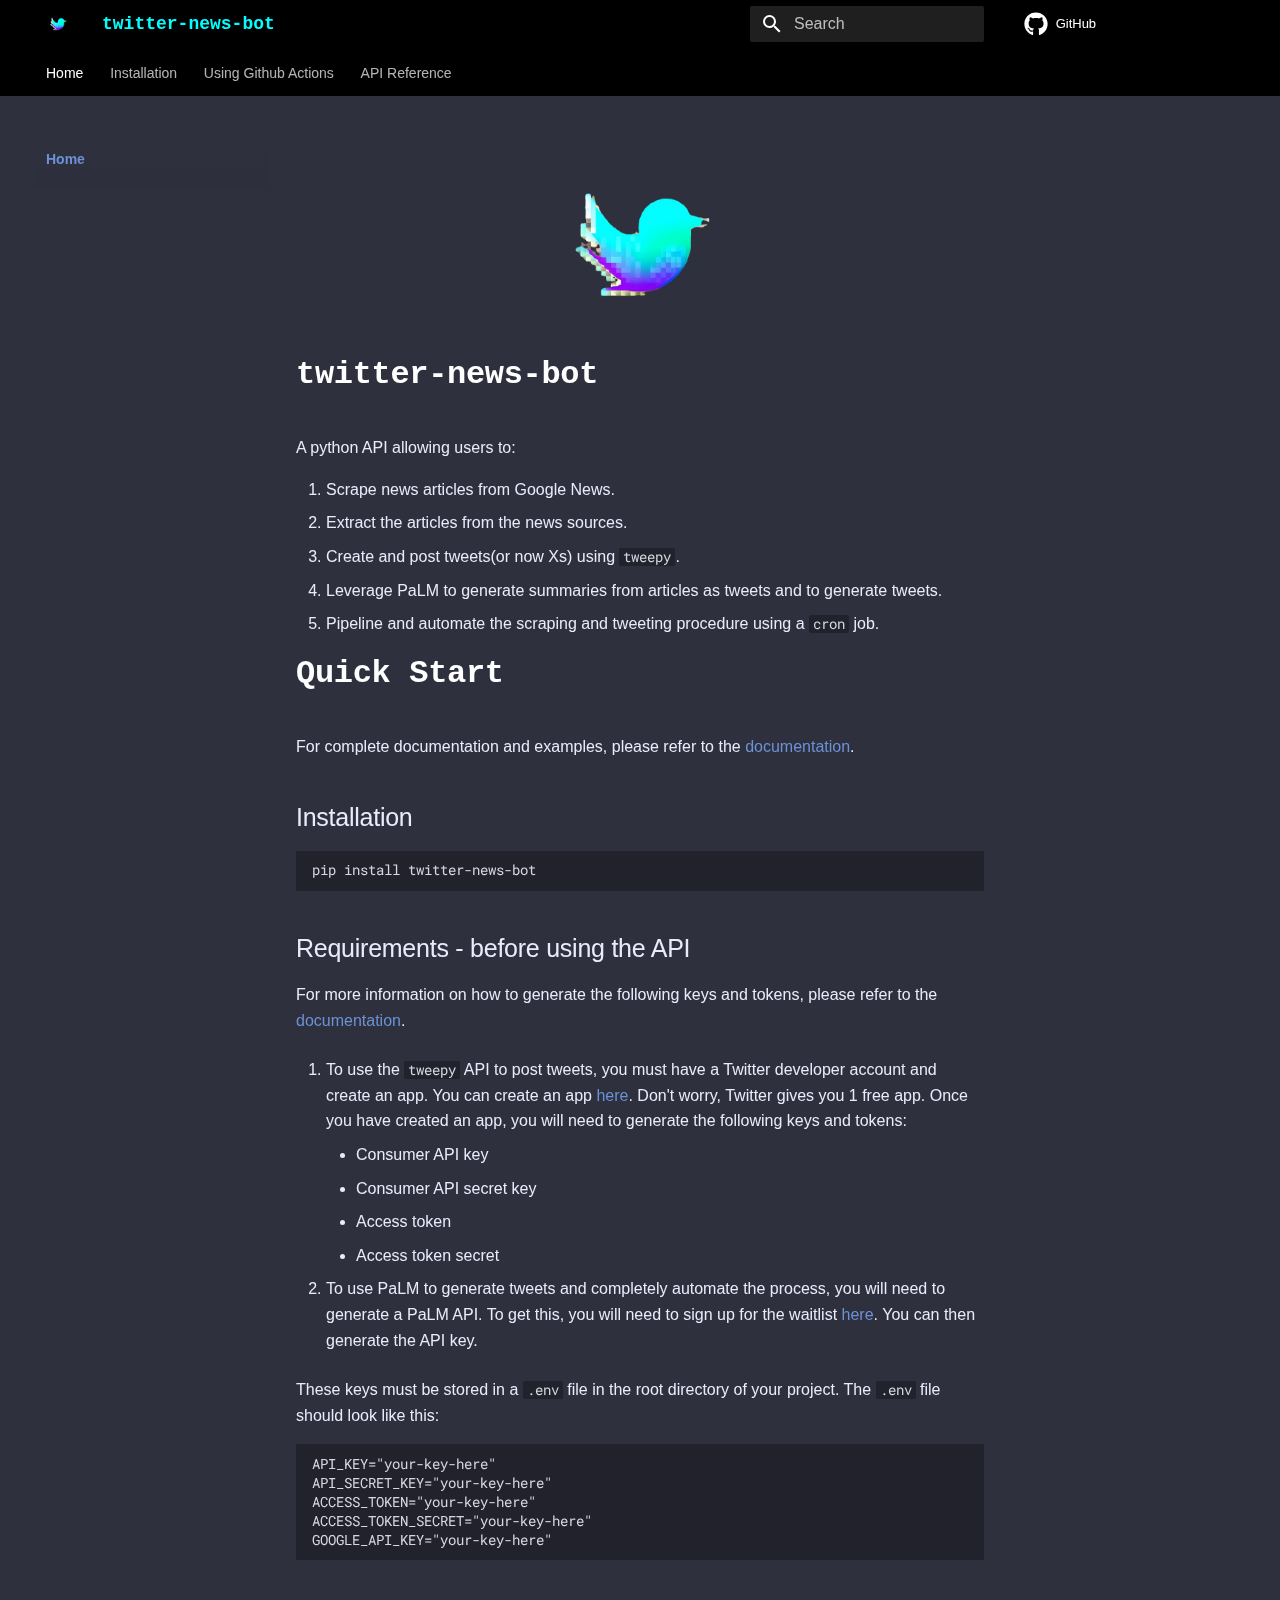
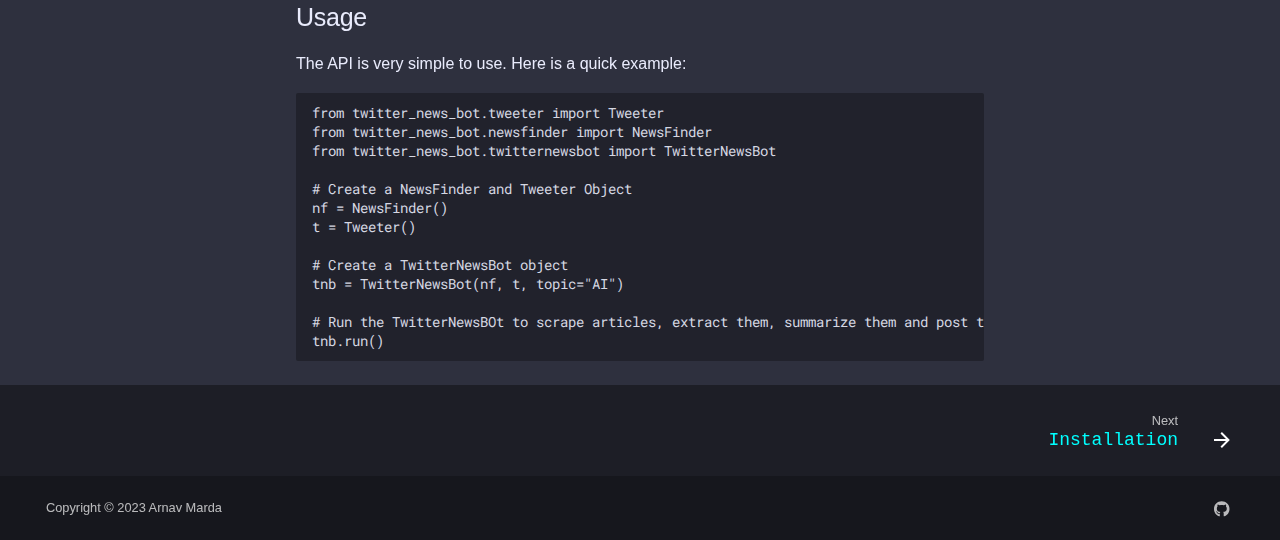
==== index.html @ 16591af9 "Deployed 6fdd763 with MkDocs version: 1.4.3" ====
<!doctype html>
<html lang="en" class="no-js">
  <head>
    
      <meta charset="utf-8">
      <meta name="viewport" content="width=device-width,initial-scale=1">
      
      
      
        <link rel="canonical" href="https://arnavmarda.github.io/twitter-news-bot/">
      
      
      
        <link rel="next" href="installation/">
      
      <link rel="icon" href="assets/images/favicon.png">
      <meta name="generator" content="mkdocs-1.4.3, mkdocs-material-9.1.19">
    
    
      
        <title>twitter-news-bot</title>
      
    
    
      <link rel="stylesheet" href="assets/stylesheets/main.eebd395e.min.css">
      
        
        <link rel="stylesheet" href="assets/stylesheets/palette.ecc896b0.min.css">
      
      

    
    
    
      
        
        
        <link rel="preconnect" href="https://fonts.gstatic.com" crossorigin>
        <link rel="stylesheet" href="https://fonts.googleapis.com/css?family=Victor:300,300i,400,400i,700,700i%7CRoboto+Mono:400,400i,700,700i&display=fallback">
        <style>:root{--md-text-font:"Victor";--md-code-font:"Roboto Mono"}</style>
      
    
    
      <link rel="stylesheet" href="assets/_mkdocstrings.css">
    
      <link rel="stylesheet" href="stylesheets/extras.css">
    
    <script>__md_scope=new URL(".",location),__md_hash=e=>[...e].reduce((e,_)=>(e<<5)-e+_.charCodeAt(0),0),__md_get=(e,_=localStorage,t=__md_scope)=>JSON.parse(_.getItem(t.pathname+"."+e)),__md_set=(e,_,t=localStorage,a=__md_scope)=>{try{t.setItem(a.pathname+"."+e,JSON.stringify(_))}catch(e){}}</script>
    
      

    
    
    
  </head>
  
  
    
    
    
    
    
    <body dir="ltr" data-md-color-scheme="slate" data-md-color-primary="black" data-md-color-accent="cyan">
  
    
    
    <input class="md-toggle" data-md-toggle="drawer" type="checkbox" id="__drawer" autocomplete="off">
    <input class="md-toggle" data-md-toggle="search" type="checkbox" id="__search" autocomplete="off">
    <label class="md-overlay" for="__drawer"></label>
    <div data-md-component="skip">
      
        
        <a href="#twitter-news-bot" class="md-skip">
          Skip to content
        </a>
      
    </div>
    <div data-md-component="announce">
      
    </div>
    
    
      

<header class="md-header" data-md-component="header">
  <nav class="md-header__inner md-grid" aria-label="Header">
    <a href="." title="twitter-news-bot" class="md-header__button md-logo" aria-label="twitter-news-bot" data-md-component="logo">
      
  <img src="logo.png" alt="logo">

    </a>
    <label class="md-header__button md-icon" for="__drawer">
      <svg xmlns="http://www.w3.org/2000/svg" viewBox="0 0 24 24"><path d="M3 6h18v2H3V6m0 5h18v2H3v-2m0 5h18v2H3v-2Z"/></svg>
    </label>
    <div class="md-header__title" data-md-component="header-title">
      <div class="md-header__ellipsis">
        <div class="md-header__topic">
          <span class="md-ellipsis">
            twitter-news-bot
          </span>
        </div>
        <div class="md-header__topic" data-md-component="header-topic">
          <span class="md-ellipsis">
            
              Home
            
          </span>
        </div>
      </div>
    </div>
    
      
    
    
    
      <label class="md-header__button md-icon" for="__search">
        <svg xmlns="http://www.w3.org/2000/svg" viewBox="0 0 24 24"><path d="M9.5 3A6.5 6.5 0 0 1 16 9.5c0 1.61-.59 3.09-1.56 4.23l.27.27h.79l5 5-1.5 1.5-5-5v-.79l-.27-.27A6.516 6.516 0 0 1 9.5 16 6.5 6.5 0 0 1 3 9.5 6.5 6.5 0 0 1 9.5 3m0 2C7 5 5 7 5 9.5S7 14 9.5 14 14 12 14 9.5 12 5 9.5 5Z"/></svg>
      </label>
      <div class="md-search" data-md-component="search" role="dialog">
  <label class="md-search__overlay" for="__search"></label>
  <div class="md-search__inner" role="search">
    <form class="md-search__form" name="search">
      <input type="text" class="md-search__input" name="query" aria-label="Search" placeholder="Search" autocapitalize="off" autocorrect="off" autocomplete="off" spellcheck="false" data-md-component="search-query" required>
      <label class="md-search__icon md-icon" for="__search">
        <svg xmlns="http://www.w3.org/2000/svg" viewBox="0 0 24 24"><path d="M9.5 3A6.5 6.5 0 0 1 16 9.5c0 1.61-.59 3.09-1.56 4.23l.27.27h.79l5 5-1.5 1.5-5-5v-.79l-.27-.27A6.516 6.516 0 0 1 9.5 16 6.5 6.5 0 0 1 3 9.5 6.5 6.5 0 0 1 9.5 3m0 2C7 5 5 7 5 9.5S7 14 9.5 14 14 12 14 9.5 12 5 9.5 5Z"/></svg>
        <svg xmlns="http://www.w3.org/2000/svg" viewBox="0 0 24 24"><path d="M20 11v2H8l5.5 5.5-1.42 1.42L4.16 12l7.92-7.92L13.5 5.5 8 11h12Z"/></svg>
      </label>
      <nav class="md-search__options" aria-label="Search">
        
          <a href="javascript:void(0)" class="md-search__icon md-icon" title="Share" aria-label="Share" data-clipboard data-clipboard-text="" data-md-component="search-share" tabindex="-1">
            <svg xmlns="http://www.w3.org/2000/svg" viewBox="0 0 24 24"><path d="M18 16.08c-.76 0-1.44.3-1.96.77L8.91 12.7c.05-.23.09-.46.09-.7 0-.24-.04-.47-.09-.7l7.05-4.11c.54.5 1.25.81 2.04.81a3 3 0 0 0 3-3 3 3 0 0 0-3-3 3 3 0 0 0-3 3c0 .24.04.47.09.7L8.04 9.81C7.5 9.31 6.79 9 6 9a3 3 0 0 0-3 3 3 3 0 0 0 3 3c.79 0 1.5-.31 2.04-.81l7.12 4.15c-.05.21-.08.43-.08.66 0 1.61 1.31 2.91 2.92 2.91 1.61 0 2.92-1.3 2.92-2.91A2.92 2.92 0 0 0 18 16.08Z"/></svg>
          </a>
        
        <button type="reset" class="md-search__icon md-icon" title="Clear" aria-label="Clear" tabindex="-1">
          <svg xmlns="http://www.w3.org/2000/svg" viewBox="0 0 24 24"><path d="M19 6.41 17.59 5 12 10.59 6.41 5 5 6.41 10.59 12 5 17.59 6.41 19 12 13.41 17.59 19 19 17.59 13.41 12 19 6.41Z"/></svg>
        </button>
      </nav>
      
        <div class="md-search__suggest" data-md-component="search-suggest"></div>
      
    </form>
    <div class="md-search__output">
      <div class="md-search__scrollwrap" data-md-scrollfix>
        <div class="md-search-result" data-md-component="search-result">
          <div class="md-search-result__meta">
            Initializing search
          </div>
          <ol class="md-search-result__list" role="presentation"></ol>
        </div>
      </div>
    </div>
  </div>
</div>
    
    
      <div class="md-header__source">
        <a href="https://github.com/arnavmarda/twitter-news-bot" title="Go to repository" class="md-source" data-md-component="source">
  <div class="md-source__icon md-icon">
    
    <svg xmlns="http://www.w3.org/2000/svg" viewBox="0 0 496 512"><!--! Font Awesome Free 6.4.0 by @fontawesome - https://fontawesome.com License - https://fontawesome.com/license/free (Icons: CC BY 4.0, Fonts: SIL OFL 1.1, Code: MIT License) Copyright 2023 Fonticons, Inc.--><path d="M165.9 397.4c0 2-2.3 3.6-5.2 3.6-3.3.3-5.6-1.3-5.6-3.6 0-2 2.3-3.6 5.2-3.6 3-.3 5.6 1.3 5.6 3.6zm-31.1-4.5c-.7 2 1.3 4.3 4.3 4.9 2.6 1 5.6 0 6.2-2s-1.3-4.3-4.3-5.2c-2.6-.7-5.5.3-6.2 2.3zm44.2-1.7c-2.9.7-4.9 2.6-4.6 4.9.3 2 2.9 3.3 5.9 2.6 2.9-.7 4.9-2.6 4.6-4.6-.3-1.9-3-3.2-5.9-2.9zM244.8 8C106.1 8 0 113.3 0 252c0 110.9 69.8 205.8 169.5 239.2 12.8 2.3 17.3-5.6 17.3-12.1 0-6.2-.3-40.4-.3-61.4 0 0-70 15-84.7-29.8 0 0-11.4-29.1-27.8-36.6 0 0-22.9-15.7 1.6-15.4 0 0 24.9 2 38.6 25.8 21.9 38.6 58.6 27.5 72.9 20.9 2.3-16 8.8-27.1 16-33.7-55.9-6.2-112.3-14.3-112.3-110.5 0-27.5 7.6-41.3 23.6-58.9-2.6-6.5-11.1-33.3 2.6-67.9 20.9-6.5 69 27 69 27 20-5.6 41.5-8.5 62.8-8.5s42.8 2.9 62.8 8.5c0 0 48.1-33.6 69-27 13.7 34.7 5.2 61.4 2.6 67.9 16 17.7 25.8 31.5 25.8 58.9 0 96.5-58.9 104.2-114.8 110.5 9.2 7.9 17 22.9 17 46.4 0 33.7-.3 75.4-.3 83.6 0 6.5 4.6 14.4 17.3 12.1C428.2 457.8 496 362.9 496 252 496 113.3 383.5 8 244.8 8zM97.2 352.9c-1.3 1-1 3.3.7 5.2 1.6 1.6 3.9 2.3 5.2 1 1.3-1 1-3.3-.7-5.2-1.6-1.6-3.9-2.3-5.2-1zm-10.8-8.1c-.7 1.3.3 2.9 2.3 3.9 1.6 1 3.6.7 4.3-.7.7-1.3-.3-2.9-2.3-3.9-2-.6-3.6-.3-4.3.7zm32.4 35.6c-1.6 1.3-1 4.3 1.3 6.2 2.3 2.3 5.2 2.6 6.5 1 1.3-1.3.7-4.3-1.3-6.2-2.2-2.3-5.2-2.6-6.5-1zm-11.4-14.7c-1.6 1-1.6 3.6 0 5.9 1.6 2.3 4.3 3.3 5.6 2.3 1.6-1.3 1.6-3.9 0-6.2-1.4-2.3-4-3.3-5.6-2z"/></svg>
  </div>
  <div class="md-source__repository">
    GitHub
  </div>
</a>
      </div>
    
  </nav>
  
</header>
    
    <div class="md-container" data-md-component="container">
      
      
        
          
            
<nav class="md-tabs" aria-label="Tabs" data-md-component="tabs">
  <div class="md-grid">
    <ul class="md-tabs__list">
      
        
  
  
    
  


  <li class="md-tabs__item">
    <a href="." class="md-tabs__link md-tabs__link--active">
      Home
    </a>
  </li>

      
        
  
  


  <li class="md-tabs__item">
    <a href="installation/" class="md-tabs__link">
      Installation
    </a>
  </li>

      
        
  
  


  <li class="md-tabs__item">
    <a href="github-actions/" class="md-tabs__link">
      Using Github Actions
    </a>
  </li>

      
        
  
  


  
  
  
    <li class="md-tabs__item">
      <a href="newsfinder/" class="md-tabs__link">
        API Reference
      </a>
    </li>
  

      
    </ul>
  </div>
</nav>
          
        
      
      <main class="md-main" data-md-component="main">
        <div class="md-main__inner md-grid">
          
            
              
              <div class="md-sidebar md-sidebar--primary" data-md-component="sidebar" data-md-type="navigation" >
                <div class="md-sidebar__scrollwrap">
                  <div class="md-sidebar__inner">
                    

  


<nav class="md-nav md-nav--primary md-nav--lifted" aria-label="Navigation" data-md-level="0">
  <label class="md-nav__title" for="__drawer">
    <a href="." title="twitter-news-bot" class="md-nav__button md-logo" aria-label="twitter-news-bot" data-md-component="logo">
      
  <img src="logo.png" alt="logo">

    </a>
    twitter-news-bot
  </label>
  
    <div class="md-nav__source">
      <a href="https://github.com/arnavmarda/twitter-news-bot" title="Go to repository" class="md-source" data-md-component="source">
  <div class="md-source__icon md-icon">
    
    <svg xmlns="http://www.w3.org/2000/svg" viewBox="0 0 496 512"><!--! Font Awesome Free 6.4.0 by @fontawesome - https://fontawesome.com License - https://fontawesome.com/license/free (Icons: CC BY 4.0, Fonts: SIL OFL 1.1, Code: MIT License) Copyright 2023 Fonticons, Inc.--><path d="M165.9 397.4c0 2-2.3 3.6-5.2 3.6-3.3.3-5.6-1.3-5.6-3.6 0-2 2.3-3.6 5.2-3.6 3-.3 5.6 1.3 5.6 3.6zm-31.1-4.5c-.7 2 1.3 4.3 4.3 4.9 2.6 1 5.6 0 6.2-2s-1.3-4.3-4.3-5.2c-2.6-.7-5.5.3-6.2 2.3zm44.2-1.7c-2.9.7-4.9 2.6-4.6 4.9.3 2 2.9 3.3 5.9 2.6 2.9-.7 4.9-2.6 4.6-4.6-.3-1.9-3-3.2-5.9-2.9zM244.8 8C106.1 8 0 113.3 0 252c0 110.9 69.8 205.8 169.5 239.2 12.8 2.3 17.3-5.6 17.3-12.1 0-6.2-.3-40.4-.3-61.4 0 0-70 15-84.7-29.8 0 0-11.4-29.1-27.8-36.6 0 0-22.9-15.7 1.6-15.4 0 0 24.9 2 38.6 25.8 21.9 38.6 58.6 27.5 72.9 20.9 2.3-16 8.8-27.1 16-33.7-55.9-6.2-112.3-14.3-112.3-110.5 0-27.5 7.6-41.3 23.6-58.9-2.6-6.5-11.1-33.3 2.6-67.9 20.9-6.5 69 27 69 27 20-5.6 41.5-8.5 62.8-8.5s42.8 2.9 62.8 8.5c0 0 48.1-33.6 69-27 13.7 34.7 5.2 61.4 2.6 67.9 16 17.7 25.8 31.5 25.8 58.9 0 96.5-58.9 104.2-114.8 110.5 9.2 7.9 17 22.9 17 46.4 0 33.7-.3 75.4-.3 83.6 0 6.5 4.6 14.4 17.3 12.1C428.2 457.8 496 362.9 496 252 496 113.3 383.5 8 244.8 8zM97.2 352.9c-1.3 1-1 3.3.7 5.2 1.6 1.6 3.9 2.3 5.2 1 1.3-1 1-3.3-.7-5.2-1.6-1.6-3.9-2.3-5.2-1zm-10.8-8.1c-.7 1.3.3 2.9 2.3 3.9 1.6 1 3.6.7 4.3-.7.7-1.3-.3-2.9-2.3-3.9-2-.6-3.6-.3-4.3.7zm32.4 35.6c-1.6 1.3-1 4.3 1.3 6.2 2.3 2.3 5.2 2.6 6.5 1 1.3-1.3.7-4.3-1.3-6.2-2.2-2.3-5.2-2.6-6.5-1zm-11.4-14.7c-1.6 1-1.6 3.6 0 5.9 1.6 2.3 4.3 3.3 5.6 2.3 1.6-1.3 1.6-3.9 0-6.2-1.4-2.3-4-3.3-5.6-2z"/></svg>
  </div>
  <div class="md-source__repository">
    GitHub
  </div>
</a>
    </div>
  
  <ul class="md-nav__list" data-md-scrollfix>
    
      
      
      

  
  
    
  
  
    <li class="md-nav__item md-nav__item--active">
      
      <input class="md-nav__toggle md-toggle" type="checkbox" id="__toc">
      
      
        
      
      
      <a href="." class="md-nav__link md-nav__link--active">
        Home
      </a>
      
    </li>
  

    
      
      
      

  
  
  
    <li class="md-nav__item">
      <a href="installation/" class="md-nav__link">
        Installation
      </a>
    </li>
  

    
      
      
      

  
  
  
    <li class="md-nav__item">
      <a href="github-actions/" class="md-nav__link">
        Using Github Actions
      </a>
    </li>
  

    
      
      
      

  
  
  
    
    <li class="md-nav__item md-nav__item--nested">
      
      
      
      
        
      
      <input class="md-nav__toggle md-toggle md-toggle--indeterminate" type="checkbox" id="__nav_4" >
      
      
      
        <label class="md-nav__link" for="__nav_4" id="__nav_4_label" tabindex="0">
          API Reference
          <span class="md-nav__icon md-icon"></span>
        </label>
      
      <nav class="md-nav" data-md-level="1" aria-labelledby="__nav_4_label" aria-expanded="false">
        <label class="md-nav__title" for="__nav_4">
          <span class="md-nav__icon md-icon"></span>
          API Reference
        </label>
        <ul class="md-nav__list" data-md-scrollfix>
          
            
              
  
  
  
    <li class="md-nav__item">
      <a href="newsfinder/" class="md-nav__link">
        News Finder
      </a>
    </li>
  

            
          
            
              
  
  
  
    <li class="md-nav__item">
      <a href="tweeter/" class="md-nav__link">
        Tweeter
      </a>
    </li>
  

            
          
            
              
  
  
  
    <li class="md-nav__item">
      <a href="twitternewsbot/" class="md-nav__link">
        Twitter News Bot
      </a>
    </li>
  

            
          
        </ul>
      </nav>
    </li>
  

    
  </ul>
</nav>
                  </div>
                </div>
              </div>
            
            
              
              <div class="md-sidebar md-sidebar--secondary" data-md-component="sidebar" data-md-type="toc" >
                <div class="md-sidebar__scrollwrap">
                  <div class="md-sidebar__inner">
                    

<nav class="md-nav md-nav--secondary" aria-label="Table of contents">
  
  
  
    
  
  
</nav>
                  </div>
                </div>
              </div>
            
          
          
            <div class="md-content" data-md-component="content">
              <article class="md-content__inner md-typeset">
                
                  

  
  


<div align=center>
<img alt="Logo" src="logo.png" width=200 />
</div>

<h1 id="twitter-news-bot">twitter-news-bot</h1>
<p>A python API allowing users to:</p>
<ol>
<li>Scrape news articles from Google News.</li>
<li>Extract the articles from the news sources.</li>
<li>Create and post tweets(or now Xs) using <code>tweepy</code>.</li>
<li>Leverage PaLM to generate summaries from articles as tweets and to generate tweets.</li>
<li>Pipeline and automate the scraping and tweeting procedure using a <code>cron</code> job.</li>
</ol>
<h1 id="quick-start">Quick Start</h1>
<p>For complete documentation and examples, please refer to the <a href="https://arnavmarda.github.io/twitter-news-bot/">documentation</a>.</p>
<h2 id="installation">Installation</h2>
<pre><code class="language-bash">pip install twitter-news-bot
</code></pre>
<h2 id="requirements-before-using-the-api">Requirements - before using the API</h2>
<p>For more information on how to generate the following keys and tokens, please refer to the <a href="https://arnavmarda.github.io/twitter-news-bot/">documentation</a>.</p>
<ol>
<li>
<p>To use the <code>tweepy</code> API to post tweets, you must have a Twitter developer account and create an app. You can create an app <a href="https://developer.twitter.com/en/apps">here</a>. Don't worry, Twitter gives you 1 free app. Once you have created an app, you will need to generate the following keys and tokens:</p>
<ul>
<li>Consumer API key</li>
<li>Consumer API secret key</li>
<li>Access token</li>
<li>Access token secret</li>
</ul>
</li>
<li>
<p>To use PaLM to generate tweets and completely automate the process, you will need to generate a PaLM API. To get this, you will need to sign up for the waitlist <a href="https://makersuite.google.com/waitlist">here</a>. You can then generate the API key.</p>
</li>
</ol>
<p>These keys must be stored in a <code>.env</code> file in the root directory of your project. The <code>.env</code> file should look like this:</p>
<pre><code class="language-bash">API_KEY=&quot;your-key-here&quot;
API_SECRET_KEY=&quot;your-key-here&quot;
ACCESS_TOKEN=&quot;your-key-here&quot;
ACCESS_TOKEN_SECRET=&quot;your-key-here&quot;
GOOGLE_API_KEY=&quot;your-key-here&quot;
</code></pre>
<h2 id="usage">Usage</h2>
<p>The API is very simple to use. Here is a quick example:</p>
<pre><code class="language-python">from twitter_news_bot.tweeter import Tweeter
from twitter_news_bot.newsfinder import NewsFinder
from twitter_news_bot.twitternewsbot import TwitterNewsBot

# Create a NewsFinder and Tweeter Object
nf = NewsFinder()
t = Tweeter()

# Create a TwitterNewsBot object
tnb = TwitterNewsBot(nf, t, topic=&quot;AI&quot;)

# Run the TwitterNewsBOt to scrape articles, extract them, summarize them and post them as tweets
tnb.run()
</code></pre>





                
              </article>
            </div>
          
          
        </div>
        
          <button type="button" class="md-top md-icon" data-md-component="top" hidden>
            <svg xmlns="http://www.w3.org/2000/svg" viewBox="0 0 24 24"><path d="M13 20h-2V8l-5.5 5.5-1.42-1.42L12 4.16l7.92 7.92-1.42 1.42L13 8v12Z"/></svg>
            Back to top
          </button>
        
      </main>
      
        <footer class="md-footer">
  
    
      
      <nav class="md-footer__inner md-grid" aria-label="Footer" >
        
        
          
          <a href="installation/" class="md-footer__link md-footer__link--next" aria-label="Next: Installation" rel="next">
            <div class="md-footer__title">
              <span class="md-footer__direction">
                Next
              </span>
              <div class="md-ellipsis">
                Installation
              </div>
            </div>
            <div class="md-footer__button md-icon">
              <svg xmlns="http://www.w3.org/2000/svg" viewBox="0 0 24 24"><path d="M4 11v2h12l-5.5 5.5 1.42 1.42L19.84 12l-7.92-7.92L10.5 5.5 16 11H4Z"/></svg>
            </div>
          </a>
        
      </nav>
    
  
  <div class="md-footer-meta md-typeset">
    <div class="md-footer-meta__inner md-grid">
      <div class="md-copyright">
  
    <div class="md-copyright__highlight">
      Copyright &copy; 2023 Arnav Marda
    </div>
  
  
</div>
      
        <div class="md-social">
  
    
    
    
    
      
      
    
    <a href="https://github.com/arnavmarda" target="_blank" rel="noopener" title="github.com" class="md-social__link">
      <svg xmlns="http://www.w3.org/2000/svg" viewBox="0 0 496 512"><!--! Font Awesome Free 6.4.0 by @fontawesome - https://fontawesome.com License - https://fontawesome.com/license/free (Icons: CC BY 4.0, Fonts: SIL OFL 1.1, Code: MIT License) Copyright 2023 Fonticons, Inc.--><path d="M165.9 397.4c0 2-2.3 3.6-5.2 3.6-3.3.3-5.6-1.3-5.6-3.6 0-2 2.3-3.6 5.2-3.6 3-.3 5.6 1.3 5.6 3.6zm-31.1-4.5c-.7 2 1.3 4.3 4.3 4.9 2.6 1 5.6 0 6.2-2s-1.3-4.3-4.3-5.2c-2.6-.7-5.5.3-6.2 2.3zm44.2-1.7c-2.9.7-4.9 2.6-4.6 4.9.3 2 2.9 3.3 5.9 2.6 2.9-.7 4.9-2.6 4.6-4.6-.3-1.9-3-3.2-5.9-2.9zM244.8 8C106.1 8 0 113.3 0 252c0 110.9 69.8 205.8 169.5 239.2 12.8 2.3 17.3-5.6 17.3-12.1 0-6.2-.3-40.4-.3-61.4 0 0-70 15-84.7-29.8 0 0-11.4-29.1-27.8-36.6 0 0-22.9-15.7 1.6-15.4 0 0 24.9 2 38.6 25.8 21.9 38.6 58.6 27.5 72.9 20.9 2.3-16 8.8-27.1 16-33.7-55.9-6.2-112.3-14.3-112.3-110.5 0-27.5 7.6-41.3 23.6-58.9-2.6-6.5-11.1-33.3 2.6-67.9 20.9-6.5 69 27 69 27 20-5.6 41.5-8.5 62.8-8.5s42.8 2.9 62.8 8.5c0 0 48.1-33.6 69-27 13.7 34.7 5.2 61.4 2.6 67.9 16 17.7 25.8 31.5 25.8 58.9 0 96.5-58.9 104.2-114.8 110.5 9.2 7.9 17 22.9 17 46.4 0 33.7-.3 75.4-.3 83.6 0 6.5 4.6 14.4 17.3 12.1C428.2 457.8 496 362.9 496 252 496 113.3 383.5 8 244.8 8zM97.2 352.9c-1.3 1-1 3.3.7 5.2 1.6 1.6 3.9 2.3 5.2 1 1.3-1 1-3.3-.7-5.2-1.6-1.6-3.9-2.3-5.2-1zm-10.8-8.1c-.7 1.3.3 2.9 2.3 3.9 1.6 1 3.6.7 4.3-.7.7-1.3-.3-2.9-2.3-3.9-2-.6-3.6-.3-4.3.7zm32.4 35.6c-1.6 1.3-1 4.3 1.3 6.2 2.3 2.3 5.2 2.6 6.5 1 1.3-1.3.7-4.3-1.3-6.2-2.2-2.3-5.2-2.6-6.5-1zm-11.4-14.7c-1.6 1-1.6 3.6 0 5.9 1.6 2.3 4.3 3.3 5.6 2.3 1.6-1.3 1.6-3.9 0-6.2-1.4-2.3-4-3.3-5.6-2z"/></svg>
    </a>
  
</div>
      
    </div>
  </div>
</footer>
      
    </div>
    <div class="md-dialog" data-md-component="dialog">
      <div class="md-dialog__inner md-typeset"></div>
    </div>
    
    <script id="__config" type="application/json">{"base": ".", "features": ["navigation.tabs", "navigation.tracking", "navigation.expand", "toc.follow", "search.suggest", "search.highlight", "search.share", "navigation.top", "navigation.footer", "instant"], "search": "assets/javascripts/workers/search.74e28a9f.min.js", "translations": {"clipboard.copied": "Copied to clipboard", "clipboard.copy": "Copy to clipboard", "search.result.more.one": "1 more on this page", "search.result.more.other": "# more on this page", "search.result.none": "No matching documents", "search.result.one": "1 matching document", "search.result.other": "# matching documents", "search.result.placeholder": "Type to start searching", "search.result.term.missing": "Missing", "select.version": "Select version"}}</script>
    
    
      <script src="assets/javascripts/bundle.220ee61c.min.js"></script>
      
    
  </body>
</html>
---- assets/stylesheets/main.eebd395e.min.css ----
@charset "UTF-8";html{-webkit-text-size-adjust:none;-moz-text-size-adjust:none;text-size-adjust:none;box-sizing:border-box}*,:after,:before{box-sizing:inherit}@media (prefers-reduced-motion){*,:after,:before{transition:none!important}}body{margin:0}a,button,input,label{-webkit-tap-highlight-color:transparent}a{color:inherit;text-decoration:none}hr{border:0;box-sizing:initial;display:block;height:.05rem;overflow:visible;padding:0}small{font-size:80%}sub,sup{line-height:1em}img{border-style:none}table{border-collapse:initial;border-spacing:0}td,th{font-weight:400;vertical-align:top}button{background:#0000;border:0;font-family:inherit;font-size:inherit;margin:0;padding:0}input{border:0;outline:none}:root{--md-primary-fg-color:#4051b5;--md-primary-fg-color--light:#5d6cc0;--md-primary-fg-color--dark:#303fa1;--md-primary-bg-color:#fff;--md-primary-bg-color--light:#ffffffb3;--md-accent-fg-color:#526cfe;--md-accent-fg-color--transparent:#526cfe1a;--md-accent-bg-color:#fff;--md-accent-bg-color--light:#ffffffb3}[data-md-color-scheme=default]{color-scheme:light}[data-md-color-scheme=default] img[src$="#gh-dark-mode-only"],[data-md-color-scheme=default] img[src$="#only-dark"]{display:none}:root,[data-md-color-scheme=default]{--md-default-fg-color:#000000de;--md-default-fg-color--light:#0000008a;--md-default-fg-color--lighter:#00000052;--md-default-fg-color--lightest:#00000012;--md-default-bg-color:#fff;--md-default-bg-color--light:#ffffffb3;--md-default-bg-color--lighter:#ffffff4d;--md-default-bg-color--lightest:#ffffff1f;--md-code-fg-color:#36464e;--md-code-bg-color:#f5f5f5;--md-code-hl-color:#ffff0080;--md-code-hl-number-color:#d52a2a;--md-code-hl-special-color:#db1457;--md-code-hl-function-color:#a846b9;--md-code-hl-constant-color:#6e59d9;--md-code-hl-keyword-color:#3f6ec6;--md-code-hl-string-color:#1c7d4d;--md-code-hl-name-color:var(--md-code-fg-color);--md-code-hl-operator-color:var(--md-default-fg-color--light);--md-code-hl-punctuation-color:var(--md-default-fg-color--light);--md-code-hl-comment-color:var(--md-default-fg-color--light);--md-code-hl-generic-color:var(--md-default-fg-color--light);--md-code-hl-variable-color:var(--md-default-fg-color--light);--md-typeset-color:var(--md-default-fg-color);--md-typeset-a-color:var(--md-primary-fg-color);--md-typeset-mark-color:#ffff0080;--md-typeset-del-color:#f5503d26;--md-typeset-ins-color:#0bd57026;--md-typeset-kbd-color:#fafafa;--md-typeset-kbd-accent-color:#fff;--md-typeset-kbd-border-color:#b8b8b8;--md-typeset-table-color:#0000001f;--md-typeset-table-color--light:rgba(0,0,0,.035);--md-admonition-fg-color:var(--md-default-fg-color);--md-admonition-bg-color:var(--md-default-bg-color);--md-warning-fg-color:#000000de;--md-warning-bg-color:#ff9;--md-footer-fg-color:#fff;--md-footer-fg-color--light:#ffffffb3;--md-footer-fg-color--lighter:#ffffff73;--md-footer-bg-color:#000000de;--md-footer-bg-color--dark:#00000052;--md-shadow-z1:0 0.2rem 0.5rem #0000000d,0 0 0.05rem #0000001a;--md-shadow-z2:0 0.2rem 0.5rem #0000001a,0 0 0.05rem #00000040;--md-shadow-z3:0 0.2rem 0.5rem #0003,0 0 0.05rem #00000059}.md-icon svg{fill:currentcolor;display:block;height:1.2rem;width:1.2rem}body{-webkit-font-smoothing:antialiased;-moz-osx-font-smoothing:grayscale;--md-text-font-family:var(--md-text-font,_),-apple-system,BlinkMacSystemFont,Helvetica,Arial,sans-serif;--md-code-font-family:var(--md-code-font,_),SFMono-Regular,Consolas,Menlo,monospace}aside,body,input{font-feature-settings:"kern","liga";color:var(--md-typeset-color);font-family:var(--md-text-font-family)}code,kbd,pre{font-feature-settings:"kern";font-family:var(--md-code-font-family)}:root{--md-typeset-table-sort-icon:url('data:image/svg+xml;charset=utf-8,<svg xmlns="http://www.w3.org/2000/svg" viewBox="0 0 24 24"><path d="m18 21-4-4h3V7h-3l4-4 4 4h-3v10h3M2 19v-2h10v2M2 13v-2h7v2M2 7V5h4v2H2Z"/></svg>');--md-typeset-table-sort-icon--asc:url('data:image/svg+xml;charset=utf-8,<svg xmlns="http://www.w3.org/2000/svg" viewBox="0 0 24 24"><path d="M19 17h3l-4 4-4-4h3V3h2M2 17h10v2H2M6 5v2H2V5m0 6h7v2H2v-2Z"/></svg>');--md-typeset-table-sort-icon--desc:url('data:image/svg+xml;charset=utf-8,<svg xmlns="http://www.w3.org/2000/svg" viewBox="0 0 24 24"><path d="M19 7h3l-4-4-4 4h3v14h2M2 17h10v2H2M6 5v2H2V5m0 6h7v2H2v-2Z"/></svg>')}.md-typeset{-webkit-print-color-adjust:exact;color-adjust:exact;font-size:.8rem;line-height:1.6}@media print{.md-typeset{font-size:.68rem}}.md-typeset blockquote,.md-typeset dl,.md-typeset figure,.md-typeset ol,.md-typeset pre,.md-typeset ul{margin-bottom:1em;margin-top:1em}.md-typeset h1{color:var(--md-default-fg-color--light);font-size:2em;line-height:1.3;margin:0 0 1.25em}.md-typeset h1,.md-typeset h2{font-weight:300;letter-spacing:-.01em}.md-typeset h2{font-size:1.5625em;line-height:1.4;margin:1.6em 0 .64em}.md-typeset h3{font-size:1.25em;font-weight:400;letter-spacing:-.01em;line-height:1.5;margin:1.6em 0 .8em}.md-typeset h2+h3{margin-top:.8em}.md-typeset h4{font-weight:700;letter-spacing:-.01em;margin:1em 0}.md-typeset h5,.md-typeset h6{color:var(--md-default-fg-color--light);font-size:.8em;font-weight:700;letter-spacing:-.01em;margin:1.25em 0}.md-typeset h5{text-transform:uppercase}.md-typeset hr{border-bottom:.05rem solid var(--md-default-fg-color--lightest);display:flow-root;margin:1.5em 0}.md-typeset a{color:var(--md-typeset-a-color);word-break:break-word}.md-typeset a,.md-typeset a:before{transition:color 125ms}.md-typeset a:focus,.md-typeset a:hover{color:var(--md-accent-fg-color)}.md-typeset a:focus code,.md-typeset a:hover code{background-color:var(--md-accent-fg-color--transparent)}.md-typeset a code{color:currentcolor;transition:background-color 125ms}.md-typeset a.focus-visible{outline-color:var(--md-accent-fg-color);outline-offset:.2rem}.md-typeset code,.md-typeset kbd,.md-typeset pre{color:var(--md-code-fg-color);direction:ltr;font-variant-ligatures:none}@media print{.md-typeset code,.md-typeset kbd,.md-typeset pre{white-space:pre-wrap}}.md-typeset code{background-color:var(--md-code-bg-color);border-radius:.1rem;-webkit-box-decoration-break:clone;box-decoration-break:clone;font-size:.85em;padding:0 .2941176471em;word-break:break-word}.md-typeset code:not(.focus-visible){-webkit-tap-highlight-color:transparent;outline:none}.md-typeset pre{display:flow-root;line-height:1.4;position:relative}.md-typeset pre>code{-webkit-box-decoration-break:slice;box-decoration-break:slice;box-shadow:none;display:block;margin:0;outline-color:var(--md-accent-fg-color);overflow:auto;padding:.7720588235em 1.1764705882em;scrollbar-color:var(--md-default-fg-color--lighter) #0000;scrollbar-width:thin;touch-action:auto;word-break:normal}.md-typeset pre>code:hover{scrollbar-color:var(--md-accent-fg-color) #0000}.md-typeset pre>code::-webkit-scrollbar{height:.2rem;width:.2rem}.md-typeset pre>code::-webkit-scrollbar-thumb{background-color:var(--md-default-fg-color--lighter)}.md-typeset pre>code::-webkit-scrollbar-thumb:hover{background-color:var(--md-accent-fg-color)}.md-typeset kbd{background-color:var(--md-typeset-kbd-color);border-radius:.1rem;box-shadow:0 .1rem 0 .05rem var(--md-typeset-kbd-border-color),0 .1rem 0 var(--md-typeset-kbd-border-color),0 -.1rem .2rem var(--md-typeset-kbd-accent-color) inset;color:var(--md-default-fg-color);display:inline-block;font-size:.75em;padding:0 .6666666667em;vertical-align:text-top;word-break:break-word}.md-typeset mark{background-color:var(--md-typeset-mark-color);-webkit-box-decoration-break:clone;box-decoration-break:clone;color:inherit;word-break:break-word}.md-typeset abbr{border-bottom:.05rem dotted var(--md-default-fg-color--light);cursor:help;text-decoration:none}@media (hover:none){.md-typeset abbr[title]:focus:after,.md-typeset abbr[title]:hover:after{background-color:var(--md-default-fg-color);border-radius:.1rem;box-shadow:var(--md-shadow-z3);color:var(--md-default-bg-color);content:attr(title);font-size:.7rem;left:.8rem;margin-top:2em;padding:.2rem .3rem;position:absolute;right:.8rem}}.md-typeset small{opacity:.75}[dir=ltr] .md-typeset sub,[dir=ltr] .md-typeset sup{margin-left:.078125em}[dir=rtl] .md-typeset sub,[dir=rtl] .md-typeset sup{margin-right:.078125em}[dir=ltr] .md-typeset blockquote{padding-left:.6rem}[dir=rtl] .md-typeset blockquote{padding-right:.6rem}[dir=ltr] .md-typeset blockquote{border-left:.2rem solid var(--md-default-fg-color--lighter)}[dir=rtl] .md-typeset blockquote{border-right:.2rem solid var(--md-default-fg-color--lighter)}.md-typeset blockquote{color:var(--md-default-fg-color--light);margin-left:0;margin-right:0}.md-typeset ul{list-style-type:disc}[dir=ltr] .md-typeset ol,[dir=ltr] .md-typeset ul{margin-left:.625em}[dir=rtl] .md-typeset ol,[dir=rtl] .md-typeset ul{margin-right:.625em}.md-typeset ol,.md-typeset ul{padding:0}.md-typeset ol:not([hidden]),.md-typeset ul:not([hidden]){display:flow-root}.md-typeset ol ol,.md-typeset ul ol{list-style-type:lower-alpha}.md-typeset ol ol ol,.md-typeset ul ol ol{list-style-type:lower-roman}[dir=ltr] .md-typeset ol li,[dir=ltr] .md-typeset ul li{margin-left:1.25em}[dir=rtl] .md-typeset ol li,[dir=rtl] .md-typeset ul li{margin-right:1.25em}.md-typeset ol li,.md-typeset ul li{margin-bottom:.5em}.md-typeset ol li blockquote,.md-typeset ol li p,.md-typeset ul li blockquote,.md-typeset ul li p{margin:.5em 0}.md-typeset ol li:last-child,.md-typeset ul li:last-child{margin-bottom:0}[dir=ltr] .md-typeset ol li ol,[dir=ltr] .md-typeset ol li ul,[dir=ltr] .md-typeset ul li ol,[dir=ltr] .md-typeset ul li ul{margin-left:.625em}[dir=rtl] .md-typeset ol li ol,[dir=rtl] .md-typeset ol li ul,[dir=rtl] .md-typeset ul li ol,[dir=rtl] .md-typeset ul li ul{margin-right:.625em}.md-typeset ol li ol,.md-typeset ol li ul,.md-typeset ul li ol,.md-typeset ul li ul{margin-bottom:.5em;margin-top:.5em}[dir=ltr] .md-typeset dd{margin-left:1.875em}[dir=rtl] .md-typeset dd{margin-right:1.875em}.md-typeset dd{margin-bottom:1.5em;margin-top:1em}.md-typeset img,.md-typeset svg,.md-typeset video{height:auto;max-width:100%}.md-typeset img[align=left]{margin:1em 1em 1em 0}.md-typeset img[align=right]{margin:1em 0 1em 1em}.md-typeset img[align]:only-child{margin-top:0}.md-typeset figure{display:flow-root;margin:1em auto;max-width:100%;text-align:center;width:-webkit-fit-content;width:-moz-fit-content;width:fit-content}.md-typeset figure img{display:block}.md-typeset figcaption{font-style:italic;margin:1em auto;max-width:24rem}.md-typeset iframe{max-width:100%}.md-typeset table:not([class]){background-color:var(--md-default-bg-color);border:.05rem solid var(--md-typeset-table-color);border-radius:.1rem;display:inline-block;font-size:.64rem;max-width:100%;overflow:auto;touch-action:auto}@media print{.md-typeset table:not([class]){display:table}}.md-typeset table:not([class])+*{margin-top:1.5em}.md-typeset table:not([class]) td>:first-child,.md-typeset table:not([class]) th>:first-child{margin-top:0}.md-typeset table:not([class]) td>:last-child,.md-typeset table:not([class]) th>:last-child{margin-bottom:0}.md-typeset table:not([class]) td:not([align]),.md-typeset table:not([class]) th:not([align]){text-align:left}[dir=rtl] .md-typeset table:not([class]) td:not([align]),[dir=rtl] .md-typeset table:not([class]) th:not([align]){text-align:right}.md-typeset table:not([class]) th{font-weight:700;min-width:5rem;padding:.9375em 1.25em;vertical-align:top}.md-typeset table:not([class]) td{border-top:.05rem solid var(--md-typeset-table-color);padding:.9375em 1.25em;vertical-align:top}.md-typeset table:not([class]) tbody tr{transition:background-color 125ms}.md-typeset table:not([class]) tbody tr:hover{background-color:var(--md-typeset-table-color--light);box-shadow:0 .05rem 0 var(--md-default-bg-color) inset}.md-typeset table:not([class]) a{word-break:normal}.md-typeset table th[role=columnheader]{cursor:pointer}[dir=ltr] .md-typeset table th[role=columnheader]:after{margin-left:.5em}[dir=rtl] .md-typeset table th[role=columnheader]:after{margin-right:.5em}.md-typeset table th[role=columnheader]:after{content:"";display:inline-block;height:1.2em;-webkit-mask-image:var(--md-typeset-table-sort-icon);mask-image:var(--md-typeset-table-sort-icon);-webkit-mask-repeat:no-repeat;mask-repeat:no-repeat;-webkit-mask-size:contain;mask-size:contain;transition:background-color 125ms;vertical-align:text-bottom;width:1.2em}.md-typeset table th[role=columnheader]:hover:after{background-color:var(--md-default-fg-color--lighter)}.md-typeset table th[role=columnheader][aria-sort=ascending]:after{background-color:var(--md-default-fg-color--light);-webkit-mask-image:var(--md-typeset-table-sort-icon--asc);mask-image:var(--md-typeset-table-sort-icon--asc)}.md-typeset table th[role=columnheader][aria-sort=descending]:after{background-color:var(--md-default-fg-color--light);-webkit-mask-image:var(--md-typeset-table-sort-icon--desc);mask-image:var(--md-typeset-table-sort-icon--desc)}.md-typeset__scrollwrap{margin:1em -.8rem;overflow-x:auto;touch-action:auto}.md-typeset__table{display:inline-block;margin-bottom:.5em;padding:0 .8rem}@media print{.md-typeset__table{display:block}}html .md-typeset__table table{display:table;margin:0;overflow:hidden;width:100%}@media screen and (max-width:44.9375em){.md-content__inner>pre{margin:1em -.8rem}.md-content__inner>pre code{border-radius:0}}.md-banner{background-color:var(--md-footer-bg-color);color:var(--md-footer-fg-color);overflow:auto}@media print{.md-banner{display:none}}.md-banner--warning{background-color:var(--md-warning-bg-color);color:var(--md-warning-fg-color)}.md-banner__inner{font-size:.7rem;margin:.6rem auto;padding:0 .8rem}[dir=ltr] .md-banner__button{float:right}[dir=rtl] .md-banner__button{float:left}.md-banner__button{color:inherit;cursor:pointer;transition:opacity .25s}.md-banner__button:hover{opacity:.7}html{font-size:125%;height:100%;overflow-x:hidden}@media screen and (min-width:100em){html{font-size:137.5%}}@media screen and (min-width:125em){html{font-size:150%}}body{background-color:var(--md-default-bg-color);display:flex;flex-direction:column;font-size:.5rem;min-height:100%;position:relative;width:100%}@media print{body{display:block}}@media screen and (max-width:59.9375em){body[data-md-scrolllock]{position:fixed}}.md-grid{margin-left:auto;margin-right:auto;max-width:61rem}.md-container{display:flex;flex-direction:column;flex-grow:1}@media print{.md-container{display:block}}.md-main{flex-grow:1}.md-main__inner{display:flex;height:100%;margin-top:1.5rem}.md-ellipsis{overflow:hidden;text-overflow:ellipsis}.md-toggle{display:none}.md-option{height:0;opacity:0;position:absolute;width:0}.md-option:checked+label:not([hidden]){display:block}.md-option.focus-visible+label{outline-color:var(--md-accent-fg-color);outline-style:auto}.md-skip{background-color:var(--md-default-fg-color);border-radius:.1rem;color:var(--md-default-bg-color);font-size:.64rem;margin:.5rem;opacity:0;outline-color:var(--md-accent-fg-color);padding:.3rem .5rem;position:fixed;transform:translateY(.4rem);z-index:-1}.md-skip:focus{opacity:1;transform:translateY(0);transition:transform .25s cubic-bezier(.4,0,.2,1),opacity 175ms 75ms;z-index:10}@page{margin:25mm}:root{--md-clipboard-icon:url('data:image/svg+xml;charset=utf-8,<svg xmlns="http://www.w3.org/2000/svg" viewBox="0 0 24 24"><path d="M19 21H8V7h11m0-2H8a2 2 0 0 0-2 2v14a2 2 0 0 0 2 2h11a2 2 0 0 0 2-2V7a2 2 0 0 0-2-2m-3-4H4a2 2 0 0 0-2 2v14h2V3h12V1Z"/></svg>')}.md-clipboard{border-radius:.1rem;color:var(--md-default-fg-color--lightest);cursor:pointer;height:1.5em;outline-color:var(--md-accent-fg-color);outline-offset:.1rem;position:absolute;right:.5em;top:.5em;transition:color .25s;width:1.5em;z-index:1}@media print{.md-clipboard{display:none}}.md-clipboard:not(.focus-visible){-webkit-tap-highlight-color:transparent;outline:none}:hover>.md-clipboard{color:var(--md-default-fg-color--light)}.md-clipboard:focus,.md-clipboard:hover{color:var(--md-accent-fg-color)}.md-clipboard:after{background-color:currentcolor;content:"";display:block;height:1.125em;margin:0 auto;-webkit-mask-image:var(--md-clipboard-icon);mask-image:var(--md-clipboard-icon);-webkit-mask-position:center;mask-position:center;-webkit-mask-repeat:no-repeat;mask-repeat:no-repeat;-webkit-mask-size:contain;mask-size:contain;width:1.125em}.md-clipboard--inline{cursor:pointer}.md-clipboard--inline code{transition:color .25s,background-color .25s}.md-clipboard--inline:focus code,.md-clipboard--inline:hover code{background-color:var(--md-accent-fg-color--transparent);color:var(--md-accent-fg-color)}@keyframes consent{0%{opacity:0;transform:translateY(100%)}to{opacity:1;transform:translateY(0)}}@keyframes overlay{0%{opacity:0}to{opacity:1}}.md-consent__overlay{animation:overlay .25s both;-webkit-backdrop-filter:blur(.1rem);backdrop-filter:blur(.1rem);background-color:#0000008a;height:100%;opacity:1;position:fixed;top:0;width:100%;z-index:5}.md-consent__inner{animation:consent .5s cubic-bezier(.1,.7,.1,1) both;background-color:var(--md-default-bg-color);border:0;border-radius:.1rem;bottom:0;box-shadow:0 0 .2rem #0000001a,0 .2rem .4rem #0003;max-height:100%;overflow:auto;padding:0;position:fixed;width:100%;z-index:5}.md-consent__form{padding:.8rem}.md-consent__settings{display:none;margin:1em 0}input:checked+.md-consent__settings{display:block}.md-consent__controls{margin-bottom:.8rem}.md-typeset .md-consent__controls .md-button{display:inline}@media screen and (max-width:44.9375em){.md-typeset .md-consent__controls .md-button{display:block;margin-top:.4rem;text-align:center;width:100%}}.md-consent label{cursor:pointer}.md-content{flex-grow:1;min-width:0}.md-content__inner{margin:0 .8rem 1.2rem;padding-top:.6rem}@media screen and (min-width:76.25em){[dir=ltr] .md-sidebar--primary:not([hidden])~.md-content>.md-content__inner{margin-left:1.2rem}[dir=ltr] .md-sidebar--secondary:not([hidden])~.md-content>.md-content__inner,[dir=rtl] .md-sidebar--primary:not([hidden])~.md-content>.md-content__inner{margin-right:1.2rem}[dir=rtl] .md-sidebar--secondary:not([hidden])~.md-content>.md-content__inner{margin-left:1.2rem}}.md-content__inner:before{content:"";display:block;height:.4rem}.md-content__inner>:last-child{margin-bottom:0}[dir=ltr] .md-content__button{float:right}[dir=rtl] .md-content__button{float:left}[dir=ltr] .md-content__button{margin-left:.4rem}[dir=rtl] .md-content__button{margin-right:.4rem}.md-content__button{margin:.4rem 0;padding:0}@media print{.md-content__button{display:none}}.md-typeset .md-content__button{color:var(--md-default-fg-color--lighter)}.md-content__button svg{display:inline;vertical-align:top}[dir=rtl] .md-content__button svg{transform:scaleX(-1)}[dir=ltr] .md-dialog{right:.8rem}[dir=rtl] .md-dialog{left:.8rem}.md-dialog{background-color:var(--md-default-fg-color);border-radius:.1rem;bottom:.8rem;box-shadow:var(--md-shadow-z3);min-width:11.1rem;opacity:0;padding:.4rem .6rem;pointer-events:none;position:fixed;transform:translateY(100%);transition:transform 0ms .4s,opacity .4s;z-index:4}@media print{.md-dialog{display:none}}.md-dialog--active{opacity:1;pointer-events:auto;transform:translateY(0);transition:transform .4s cubic-bezier(.075,.85,.175,1),opacity .4s}.md-dialog__inner{color:var(--md-default-bg-color);font-size:.7rem}.md-feedback{margin:2em 0 1em;text-align:center}.md-feedback fieldset{border:none;margin:0;padding:0}.md-feedback__title{font-weight:700;margin:1em auto}.md-feedback__inner{position:relative}.md-feedback__list{align-content:baseline;display:flex;flex-wrap:wrap;justify-content:center;position:relative}.md-feedback__list:hover .md-icon:not(:disabled){color:var(--md-default-fg-color--lighter)}:disabled .md-feedback__list{min-height:1.8rem}.md-feedback__icon{color:var(--md-default-fg-color--light);cursor:pointer;flex-shrink:0;margin:0 .1rem;transition:color 125ms}.md-feedback__icon:not(:disabled).md-icon:hover{color:var(--md-accent-fg-color)}.md-feedback__icon:disabled{color:var(--md-default-fg-color--lightest);pointer-events:none}.md-feedback__note{opacity:0;position:relative;transform:translateY(.4rem);transition:transform .4s cubic-bezier(.1,.7,.1,1),opacity .15s}.md-feedback__note>*{margin:0 auto;max-width:16rem}:disabled .md-feedback__note{opacity:1;transform:translateY(0)}.md-footer{background-color:var(--md-footer-bg-color);color:var(--md-footer-fg-color)}@media print{.md-footer{display:none}}.md-footer__inner{justify-content:space-between;overflow:auto;padding:.2rem}.md-footer__inner:not([hidden]){display:flex}.md-footer__link{align-items:end;display:flex;flex-grow:0.01;margin-bottom:.4rem;margin-top:1rem;max-width:100%;outline-color:var(--md-accent-fg-color);overflow:hidden;transition:opacity .25s}.md-footer__link:focus,.md-footer__link:hover{opacity:.7}[dir=rtl] .md-footer__link svg{transform:scaleX(-1)}@media screen and (max-width:44.9375em){.md-footer__link--prev{flex-shrink:0}.md-footer__link--prev .md-footer__title{display:none}}[dir=ltr] .md-footer__link--next{margin-left:auto}[dir=rtl] .md-footer__link--next{margin-right:auto}.md-footer__link--next{text-align:right}[dir=rtl] .md-footer__link--next{text-align:left}.md-footer__title{flex-grow:1;font-size:.9rem;margin-bottom:.7rem;max-width:calc(100% - 2.4rem);padding:0 1rem;white-space:nowrap}.md-footer__button{margin:.2rem;padding:.4rem}.md-footer__direction{font-size:.64rem;opacity:.7}.md-footer-meta{background-color:var(--md-footer-bg-color--dark)}.md-footer-meta__inner{display:flex;flex-wrap:wrap;justify-content:space-between;padding:.2rem}html .md-footer-meta.md-typeset a{color:var(--md-footer-fg-color--light)}html .md-footer-meta.md-typeset a:focus,html .md-footer-meta.md-typeset a:hover{color:var(--md-footer-fg-color)}.md-copyright{color:var(--md-footer-fg-color--lighter);font-size:.64rem;margin:auto .6rem;padding:.4rem 0;width:100%}@media screen and (min-width:45em){.md-copyright{width:auto}}.md-copyright__highlight{color:var(--md-footer-fg-color--light)}.md-social{margin:0 .4rem;padding:.2rem 0 .6rem}@media screen and (min-width:45em){.md-social{padding:.6rem 0}}.md-social__link{display:inline-block;height:1.6rem;text-align:center;width:1.6rem}.md-social__link:before{line-height:1.9}.md-social__link svg{fill:currentcolor;max-height:.8rem;vertical-align:-25%}.md-typeset .md-button{border:.1rem solid;border-radius:.1rem;color:var(--md-primary-fg-color);cursor:pointer;display:inline-block;font-weight:700;padding:.625em 2em;transition:color 125ms,background-color 125ms,border-color 125ms}.md-typeset .md-button--primary{background-color:var(--md-primary-fg-color);border-color:var(--md-primary-fg-color);color:var(--md-primary-bg-color)}.md-typeset .md-button:focus,.md-typeset .md-button:hover{background-color:var(--md-accent-fg-color);border-color:var(--md-accent-fg-color);color:var(--md-accent-bg-color)}[dir=ltr] .md-typeset .md-input{border-top-left-radius:.1rem}[dir=ltr] .md-typeset .md-input,[dir=rtl] .md-typeset .md-input{border-top-right-radius:.1rem}[dir=rtl] .md-typeset .md-input{border-top-left-radius:.1rem}.md-typeset .md-input{border-bottom:.1rem solid var(--md-default-fg-color--lighter);box-shadow:var(--md-shadow-z1);font-size:.8rem;height:1.8rem;padding:0 .6rem;transition:border .25s,box-shadow .25s}.md-typeset .md-input:focus,.md-typeset .md-input:hover{border-bottom-color:var(--md-accent-fg-color);box-shadow:var(--md-shadow-z2)}.md-typeset .md-input--stretch{width:100%}.md-header{background-color:var(--md-primary-fg-color);box-shadow:0 0 .2rem #0000,0 .2rem .4rem #0000;color:var(--md-primary-bg-color);display:block;left:0;position:sticky;right:0;top:0;z-index:4}@media print{.md-header{display:none}}.md-header[hidden]{transform:translateY(-100%);transition:transform .25s cubic-bezier(.8,0,.6,1),box-shadow .25s}.md-header--shadow{box-shadow:0 0 .2rem #0000001a,0 .2rem .4rem #0003;transition:transform .25s cubic-bezier(.1,.7,.1,1),box-shadow .25s}.md-header__inner{align-items:center;display:flex;padding:0 .2rem}.md-header__button{color:currentcolor;cursor:pointer;margin:.2rem;outline-color:var(--md-accent-fg-color);padding:.4rem;position:relative;transition:opacity .25s;vertical-align:middle;z-index:1}.md-header__button:hover{opacity:.7}.md-header__button:not([hidden]){display:inline-block}.md-header__button:not(.focus-visible){-webkit-tap-highlight-color:transparent;outline:none}.md-header__button.md-logo{margin:.2rem;padding:.4rem}@media screen and (max-width:76.1875em){.md-header__button.md-logo{display:none}}.md-header__button.md-logo img,.md-header__button.md-logo svg{fill:currentcolor;display:block;height:1.2rem;width:auto}@media screen and (min-width:60em){.md-header__button[for=__search]{display:none}}.no-js .md-header__button[for=__search]{display:none}[dir=rtl] .md-header__button[for=__search] svg{transform:scaleX(-1)}@media screen and (min-width:76.25em){.md-header__button[for=__drawer]{display:none}}.md-header__topic{display:flex;max-width:100%;position:absolute;transition:transform .4s cubic-bezier(.1,.7,.1,1),opacity .15s;white-space:nowrap}.md-header__topic+.md-header__topic{opacity:0;pointer-events:none;transform:translateX(1.25rem);transition:transform .4s cubic-bezier(1,.7,.1,.1),opacity .15s;z-index:-1}[dir=rtl] .md-header__topic+.md-header__topic{transform:translateX(-1.25rem)}.md-header__topic:first-child{font-weight:700}[dir=ltr] .md-header__title{margin-left:1rem}[dir=rtl] .md-header__title{margin-right:1rem}[dir=ltr] .md-header__title{margin-right:.4rem}[dir=rtl] .md-header__title{margin-left:.4rem}.md-header__title{flex-grow:1;font-size:.9rem;height:2.4rem;line-height:2.4rem}.md-header__title--active .md-header__topic{opacity:0;pointer-events:none;transform:translateX(-1.25rem);transition:transform .4s cubic-bezier(1,.7,.1,.1),opacity .15s;z-index:-1}[dir=rtl] .md-header__title--active .md-header__topic{transform:translateX(1.25rem)}.md-header__title--active .md-header__topic+.md-header__topic{opacity:1;pointer-events:auto;transform:translateX(0);transition:transform .4s cubic-bezier(.1,.7,.1,1),opacity .15s;z-index:0}.md-header__title>.md-header__ellipsis{height:100%;position:relative;width:100%}.md-header__option{display:flex;flex-shrink:0;max-width:100%;transition:max-width 0ms .25s,opacity .25s .25s;white-space:nowrap}[data-md-toggle=search]:checked~.md-header .md-header__option{max-width:0;opacity:0;transition:max-width 0ms,opacity 0ms}.md-header__source{display:none}@media screen and (min-width:60em){[dir=ltr] .md-header__source{margin-left:1rem}[dir=rtl] .md-header__source{margin-right:1rem}.md-header__source{display:block;max-width:11.7rem;width:11.7rem}}@media screen and (min-width:76.25em){[dir=ltr] .md-header__source{margin-left:1.4rem}[dir=rtl] .md-header__source{margin-right:1.4rem}}:root{--md-nav-icon--prev:url('data:image/svg+xml;charset=utf-8,<svg xmlns="http://www.w3.org/2000/svg" viewBox="0 0 24 24"><path d="M20 11v2H8l5.5 5.5-1.42 1.42L4.16 12l7.92-7.92L13.5 5.5 8 11h12Z"/></svg>');--md-nav-icon--next:url('data:image/svg+xml;charset=utf-8,<svg xmlns="http://www.w3.org/2000/svg" viewBox="0 0 24 24"><path d="M8.59 16.58 13.17 12 8.59 7.41 10 6l6 6-6 6-1.41-1.42Z"/></svg>');--md-toc-icon:url('data:image/svg+xml;charset=utf-8,<svg xmlns="http://www.w3.org/2000/svg" viewBox="0 0 24 24"><path d="M3 9h14V7H3v2m0 4h14v-2H3v2m0 4h14v-2H3v2m16 0h2v-2h-2v2m0-10v2h2V7h-2m0 6h2v-2h-2v2Z"/></svg>')}.md-nav{font-size:.7rem;line-height:1.3}.md-nav__title{color:var(--md-default-fg-color--light);display:block;font-weight:700;overflow:hidden;padding:0 .6rem;text-overflow:ellipsis}.md-nav__title .md-nav__button{display:none}.md-nav__title .md-nav__button img{height:100%;width:auto}.md-nav__title .md-nav__button.md-logo img,.md-nav__title .md-nav__button.md-logo svg{fill:currentcolor;display:block;height:2.4rem;max-width:100%;object-fit:contain;width:auto}.md-nav__list{list-style:none;margin:0;padding:0}.md-nav__item{padding:0 .6rem}[dir=ltr] .md-nav__item .md-nav__item{padding-right:0}[dir=rtl] .md-nav__item .md-nav__item{padding-left:0}.md-nav__link{align-items:center;cursor:pointer;display:flex;justify-content:space-between;margin-top:.625em;overflow:hidden;scroll-snap-align:start;text-overflow:ellipsis;transition:color 125ms}.md-nav__link--passed{color:var(--md-default-fg-color--light)}.md-nav__item .md-nav__link--active{color:var(--md-typeset-a-color)}.md-nav__item .md-nav__link--index [href]{width:100%}.md-nav__link:focus,.md-nav__link:hover{color:var(--md-accent-fg-color)}.md-nav__link.focus-visible{outline-color:var(--md-accent-fg-color);outline-offset:.2rem}.md-nav--primary .md-nav__link[for=__toc]{display:none}.md-nav--primary .md-nav__link[for=__toc] .md-icon:after{background-color:currentcolor;display:block;height:100%;-webkit-mask-image:var(--md-toc-icon);mask-image:var(--md-toc-icon);width:100%}.md-nav--primary .md-nav__link[for=__toc]~.md-nav{display:none}.md-nav__link>*{cursor:pointer;display:flex}.md-nav__icon{flex-shrink:0}.md-nav__source{display:none}@media screen and (max-width:76.1875em){.md-nav--primary,.md-nav--primary .md-nav{background-color:var(--md-default-bg-color);display:flex;flex-direction:column;height:100%;left:0;position:absolute;right:0;top:0;z-index:1}.md-nav--primary .md-nav__item,.md-nav--primary .md-nav__title{font-size:.8rem;line-height:1.5}.md-nav--primary .md-nav__title{background-color:var(--md-default-fg-color--lightest);color:var(--md-default-fg-color--light);cursor:pointer;height:5.6rem;line-height:2.4rem;padding:3rem .8rem .2rem;position:relative;white-space:nowrap}[dir=ltr] .md-nav--primary .md-nav__title .md-nav__icon{left:.4rem}[dir=rtl] .md-nav--primary .md-nav__title .md-nav__icon{right:.4rem}.md-nav--primary .md-nav__title .md-nav__icon{display:block;height:1.2rem;margin:.2rem;position:absolute;top:.4rem;width:1.2rem}.md-nav--primary .md-nav__title .md-nav__icon:after{background-color:currentcolor;content:"";display:block;height:100%;-webkit-mask-image:var(--md-nav-icon--prev);mask-image:var(--md-nav-icon--prev);-webkit-mask-position:center;mask-position:center;-webkit-mask-repeat:no-repeat;mask-repeat:no-repeat;-webkit-mask-size:contain;mask-size:contain;width:100%}.md-nav--primary .md-nav__title~.md-nav__list{background-color:var(--md-default-bg-color);box-shadow:0 .05rem 0 var(--md-default-fg-color--lightest) inset;overflow-y:auto;scroll-snap-type:y mandatory;touch-action:pan-y}.md-nav--primary .md-nav__title~.md-nav__list>:first-child{border-top:0}.md-nav--primary .md-nav__title[for=__drawer]{background-color:var(--md-primary-fg-color);color:var(--md-primary-bg-color);font-weight:700}.md-nav--primary .md-nav__title .md-logo{display:block;left:.2rem;margin:.2rem;padding:.4rem;position:absolute;right:.2rem;top:.2rem}.md-nav--primary .md-nav__list{flex:1}.md-nav--primary .md-nav__item{border-top:.05rem solid var(--md-default-fg-color--lightest);padding:0}.md-nav--primary .md-nav__item--active>.md-nav__link{color:var(--md-typeset-a-color)}.md-nav--primary .md-nav__item--active>.md-nav__link:focus,.md-nav--primary .md-nav__item--active>.md-nav__link:hover{color:var(--md-accent-fg-color)}.md-nav--primary .md-nav__link{margin-top:0;padding:.6rem .8rem}[dir=ltr] .md-nav--primary .md-nav__link .md-nav__icon{margin-right:-.2rem}[dir=rtl] .md-nav--primary .md-nav__link .md-nav__icon{margin-left:-.2rem}.md-nav--primary .md-nav__link .md-nav__icon{font-size:1.2rem;height:1.2rem;width:1.2rem}.md-nav--primary .md-nav__link .md-nav__icon:after{background-color:currentcolor;content:"";display:block;height:100%;-webkit-mask-image:var(--md-nav-icon--next);mask-image:var(--md-nav-icon--next);-webkit-mask-position:center;mask-position:center;-webkit-mask-repeat:no-repeat;mask-repeat:no-repeat;-webkit-mask-size:contain;mask-size:contain;width:100%}[dir=rtl] .md-nav--primary .md-nav__icon:after{transform:scale(-1)}.md-nav--primary .md-nav--secondary .md-nav{background-color:initial;position:static}[dir=ltr] .md-nav--primary .md-nav--secondary .md-nav .md-nav__link{padding-left:1.4rem}[dir=rtl] .md-nav--primary .md-nav--secondary .md-nav .md-nav__link{padding-right:1.4rem}[dir=ltr] .md-nav--primary .md-nav--secondary .md-nav .md-nav .md-nav__link{padding-left:2rem}[dir=rtl] .md-nav--primary .md-nav--secondary .md-nav .md-nav .md-nav__link{padding-right:2rem}[dir=ltr] .md-nav--primary .md-nav--secondary .md-nav .md-nav .md-nav .md-nav__link{padding-left:2.6rem}[dir=rtl] .md-nav--primary .md-nav--secondary .md-nav .md-nav .md-nav .md-nav__link{padding-right:2.6rem}[dir=ltr] .md-nav--primary .md-nav--secondary .md-nav .md-nav .md-nav .md-nav .md-nav__link{padding-left:3.2rem}[dir=rtl] .md-nav--primary .md-nav--secondary .md-nav .md-nav .md-nav .md-nav .md-nav__link{padding-right:3.2rem}.md-nav--secondary{background-color:initial}.md-nav__toggle~.md-nav{display:flex;opacity:0;transform:translateX(100%);transition:transform .25s cubic-bezier(.8,0,.6,1),opacity 125ms 50ms}[dir=rtl] .md-nav__toggle~.md-nav{transform:translateX(-100%)}.md-nav__toggle:checked~.md-nav{opacity:1;transform:translateX(0);transition:transform .25s cubic-bezier(.4,0,.2,1),opacity 125ms 125ms}.md-nav__toggle:checked~.md-nav>.md-nav__list{-webkit-backface-visibility:hidden;backface-visibility:hidden}}@media screen and (max-width:59.9375em){.md-nav--primary .md-nav__link[for=__toc]{display:flex}.md-nav--primary .md-nav__link[for=__toc] .md-icon:after{content:""}.md-nav--primary .md-nav__link[for=__toc]+.md-nav__link{display:none}.md-nav--primary .md-nav__link[for=__toc]~.md-nav{display:flex}.md-nav__source{background-color:var(--md-primary-fg-color--dark);color:var(--md-primary-bg-color);display:block;padding:0 .2rem}}@media screen and (min-width:60em) and (max-width:76.1875em){.md-nav--integrated .md-nav__link[for=__toc]{display:flex}.md-nav--integrated .md-nav__link[for=__toc] .md-icon:after{content:""}.md-nav--integrated .md-nav__link[for=__toc]+.md-nav__link{display:none}.md-nav--integrated .md-nav__link[for=__toc]~.md-nav{display:flex}}@media screen and (min-width:60em){.md-nav--secondary .md-nav__title{background:var(--md-default-bg-color);box-shadow:0 0 .4rem .4rem var(--md-default-bg-color);position:sticky;top:0;z-index:1}.md-nav--secondary .md-nav__title[for=__toc]{scroll-snap-align:start}.md-nav--secondary .md-nav__title .md-nav__icon{display:none}}@media screen and (min-width:76.25em){.md-nav{transition:max-height .25s cubic-bezier(.86,0,.07,1)}.md-nav--primary .md-nav__title{background:var(--md-default-bg-color);box-shadow:0 0 .4rem .4rem var(--md-default-bg-color);position:sticky;top:0;z-index:1}.md-nav--primary .md-nav__title[for=__drawer]{scroll-snap-align:start}.md-nav--primary .md-nav__title .md-nav__icon,.md-nav__toggle~.md-nav{display:none}.md-nav__toggle:checked~.md-nav,.md-nav__toggle:indeterminate~.md-nav{display:block}.md-nav__item--nested>.md-nav>.md-nav__title{display:none}.md-nav__item--section{display:block;margin:1.25em 0}.md-nav__item--section:last-child{margin-bottom:0}.md-nav__item--section>.md-nav__link{font-weight:700;pointer-events:none}.md-nav__item--section>.md-nav__link[for]{color:var(--md-default-fg-color--light)}.md-nav__item--section>.md-nav__link--index [href]{pointer-events:auto}.md-nav__item--section>.md-nav__link .md-nav__icon{display:none}.md-nav__item--section>.md-nav{display:block}.md-nav__item--section>.md-nav>.md-nav__list>.md-nav__item{padding:0}.md-nav__icon{border-radius:100%;height:.9rem;transition:background-color .25s;width:.9rem}.md-nav__icon:hover{background-color:var(--md-accent-fg-color--transparent)}.md-nav__icon:after{background-color:currentcolor;border-radius:100%;content:"";display:inline-block;height:100%;-webkit-mask-image:var(--md-nav-icon--next);mask-image:var(--md-nav-icon--next);-webkit-mask-position:center;mask-position:center;-webkit-mask-repeat:no-repeat;mask-repeat:no-repeat;-webkit-mask-size:contain;mask-size:contain;transition:transform .25s;vertical-align:-.1rem;width:100%}[dir=rtl] .md-nav__icon:after{transform:rotate(180deg)}.md-nav__item--nested .md-nav__toggle:checked~.md-nav__link .md-nav__icon:after,.md-nav__item--nested .md-nav__toggle:indeterminate~.md-nav__link .md-nav__icon:after{transform:rotate(90deg)}.md-nav--lifted>.md-nav__list>.md-nav__item,.md-nav--lifted>.md-nav__list>.md-nav__item--nested,.md-nav--lifted>.md-nav__title{display:none}.md-nav--lifted>.md-nav__list>.md-nav__item--active{display:block;padding:0}.md-nav--lifted>.md-nav__list>.md-nav__item--active>.md-nav__link{background:var(--md-default-bg-color);box-shadow:0 0 .4rem .4rem var(--md-default-bg-color);font-weight:700;margin-top:0;padding:0 .6rem;position:sticky;top:0;z-index:1}.md-nav--lifted>.md-nav__list>.md-nav__item--active>.md-nav__link:not(.md-nav__link--index){pointer-events:none}.md-nav--lifted>.md-nav__list>.md-nav__item--active>.md-nav__link .md-nav__icon{display:none}.md-nav--lifted>.md-nav__list>.md-nav__item>[for]{color:var(--md-default-fg-color--light)}.md-nav--lifted .md-nav[data-md-level="1"]{display:block}[dir=ltr] .md-nav--lifted .md-nav[data-md-level="1"]>.md-nav__list>.md-nav__item{padding-right:.6rem}[dir=rtl] .md-nav--lifted .md-nav[data-md-level="1"]>.md-nav__list>.md-nav__item{padding-left:.6rem}.md-nav--integrated>.md-nav__list>.md-nav__item--active:not(.md-nav__item--nested){padding:0 .6rem}.md-nav--integrated>.md-nav__list>.md-nav__item--active:not(.md-nav__item--nested)>.md-nav__link{padding:0}[dir=ltr] .md-nav--integrated>.md-nav__list>.md-nav__item--active .md-nav--secondary{border-left:.05rem solid var(--md-primary-fg-color)}[dir=rtl] .md-nav--integrated>.md-nav__list>.md-nav__item--active .md-nav--secondary{border-right:.05rem solid var(--md-primary-fg-color)}.md-nav--integrated>.md-nav__list>.md-nav__item--active .md-nav--secondary{display:block;margin-bottom:1.25em}.md-nav--integrated>.md-nav__list>.md-nav__item--active .md-nav--secondary>.md-nav__title{display:none}}:root{--md-search-result-icon:url('data:image/svg+xml;charset=utf-8,<svg xmlns="http://www.w3.org/2000/svg" viewBox="0 0 24 24"><path d="M14 2H6a2 2 0 0 0-2 2v16a2 2 0 0 0 2 2h7c-.41-.25-.8-.56-1.14-.9-.33-.33-.61-.7-.86-1.1H6V4h7v5h5v1.18c.71.16 1.39.43 2 .82V8l-6-6m6.31 16.9c1.33-2.11.69-4.9-1.4-6.22-2.11-1.33-4.91-.68-6.22 1.4-1.34 2.11-.69 4.89 1.4 6.22 1.46.93 3.32.93 4.79.02L22 23.39 23.39 22l-3.08-3.1m-3.81.1a2.5 2.5 0 0 1-2.5-2.5 2.5 2.5 0 0 1 2.5-2.5 2.5 2.5 0 0 1 2.5 2.5 2.5 2.5 0 0 1-2.5 2.5Z"/></svg>')}.md-search{position:relative}@media screen and (min-width:60em){.md-search{padding:.2rem 0}}.no-js .md-search{display:none}.md-search__overlay{opacity:0;z-index:1}@media screen and (max-width:59.9375em){[dir=ltr] .md-search__overlay{left:-2.2rem}[dir=rtl] .md-search__overlay{right:-2.2rem}.md-search__overlay{background-color:var(--md-default-bg-color);border-radius:1rem;height:2rem;overflow:hidden;pointer-events:none;position:absolute;top:-1rem;transform-origin:center;transition:transform .3s .1s,opacity .2s .2s;width:2rem}[data-md-toggle=search]:checked~.md-header .md-search__overlay{opacity:1;transition:transform .4s,opacity .1s}}@media screen and (min-width:60em){[dir=ltr] .md-search__overlay{left:0}[dir=rtl] .md-search__overlay{right:0}.md-search__overlay{background-color:#0000008a;cursor:pointer;height:0;position:fixed;top:0;transition:width 0ms .25s,height 0ms .25s,opacity .25s;width:0}[data-md-toggle=search]:checked~.md-header .md-search__overlay{height:200vh;opacity:1;transition:width 0ms,height 0ms,opacity .25s;width:100%}}@media screen and (max-width:29.9375em){[data-md-toggle=search]:checked~.md-header .md-search__overlay{transform:scale(45)}}@media screen and (min-width:30em) and (max-width:44.9375em){[data-md-toggle=search]:checked~.md-header .md-search__overlay{transform:scale(60)}}@media screen and (min-width:45em) and (max-width:59.9375em){[data-md-toggle=search]:checked~.md-header .md-search__overlay{transform:scale(75)}}.md-search__inner{-webkit-backface-visibility:hidden;backface-visibility:hidden}@media screen and (max-width:59.9375em){[dir=ltr] .md-search__inner{left:0}[dir=rtl] .md-search__inner{right:0}.md-search__inner{height:0;opacity:0;overflow:hidden;position:fixed;top:0;transform:translateX(5%);transition:width 0ms .3s,height 0ms .3s,transform .15s cubic-bezier(.4,0,.2,1) .15s,opacity .15s .15s;width:0;z-index:2}[dir=rtl] .md-search__inner{transform:translateX(-5%)}[data-md-toggle=search]:checked~.md-header .md-search__inner{height:100%;opacity:1;transform:translateX(0);transition:width 0ms 0ms,height 0ms 0ms,transform .15s cubic-bezier(.1,.7,.1,1) .15s,opacity .15s .15s;width:100%}}@media screen and (min-width:60em){[dir=ltr] .md-search__inner{float:right}[dir=rtl] .md-search__inner{float:left}.md-search__inner{padding:.1rem 0;position:relative;transition:width .25s cubic-bezier(.1,.7,.1,1);width:11.7rem}}@media screen and (min-width:60em) and (max-width:76.1875em){[data-md-toggle=search]:checked~.md-header .md-search__inner{width:23.4rem}}@media screen and (min-width:76.25em){[data-md-toggle=search]:checked~.md-header .md-search__inner{width:34.4rem}}.md-search__form{background-color:var(--md-default-bg-color);box-shadow:0 0 .6rem #0000;height:2.4rem;position:relative;transition:color .25s,background-color .25s;z-index:2}@media screen and (min-width:60em){.md-search__form{background-color:#00000042;border-radius:.1rem;height:1.8rem}.md-search__form:hover{background-color:#ffffff1f}}[data-md-toggle=search]:checked~.md-header .md-search__form{background-color:var(--md-default-bg-color);border-radius:.1rem .1rem 0 0;box-shadow:0 0 .6rem #00000012;color:var(--md-default-fg-color)}[dir=ltr] .md-search__input{padding-left:3.6rem;padding-right:2.2rem}[dir=rtl] .md-search__input{padding-left:2.2rem;padding-right:3.6rem}.md-search__input{background:#0000;font-size:.9rem;height:100%;position:relative;text-overflow:ellipsis;width:100%;z-index:2}.md-search__input::placeholder{transition:color .25s}.md-search__input::placeholder,.md-search__input~.md-search__icon{color:var(--md-default-fg-color--light)}.md-search__input::-ms-clear{display:none}@media screen and (max-width:59.9375em){.md-search__input{font-size:.9rem;height:2.4rem;width:100%}}@media screen and (min-width:60em){[dir=ltr] .md-search__input{padding-left:2.2rem}[dir=rtl] .md-search__input{padding-right:2.2rem}.md-search__input{color:inherit;font-size:.8rem}.md-search__input::placeholder{color:var(--md-primary-bg-color--light)}.md-search__input+.md-search__icon{color:var(--md-primary-bg-color)}[data-md-toggle=search]:checked~.md-header .md-search__input{text-overflow:clip}[data-md-toggle=search]:checked~.md-header .md-search__input+.md-search__icon{color:var(--md-default-fg-color--light)}[data-md-toggle=search]:checked~.md-header .md-search__input::placeholder{color:#0000}}.md-search__icon{cursor:pointer;display:inline-block;height:1.2rem;transition:color .25s,opacity .25s;width:1.2rem}.md-search__icon:hover{opacity:.7}[dir=ltr] .md-search__icon[for=__search]{left:.5rem}[dir=rtl] .md-search__icon[for=__search]{right:.5rem}.md-search__icon[for=__search]{position:absolute;top:.3rem;z-index:2}[dir=rtl] .md-search__icon[for=__search] svg{transform:scaleX(-1)}@media screen and (max-width:59.9375em){[dir=ltr] .md-search__icon[for=__search]{left:.8rem}[dir=rtl] .md-search__icon[for=__search]{right:.8rem}.md-search__icon[for=__search]{top:.6rem}.md-search__icon[for=__search] svg:first-child{display:none}}@media screen and (min-width:60em){.md-search__icon[for=__search]{pointer-events:none}.md-search__icon[for=__search] svg:last-child{display:none}}[dir=ltr] .md-search__options{right:.5rem}[dir=rtl] .md-search__options{left:.5rem}.md-search__options{pointer-events:none;position:absolute;top:.3rem;z-index:2}@media screen and (max-width:59.9375em){[dir=ltr] .md-search__options{right:.8rem}[dir=rtl] .md-search__options{left:.8rem}.md-search__options{top:.6rem}}[dir=ltr] .md-search__options>.md-icon{margin-left:.2rem}[dir=rtl] .md-search__options>.md-icon{margin-right:.2rem}.md-search__options>.md-icon{color:var(--md-default-fg-color--light);opacity:0;transform:scale(.75);transition:transform .15s cubic-bezier(.1,.7,.1,1),opacity .15s}.md-search__options>.md-icon:not(.focus-visible){-webkit-tap-highlight-color:transparent;outline:none}[data-md-toggle=search]:checked~.md-header .md-search__input:valid~.md-search__options>.md-icon{opacity:1;pointer-events:auto;transform:scale(1)}[data-md-toggle=search]:checked~.md-header .md-search__input:valid~.md-search__options>.md-icon:hover{opacity:.7}[dir=ltr] .md-search__suggest{padding-left:3.6rem;padding-right:2.2rem}[dir=rtl] .md-search__suggest{padding-left:2.2rem;padding-right:3.6rem}.md-search__suggest{align-items:center;color:var(--md-default-fg-color--lighter);display:flex;font-size:.9rem;height:100%;opacity:0;position:absolute;top:0;transition:opacity 50ms;white-space:nowrap;width:100%}@media screen and (min-width:60em){[dir=ltr] .md-search__suggest{padding-left:2.2rem}[dir=rtl] .md-search__suggest{padding-right:2.2rem}.md-search__suggest{font-size:.8rem}}[data-md-toggle=search]:checked~.md-header .md-search__suggest{opacity:1;transition:opacity .3s .1s}[dir=ltr] .md-search__output{border-bottom-left-radius:.1rem}[dir=ltr] .md-search__output,[dir=rtl] .md-search__output{border-bottom-right-radius:.1rem}[dir=rtl] .md-search__output{border-bottom-left-radius:.1rem}.md-search__output{overflow:hidden;position:absolute;width:100%;z-index:1}@media screen and (max-width:59.9375em){.md-search__output{bottom:0;top:2.4rem}}@media screen and (min-width:60em){.md-search__output{opacity:0;top:1.9rem;transition:opacity .4s}[data-md-toggle=search]:checked~.md-header .md-search__output{box-shadow:var(--md-shadow-z3);opacity:1}}.md-search__scrollwrap{-webkit-backface-visibility:hidden;backface-visibility:hidden;background-color:var(--md-default-bg-color);height:100%;overflow-y:auto;touch-action:pan-y}@media (-webkit-max-device-pixel-ratio:1),(max-resolution:1dppx){.md-search__scrollwrap{transform:translateZ(0)}}@media screen and (min-width:60em) and (max-width:76.1875em){.md-search__scrollwrap{width:23.4rem}}@media screen and (min-width:76.25em){.md-search__scrollwrap{width:34.4rem}}@media screen and (min-width:60em){.md-search__scrollwrap{max-height:0;scrollbar-color:var(--md-default-fg-color--lighter) #0000;scrollbar-width:thin}[data-md-toggle=search]:checked~.md-header .md-search__scrollwrap{max-height:75vh}.md-search__scrollwrap:hover{scrollbar-color:var(--md-accent-fg-color) #0000}.md-search__scrollwrap::-webkit-scrollbar{height:.2rem;width:.2rem}.md-search__scrollwrap::-webkit-scrollbar-thumb{background-color:var(--md-default-fg-color--lighter)}.md-search__scrollwrap::-webkit-scrollbar-thumb:hover{background-color:var(--md-accent-fg-color)}}.md-search-result{color:var(--md-default-fg-color);word-break:break-word}.md-search-result__meta{background-color:var(--md-default-fg-color--lightest);color:var(--md-default-fg-color--light);font-size:.64rem;line-height:1.8rem;padding:0 .8rem;scroll-snap-align:start}@media screen and (min-width:60em){[dir=ltr] .md-search-result__meta{padding-left:2.2rem}[dir=rtl] .md-search-result__meta{padding-right:2.2rem}}.md-search-result__list{list-style:none;margin:0;padding:0;-webkit-user-select:none;user-select:none}.md-search-result__item{box-shadow:0 -.05rem var(--md-default-fg-color--lightest)}.md-search-result__item:first-child{box-shadow:none}.md-search-result__link{display:block;outline:none;scroll-snap-align:start;transition:background-color .25s}.md-search-result__link:focus,.md-search-result__link:hover{background-color:var(--md-accent-fg-color--transparent)}.md-search-result__link:last-child p:last-child{margin-bottom:.6rem}.md-search-result__more>summary{cursor:pointer;display:block;outline:none;position:sticky;scroll-snap-align:start;top:0;z-index:1}.md-search-result__more>summary::marker{display:none}.md-search-result__more>summary::-webkit-details-marker{display:none}.md-search-result__more>summary>div{color:var(--md-typeset-a-color);font-size:.64rem;padding:.75em .8rem;transition:color .25s,background-color .25s}@media screen and (min-width:60em){[dir=ltr] .md-search-result__more>summary>div{padding-left:2.2rem}[dir=rtl] .md-search-result__more>summary>div{padding-right:2.2rem}}.md-search-result__more>summary:focus>div,.md-search-result__more>summary:hover>div{background-color:var(--md-accent-fg-color--transparent);color:var(--md-accent-fg-color)}.md-search-result__more[open]>summary{background-color:var(--md-default-bg-color)}.md-search-result__article{overflow:hidden;padding:0 .8rem;position:relative}@media screen and (min-width:60em){[dir=ltr] .md-search-result__article{padding-left:2.2rem}[dir=rtl] .md-search-result__article{padding-right:2.2rem}}[dir=ltr] .md-search-result__icon{left:0}[dir=rtl] .md-search-result__icon{right:0}.md-search-result__icon{color:var(--md-default-fg-color--light);height:1.2rem;margin:.5rem;position:absolute;width:1.2rem}@media screen and (max-width:59.9375em){.md-search-result__icon{display:none}}.md-search-result__icon:after{background-color:currentcolor;content:"";display:inline-block;height:100%;-webkit-mask-image:var(--md-search-result-icon);mask-image:var(--md-search-result-icon);-webkit-mask-position:center;mask-position:center;-webkit-mask-repeat:no-repeat;mask-repeat:no-repeat;-webkit-mask-size:contain;mask-size:contain;width:100%}[dir=rtl] .md-search-result__icon:after{transform:scaleX(-1)}.md-search-result .md-typeset{color:var(--md-default-fg-color--light);font-size:.64rem;line-height:1.6}.md-search-result .md-typeset h1{color:var(--md-default-fg-color);font-size:.8rem;font-weight:400;line-height:1.4;margin:.55rem 0}.md-search-result .md-typeset h1 mark{text-decoration:none}.md-search-result .md-typeset h2{color:var(--md-default-fg-color);font-size:.64rem;font-weight:700;line-height:1.6;margin:.5em 0}.md-search-result .md-typeset h2 mark{text-decoration:none}.md-search-result__terms{color:var(--md-default-fg-color);display:block;font-size:.64rem;font-style:italic;margin:.5em 0}.md-search-result mark{background-color:initial;color:var(--md-accent-fg-color);text-decoration:underline}.md-select{position:relative;z-index:1}.md-select__inner{background-color:var(--md-default-bg-color);border-radius:.1rem;box-shadow:var(--md-shadow-z2);color:var(--md-default-fg-color);left:50%;margin-top:.2rem;max-height:0;opacity:0;position:absolute;top:calc(100% - .2rem);transform:translate3d(-50%,.3rem,0);transition:transform .25s 375ms,opacity .25s .25s,max-height 0ms .5s}.md-select:focus-within .md-select__inner,.md-select:hover .md-select__inner{max-height:10rem;opacity:1;transform:translate3d(-50%,0,0);transition:transform .25s cubic-bezier(.1,.7,.1,1),opacity .25s,max-height 0ms}.md-select__inner:after{border-bottom:.2rem solid #0000;border-bottom-color:var(--md-default-bg-color);border-left:.2rem solid #0000;border-right:.2rem solid #0000;border-top:0;content:"";height:0;left:50%;margin-left:-.2rem;margin-top:-.2rem;position:absolute;top:0;width:0}.md-select__list{border-radius:.1rem;font-size:.8rem;list-style-type:none;margin:0;max-height:inherit;overflow:auto;padding:0}.md-select__item{line-height:1.8rem}[dir=ltr] .md-select__link{padding-left:.6rem;padding-right:1.2rem}[dir=rtl] .md-select__link{padding-left:1.2rem;padding-right:.6rem}.md-select__link{cursor:pointer;display:block;outline:none;scroll-snap-align:start;transition:background-color .25s,color .25s;width:100%}.md-select__link:focus,.md-select__link:hover{color:var(--md-accent-fg-color)}.md-select__link:focus{background-color:var(--md-default-fg-color--lightest)}.md-sidebar{align-self:flex-start;flex-shrink:0;padding:1.2rem 0;position:sticky;top:2.4rem;width:12.1rem}@media print{.md-sidebar{display:none}}@media screen and (max-width:76.1875em){[dir=ltr] .md-sidebar--primary{left:-12.1rem}[dir=rtl] .md-sidebar--primary{right:-12.1rem}.md-sidebar--primary{background-color:var(--md-default-bg-color);display:block;height:100%;position:fixed;top:0;transform:translateX(0);transition:transform .25s cubic-bezier(.4,0,.2,1),box-shadow .25s;width:12.1rem;z-index:5}[data-md-toggle=drawer]:checked~.md-container .md-sidebar--primary{box-shadow:var(--md-shadow-z3);transform:translateX(12.1rem)}[dir=rtl] [data-md-toggle=drawer]:checked~.md-container .md-sidebar--primary{transform:translateX(-12.1rem)}.md-sidebar--primary .md-sidebar__scrollwrap{bottom:0;left:0;margin:0;overflow:hidden;position:absolute;right:0;scroll-snap-type:none;top:0}}@media screen and (min-width:76.25em){.md-sidebar{height:0}.no-js .md-sidebar{height:auto}.md-header--lifted~.md-container .md-sidebar{top:4.8rem}}.md-sidebar--secondary{display:none;order:2}@media screen and (min-width:60em){.md-sidebar--secondary{height:0}.no-js .md-sidebar--secondary{height:auto}.md-sidebar--secondary:not([hidden]){display:block}.md-sidebar--secondary .md-sidebar__scrollwrap{touch-action:pan-y}}.md-sidebar__scrollwrap{scrollbar-gutter:stable;-webkit-backface-visibility:hidden;backface-visibility:hidden;margin:0 .2rem;overflow-y:auto;scrollbar-color:var(--md-default-fg-color--lighter) #0000;scrollbar-width:thin}.md-sidebar__scrollwrap::-webkit-scrollbar{height:.2rem;width:.2rem}.md-sidebar__scrollwrap:focus-within,.md-sidebar__scrollwrap:hover{scrollbar-color:var(--md-accent-fg-color) #0000}.md-sidebar__scrollwrap:focus-within::-webkit-scrollbar-thumb,.md-sidebar__scrollwrap:hover::-webkit-scrollbar-thumb{background-color:var(--md-default-fg-color--lighter)}.md-sidebar__scrollwrap:focus-within::-webkit-scrollbar-thumb:hover,.md-sidebar__scrollwrap:hover::-webkit-scrollbar-thumb:hover{background-color:var(--md-accent-fg-color)}@supports selector(::-webkit-scrollbar){.md-sidebar__scrollwrap{scrollbar-gutter:auto}[dir=ltr] .md-sidebar__inner{padding-right:calc(100% - 11.5rem)}[dir=rtl] .md-sidebar__inner{padding-left:calc(100% - 11.5rem)}}@media screen and (max-width:76.1875em){.md-overlay{background-color:#0000008a;height:0;opacity:0;position:fixed;top:0;transition:width 0ms .25s,height 0ms .25s,opacity .25s;width:0;z-index:5}[data-md-toggle=drawer]:checked~.md-overlay{height:100%;opacity:1;transition:width 0ms,height 0ms,opacity .25s;width:100%}}@keyframes facts{0%{height:0}to{height:.65rem}}@keyframes fact{0%{opacity:0;transform:translateY(100%)}50%{opacity:0}to{opacity:1;transform:translateY(0)}}:root{--md-source-forks-icon:url('data:image/svg+xml;charset=utf-8,<svg xmlns="http://www.w3.org/2000/svg" viewBox="0 0 16 16"><path d="M5 5.372v.878c0 .414.336.75.75.75h4.5a.75.75 0 0 0 .75-.75v-.878a2.25 2.25 0 1 1 1.5 0v.878a2.25 2.25 0 0 1-2.25 2.25h-1.5v2.128a2.251 2.251 0 1 1-1.5 0V8.5h-1.5A2.25 2.25 0 0 1 3.5 6.25v-.878a2.25 2.25 0 1 1 1.5 0ZM5 3.25a.75.75 0 1 0-1.5 0 .75.75 0 0 0 1.5 0Zm6.75.75a.75.75 0 1 0 0-1.5.75.75 0 0 0 0 1.5Zm-3 8.75a.75.75 0 1 0-1.5 0 .75.75 0 0 0 1.5 0Z"/></svg>');--md-source-repositories-icon:url('data:image/svg+xml;charset=utf-8,<svg xmlns="http://www.w3.org/2000/svg" viewBox="0 0 16 16"><path d="M2 2.5A2.5 2.5 0 0 1 4.5 0h8.75a.75.75 0 0 1 .75.75v12.5a.75.75 0 0 1-.75.75h-2.5a.75.75 0 0 1 0-1.5h1.75v-2h-8a1 1 0 0 0-.714 1.7.75.75 0 1 1-1.072 1.05A2.495 2.495 0 0 1 2 11.5Zm10.5-1h-8a1 1 0 0 0-1 1v6.708A2.486 2.486 0 0 1 4.5 9h8ZM5 12.25a.25.25 0 0 1 .25-.25h3.5a.25.25 0 0 1 .25.25v3.25a.25.25 0 0 1-.4.2l-1.45-1.087a.249.249 0 0 0-.3 0L5.4 15.7a.25.25 0 0 1-.4-.2Z"/></svg>');--md-source-stars-icon:url('data:image/svg+xml;charset=utf-8,<svg xmlns="http://www.w3.org/2000/svg" viewBox="0 0 16 16"><path d="M8 .25a.75.75 0 0 1 .673.418l1.882 3.815 4.21.612a.75.75 0 0 1 .416 1.279l-3.046 2.97.719 4.192a.751.751 0 0 1-1.088.791L8 12.347l-3.766 1.98a.75.75 0 0 1-1.088-.79l.72-4.194L.818 6.374a.75.75 0 0 1 .416-1.28l4.21-.611L7.327.668A.75.75 0 0 1 8 .25Zm0 2.445L6.615 5.5a.75.75 0 0 1-.564.41l-3.097.45 2.24 2.184a.75.75 0 0 1 .216.664l-.528 3.084 2.769-1.456a.75.75 0 0 1 .698 0l2.77 1.456-.53-3.084a.75.75 0 0 1 .216-.664l2.24-2.183-3.096-.45a.75.75 0 0 1-.564-.41L8 2.694Z"/></svg>');--md-source-version-icon:url('data:image/svg+xml;charset=utf-8,<svg xmlns="http://www.w3.org/2000/svg" viewBox="0 0 16 16"><path d="M1 7.775V2.75C1 1.784 1.784 1 2.75 1h5.025c.464 0 .91.184 1.238.513l6.25 6.25a1.75 1.75 0 0 1 0 2.474l-5.026 5.026a1.75 1.75 0 0 1-2.474 0l-6.25-6.25A1.752 1.752 0 0 1 1 7.775Zm1.5 0c0 .066.026.13.073.177l6.25 6.25a.25.25 0 0 0 .354 0l5.025-5.025a.25.25 0 0 0 0-.354l-6.25-6.25a.25.25 0 0 0-.177-.073H2.75a.25.25 0 0 0-.25.25ZM6 5a1 1 0 1 1 0 2 1 1 0 0 1 0-2Z"/></svg>')}.md-source{-webkit-backface-visibility:hidden;backface-visibility:hidden;display:block;font-size:.65rem;line-height:1.2;outline-color:var(--md-accent-fg-color);transition:opacity .25s;white-space:nowrap}.md-source:hover{opacity:.7}.md-source__icon{display:inline-block;height:2.4rem;vertical-align:middle;width:2rem}[dir=ltr] .md-source__icon svg{margin-left:.6rem}[dir=rtl] .md-source__icon svg{margin-right:.6rem}.md-source__icon svg{margin-top:.6rem}[dir=ltr] .md-source__icon+.md-source__repository{padding-left:2rem}[dir=rtl] .md-source__icon+.md-source__repository{padding-right:2rem}[dir=ltr] .md-source__icon+.md-source__repository{margin-left:-2rem}[dir=rtl] .md-source__icon+.md-source__repository{margin-right:-2rem}[dir=ltr] .md-source__repository{margin-left:.6rem}[dir=rtl] .md-source__repository{margin-right:.6rem}.md-source__repository{display:inline-block;max-width:calc(100% - 1.2rem);overflow:hidden;text-overflow:ellipsis;vertical-align:middle}.md-source__facts{display:flex;font-size:.55rem;gap:.4rem;list-style-type:none;margin:.1rem 0 0;opacity:.75;overflow:hidden;padding:0;width:100%}.md-source__repository--active .md-source__facts{animation:facts .25s ease-in}.md-source__fact{overflow:hidden;text-overflow:ellipsis}.md-source__repository--active .md-source__fact{animation:fact .4s ease-out}[dir=ltr] .md-source__fact:before{margin-right:.1rem}[dir=rtl] .md-source__fact:before{margin-left:.1rem}.md-source__fact:before{background-color:currentcolor;content:"";display:inline-block;height:.6rem;-webkit-mask-position:center;mask-position:center;-webkit-mask-repeat:no-repeat;mask-repeat:no-repeat;-webkit-mask-size:contain;mask-size:contain;vertical-align:text-top;width:.6rem}.md-source__fact:nth-child(1n+2){flex-shrink:0}.md-source__fact--version:before{-webkit-mask-image:var(--md-source-version-icon);mask-image:var(--md-source-version-icon)}.md-source__fact--stars:before{-webkit-mask-image:var(--md-source-stars-icon);mask-image:var(--md-source-stars-icon)}.md-source__fact--forks:before{-webkit-mask-image:var(--md-source-forks-icon);mask-image:var(--md-source-forks-icon)}.md-source__fact--repositories:before{-webkit-mask-image:var(--md-source-repositories-icon);mask-image:var(--md-source-repositories-icon)}.md-tabs{background-color:var(--md-primary-fg-color);color:var(--md-primary-bg-color);display:block;line-height:1.3;overflow:auto;width:100%;z-index:3}@media print{.md-tabs{display:none}}@media screen and (max-width:76.1875em){.md-tabs{display:none}}.md-tabs[hidden]{pointer-events:none}[dir=ltr] .md-tabs__list{margin-left:.2rem}[dir=rtl] .md-tabs__list{margin-right:.2rem}.md-tabs__list{contain:content;list-style:none;margin:0;overflow:auto;padding:0;scrollbar-width:none;white-space:nowrap}.md-tabs__list::-webkit-scrollbar{display:none}.md-tabs__item{display:inline-block;height:2.4rem;padding-left:.6rem;padding-right:.6rem}.md-tabs__link{-webkit-backface-visibility:hidden;backface-visibility:hidden;display:block;font-size:.7rem;margin-top:.8rem;opacity:.7;outline-color:var(--md-accent-fg-color);outline-offset:.2rem;transition:transform .4s cubic-bezier(.1,.7,.1,1),opacity .25s}.md-tabs__link--active,.md-tabs__link:focus,.md-tabs__link:hover{color:inherit;opacity:1}.md-tabs__item:nth-child(2) .md-tabs__link{transition-delay:20ms}.md-tabs__item:nth-child(3) .md-tabs__link{transition-delay:40ms}.md-tabs__item:nth-child(4) .md-tabs__link{transition-delay:60ms}.md-tabs__item:nth-child(5) .md-tabs__link{transition-delay:80ms}.md-tabs__item:nth-child(6) .md-tabs__link{transition-delay:.1s}.md-tabs__item:nth-child(7) .md-tabs__link{transition-delay:.12s}.md-tabs__item:nth-child(8) .md-tabs__link{transition-delay:.14s}.md-tabs__item:nth-child(9) .md-tabs__link{transition-delay:.16s}.md-tabs__item:nth-child(10) .md-tabs__link{transition-delay:.18s}.md-tabs__item:nth-child(11) .md-tabs__link{transition-delay:.2s}.md-tabs__item:nth-child(12) .md-tabs__link{transition-delay:.22s}.md-tabs__item:nth-child(13) .md-tabs__link{transition-delay:.24s}.md-tabs__item:nth-child(14) .md-tabs__link{transition-delay:.26s}.md-tabs__item:nth-child(15) .md-tabs__link{transition-delay:.28s}.md-tabs__item:nth-child(16) .md-tabs__link{transition-delay:.3s}.md-tabs[hidden] .md-tabs__link{opacity:0;transform:translateY(50%);transition:transform 0ms .1s,opacity .1s}:root{--md-tag-icon:url('data:image/svg+xml;charset=utf-8,<svg xmlns="http://www.w3.org/2000/svg" viewBox="0 0 24 24"><path d="m5.41 21 .71-4h-4l.35-2h4l1.06-6h-4l.35-2h4l.71-4h2l-.71 4h6l.71-4h2l-.71 4h4l-.35 2h-4l-1.06 6h4l-.35 2h-4l-.71 4h-2l.71-4h-6l-.71 4h-2M9.53 9l-1.06 6h6l1.06-6h-6Z"/></svg>')}.md-typeset .md-tags{margin-bottom:.75em;margin-top:-.125em}[dir=ltr] .md-typeset .md-tag{margin-right:.5em}[dir=rtl] .md-typeset .md-tag{margin-left:.5em}.md-typeset .md-tag{background:var(--md-default-fg-color--lightest);border-radius:2.4rem;display:inline-block;font-size:.64rem;font-weight:700;letter-spacing:normal;line-height:1.6;margin-bottom:.5em;padding:.3125em .9375em;vertical-align:middle}.md-typeset .md-tag[href]{-webkit-tap-highlight-color:transparent;color:inherit;outline:none;transition:color 125ms,background-color 125ms}.md-typeset .md-tag[href]:focus,.md-typeset .md-tag[href]:hover{background-color:var(--md-accent-fg-color);color:var(--md-accent-bg-color)}[id]>.md-typeset .md-tag{vertical-align:text-top}.md-typeset .md-tag-icon:before{background-color:var(--md-default-fg-color--lighter);content:"";display:inline-block;height:1.2em;margin-right:.4em;-webkit-mask-image:var(--md-tag-icon);mask-image:var(--md-tag-icon);-webkit-mask-position:center;mask-position:center;-webkit-mask-repeat:no-repeat;mask-repeat:no-repeat;-webkit-mask-size:contain;mask-size:contain;transition:background-color 125ms;vertical-align:text-bottom;width:1.2em}.md-typeset .md-tag-icon[href]:focus:before,.md-typeset .md-tag-icon[href]:hover:before{background-color:var(--md-accent-bg-color)}@keyframes pulse{0%{box-shadow:0 0 0 0 var(--md-default-fg-color--lightest);transform:scale(.95)}75%{box-shadow:0 0 0 .625em #0000;transform:scale(1)}to{box-shadow:0 0 0 0 #0000;transform:scale(.95)}}:root{--md-tooltip-width:20rem}.md-tooltip{-webkit-backface-visibility:hidden;backface-visibility:hidden;background-color:var(--md-default-bg-color);border-radius:.1rem;box-shadow:var(--md-shadow-z2);color:var(--md-default-fg-color);font-family:var(--md-text-font-family);left:clamp(var(--md-tooltip-0,0rem) + .8rem,var(--md-tooltip-x),100vw + var(--md-tooltip-0,0rem) + .8rem - var(--md-tooltip-width) - 2 * .8rem);max-width:calc(100vw - 1.6rem);opacity:0;position:absolute;top:var(--md-tooltip-y);transform:translateY(-.4rem);transition:transform 0ms .25s,opacity .25s,z-index .25s;width:var(--md-tooltip-width);z-index:0}.md-tooltip--active{opacity:1;transform:translateY(0);transition:transform .25s cubic-bezier(.1,.7,.1,1),opacity .25s,z-index 0ms;z-index:2}.focus-visible>.md-tooltip,.md-tooltip:target{outline:var(--md-accent-fg-color) auto}.md-tooltip__inner{font-size:.64rem;padding:.8rem}.md-tooltip__inner.md-typeset>:first-child{margin-top:0}.md-tooltip__inner.md-typeset>:last-child{margin-bottom:0}.md-annotation{font-weight:400;outline:none;white-space:normal}[dir=rtl] .md-annotation{direction:rtl}.md-annotation:not([hidden]){display:inline-block;line-height:1.325}.md-annotation__index{cursor:pointer;font-family:var(--md-code-font-family);font-size:.85em;margin:0 1ch;outline:none;position:relative;-webkit-user-select:none;user-select:none;z-index:0}.md-annotation .md-annotation__index{color:#fff;transition:z-index .25s}.md-annotation .md-annotation__index:focus,.md-annotation .md-annotation__index:hover{color:#fff}.md-annotation__index:after{background-color:var(--md-default-fg-color--lighter);border-radius:2ch;content:"";height:2.2ch;left:-.125em;margin:0 -.4ch;padding:0 .4ch;position:absolute;top:0;transition:color .25s,background-color .25s;width:calc(100% + 1.2ch);width:max(2.2ch,100% + 1.2ch);z-index:-1}@media not all and (prefers-reduced-motion){[data-md-visible]>.md-annotation__index:after{animation:pulse 2s infinite}}.md-tooltip--active+.md-annotation__index:after{animation:none;transition:color .25s,background-color .25s}code .md-annotation__index{font-family:var(--md-code-font-family);font-size:inherit}.md-tooltip--active+.md-annotation__index,:hover>.md-annotation__index{color:var(--md-accent-bg-color)}.md-tooltip--active+.md-annotation__index:after,:hover>.md-annotation__index:after{background-color:var(--md-accent-fg-color)}.md-tooltip--active+.md-annotation__index{animation:none;transition:none;z-index:2}.md-annotation__index [data-md-annotation-id]{display:inline-block;line-height:90%}.md-annotation__index [data-md-annotation-id]:before{content:attr(data-md-annotation-id);display:inline-block;padding-bottom:.1em;transform:scale(1.15);transition:transform .4s cubic-bezier(.1,.7,.1,1);vertical-align:.065em}@media not print{.md-annotation__index [data-md-annotation-id]:before{content:"+"}:focus-within>.md-annotation__index [data-md-annotation-id]:before{transform:scale(1.25) rotate(45deg)}}[dir=ltr] .md-top{margin-left:50%}[dir=rtl] .md-top{margin-right:50%}.md-top{background-color:var(--md-default-bg-color);border-radius:1.6rem;box-shadow:var(--md-shadow-z2);color:var(--md-default-fg-color--light);cursor:pointer;display:block;font-size:.7rem;outline:none;padding:.4rem .8rem;position:fixed;top:3.2rem;transform:translate(-50%);transition:color 125ms,background-color 125ms,transform 125ms cubic-bezier(.4,0,.2,1),opacity 125ms;z-index:2}@media print{.md-top{display:none}}[dir=rtl] .md-top{transform:translate(50%)}.md-top[hidden]{opacity:0;pointer-events:none;transform:translate(-50%,.2rem);transition-duration:0ms}[dir=rtl] .md-top[hidden]{transform:translate(50%,.2rem)}.md-top:focus,.md-top:hover{background-color:var(--md-accent-fg-color);color:var(--md-accent-bg-color)}.md-top svg{display:inline-block;vertical-align:-.5em}@keyframes hoverfix{0%{pointer-events:none}}:root{--md-version-icon:url('data:image/svg+xml;charset=utf-8,<svg xmlns="http://www.w3.org/2000/svg" viewBox="0 0 320 512"><!--! Font Awesome Free 6.4.0 by @fontawesome - https://fontawesome.com License - https://fontawesome.com/license/free (Icons: CC BY 4.0, Fonts: SIL OFL 1.1, Code: MIT License) Copyright 2023 Fonticons, Inc.--><path d="M137.4 374.6c12.5 12.5 32.8 12.5 45.3 0l128-128c9.2-9.2 11.9-22.9 6.9-34.9S301 191.9 288 191.9L32 192c-12.9 0-24.6 7.8-29.6 19.8s-2.2 25.7 6.9 34.9l128 128z"/></svg>')}.md-version{flex-shrink:0;font-size:.8rem;height:2.4rem}[dir=ltr] .md-version__current{margin-left:1.4rem;margin-right:.4rem}[dir=rtl] .md-version__current{margin-left:.4rem;margin-right:1.4rem}.md-version__current{color:inherit;cursor:pointer;outline:none;position:relative;top:.05rem}[dir=ltr] .md-version__current:after{margin-left:.4rem}[dir=rtl] .md-version__current:after{margin-right:.4rem}.md-version__current:after{background-color:currentcolor;content:"";display:inline-block;height:.6rem;-webkit-mask-image:var(--md-version-icon);mask-image:var(--md-version-icon);-webkit-mask-position:center;mask-position:center;-webkit-mask-repeat:no-repeat;mask-repeat:no-repeat;-webkit-mask-size:contain;mask-size:contain;width:.4rem}.md-version__list{background-color:var(--md-default-bg-color);border-radius:.1rem;box-shadow:var(--md-shadow-z2);color:var(--md-default-fg-color);list-style-type:none;margin:.2rem .8rem;max-height:0;opacity:0;overflow:auto;padding:0;position:absolute;scroll-snap-type:y mandatory;top:.15rem;transition:max-height 0ms .5s,opacity .25s .25s;z-index:3}.md-version:focus-within .md-version__list,.md-version:hover .md-version__list{max-height:10rem;opacity:1;transition:max-height 0ms,opacity .25s}@media (pointer:coarse){.md-version:hover .md-version__list{animation:hoverfix .25s forwards}.md-version:focus-within .md-version__list{animation:none}}.md-version__item{line-height:1.8rem}[dir=ltr] .md-version__link{padding-left:.6rem;padding-right:1.2rem}[dir=rtl] .md-version__link{padding-left:1.2rem;padding-right:.6rem}.md-version__link{cursor:pointer;display:block;outline:none;scroll-snap-align:start;transition:color .25s,background-color .25s;white-space:nowrap;width:100%}.md-version__link:focus,.md-version__link:hover{color:var(--md-accent-fg-color)}.md-version__link:focus{background-color:var(--md-default-fg-color--lightest)}:root{--md-admonition-icon--note:url('data:image/svg+xml;charset=utf-8,<svg xmlns="http://www.w3.org/2000/svg" viewBox="0 0 24 24"><path d="M12 2C6.47 2 2 6.47 2 12s4.47 10 10 10 10-4.47 10-10S17.53 2 12 2m3.1 5.07c.14 0 .28.05.4.16l1.27 1.27c.23.22.23.57 0 .78l-1 1-2.05-2.05 1-1c.1-.11.24-.16.38-.16m-1.97 1.74 2.06 2.06-6.06 6.06H7.07v-2.06l6.06-6.06Z"/></svg>');--md-admonition-icon--abstract:url('data:image/svg+xml;charset=utf-8,<svg xmlns="http://www.w3.org/2000/svg" viewBox="0 0 24 24"><path d="M17 9H7V7h10m0 6H7v-2h10m-3 6H7v-2h7M12 3a1 1 0 0 1 1 1 1 1 0 0 1-1 1 1 1 0 0 1-1-1 1 1 0 0 1 1-1m7 0h-4.18C14.4 1.84 13.3 1 12 1c-1.3 0-2.4.84-2.82 2H5a2 2 0 0 0-2 2v14a2 2 0 0 0 2 2h14a2 2 0 0 0 2-2V5a2 2 0 0 0-2-2Z"/></svg>');--md-admonition-icon--info:url('data:image/svg+xml;charset=utf-8,<svg xmlns="http://www.w3.org/2000/svg" viewBox="0 0 24 24"><path d="M13 9h-2V7h2m0 10h-2v-6h2m-1-9A10 10 0 0 0 2 12a10 10 0 0 0 10 10 10 10 0 0 0 10-10A10 10 0 0 0 12 2Z"/></svg>');--md-admonition-icon--tip:url('data:image/svg+xml;charset=utf-8,<svg xmlns="http://www.w3.org/2000/svg" viewBox="0 0 24 24"><path d="M17.66 11.2c-.23-.3-.51-.56-.77-.82-.67-.6-1.43-1.03-2.07-1.66C13.33 7.26 13 4.85 13.95 3c-.95.23-1.78.75-2.49 1.32-2.59 2.08-3.61 5.75-2.39 8.9.04.1.08.2.08.33 0 .22-.15.42-.35.5-.23.1-.47.04-.66-.12a.58.58 0 0 1-.14-.17c-1.13-1.43-1.31-3.48-.55-5.12C5.78 10 4.87 12.3 5 14.47c.06.5.12 1 .29 1.5.14.6.41 1.2.71 1.73 1.08 1.73 2.95 2.97 4.96 3.22 2.14.27 4.43-.12 6.07-1.6 1.83-1.66 2.47-4.32 1.53-6.6l-.13-.26c-.21-.46-.77-1.26-.77-1.26m-3.16 6.3c-.28.24-.74.5-1.1.6-1.12.4-2.24-.16-2.9-.82 1.19-.28 1.9-1.16 2.11-2.05.17-.8-.15-1.46-.28-2.23-.12-.74-.1-1.37.17-2.06.19.38.39.76.63 1.06.77 1 1.98 1.44 2.24 2.8.04.14.06.28.06.43.03.82-.33 1.72-.93 2.27Z"/></svg>');--md-admonition-icon--success:url('data:image/svg+xml;charset=utf-8,<svg xmlns="http://www.w3.org/2000/svg" viewBox="0 0 24 24"><path d="M21 7 9 19l-5.5-5.5 1.41-1.41L9 16.17 19.59 5.59 21 7Z"/></svg>');--md-admonition-icon--question:url('data:image/svg+xml;charset=utf-8,<svg xmlns="http://www.w3.org/2000/svg" viewBox="0 0 24 24"><path d="m15.07 11.25-.9.92C13.45 12.89 13 13.5 13 15h-2v-.5c0-1.11.45-2.11 1.17-2.83l1.24-1.26c.37-.36.59-.86.59-1.41a2 2 0 0 0-2-2 2 2 0 0 0-2 2H8a4 4 0 0 1 4-4 4 4 0 0 1 4 4 3.2 3.2 0 0 1-.93 2.25M13 19h-2v-2h2M12 2A10 10 0 0 0 2 12a10 10 0 0 0 10 10 10 10 0 0 0 10-10c0-5.53-4.5-10-10-10Z"/></svg>');--md-admonition-icon--warning:url('data:image/svg+xml;charset=utf-8,<svg xmlns="http://www.w3.org/2000/svg" viewBox="0 0 24 24"><path d="M13 14h-2V9h2m0 9h-2v-2h2M1 21h22L12 2 1 21Z"/></svg>');--md-admonition-icon--failure:url('data:image/svg+xml;charset=utf-8,<svg xmlns="http://www.w3.org/2000/svg" viewBox="0 0 24 24"><path d="M19 6.41 17.59 5 12 10.59 6.41 5 5 6.41 10.59 12 5 17.59 6.41 19 12 13.41 17.59 19 19 17.59 13.41 12 19 6.41Z"/></svg>');--md-admonition-icon--danger:url('data:image/svg+xml;charset=utf-8,<svg xmlns="http://www.w3.org/2000/svg" viewBox="0 0 24 24"><path d="m11.5 20 4.86-9.73H13V4l-5 9.73h3.5V20M12 2c2.75 0 5.1 1 7.05 2.95C21 6.9 22 9.25 22 12s-1 5.1-2.95 7.05C17.1 21 14.75 22 12 22s-5.1-1-7.05-2.95C3 17.1 2 14.75 2 12s1-5.1 2.95-7.05C6.9 3 9.25 2 12 2Z"/></svg>');--md-admonition-icon--bug:url('data:image/svg+xml;charset=utf-8,<svg xmlns="http://www.w3.org/2000/svg" viewBox="0 0 24 24"><path d="M11 13h2v1h-2v-1m10-8v6c0 5.5-3.8 10.7-9 12-5.2-1.3-9-6.5-9-12V5l9-4 9 4m-4 5h-2.2c-.2-.6-.6-1.1-1.1-1.5l1.2-1.2-.7-.7L12.8 8H12c-.2 0-.5 0-.7.1L9.9 6.6l-.8.8 1.2 1.2c-.5.3-.9.8-1.1 1.4H7v1h2v1H7v1h2v1H7v1h2.2c.4 1.2 1.5 2 2.8 2s2.4-.8 2.8-2H17v-1h-2v-1h2v-1h-2v-1h2v-1m-6 2h2v-1h-2v1Z"/></svg>');--md-admonition-icon--example:url('data:image/svg+xml;charset=utf-8,<svg xmlns="http://www.w3.org/2000/svg" viewBox="0 0 24 24"><path d="M7 2v2h1v14a4 4 0 0 0 4 4 4 4 0 0 0 4-4V4h1V2H7m4 14c-.6 0-1-.4-1-1s.4-1 1-1 1 .4 1 1-.4 1-1 1m2-4c-.6 0-1-.4-1-1s.4-1 1-1 1 .4 1 1-.4 1-1 1m1-5h-4V4h4v3Z"/></svg>');--md-admonition-icon--quote:url('data:image/svg+xml;charset=utf-8,<svg xmlns="http://www.w3.org/2000/svg" viewBox="0 0 24 24"><path d="M14 17h3l2-4V7h-6v6h3M6 17h3l2-4V7H5v6h3l-2 4Z"/></svg>')}.md-typeset .admonition,.md-typeset details{background-color:var(--md-admonition-bg-color);border:.05rem solid #448aff;border-radius:.2rem;box-shadow:var(--md-shadow-z1);color:var(--md-admonition-fg-color);display:flow-root;font-size:.64rem;margin:1.5625em 0;padding:0 .6rem;page-break-inside:avoid}@media print{.md-typeset .admonition,.md-typeset details{box-shadow:none}}.md-typeset .admonition>*,.md-typeset details>*{box-sizing:border-box}.md-typeset .admonition .admonition,.md-typeset .admonition details,.md-typeset details .admonition,.md-typeset details details{margin-bottom:1em;margin-top:1em}.md-typeset .admonition .md-typeset__scrollwrap,.md-typeset details .md-typeset__scrollwrap{margin:1em -.6rem}.md-typeset .admonition .md-typeset__table,.md-typeset details .md-typeset__table{padding:0 .6rem}.md-typeset .admonition>.tabbed-set:only-child,.md-typeset details>.tabbed-set:only-child{margin-top:0}html .md-typeset .admonition>:last-child,html .md-typeset details>:last-child{margin-bottom:.6rem}[dir=ltr] .md-typeset .admonition-title,[dir=ltr] .md-typeset summary{padding-left:2rem;padding-right:.6rem}[dir=rtl] .md-typeset .admonition-title,[dir=rtl] .md-typeset summary{padding-left:.6rem;padding-right:2rem}[dir=ltr] .md-typeset .admonition-title,[dir=ltr] .md-typeset summary{border-left-width:.2rem}[dir=rtl] .md-typeset .admonition-title,[dir=rtl] .md-typeset summary{border-right-width:.2rem}[dir=ltr] .md-typeset .admonition-title,[dir=ltr] .md-typeset summary{border-top-left-radius:.1rem}[dir=ltr] .md-typeset .admonition-title,[dir=ltr] .md-typeset summary,[dir=rtl] .md-typeset .admonition-title,[dir=rtl] .md-typeset summary{border-top-right-radius:.1rem}[dir=rtl] .md-typeset .admonition-title,[dir=rtl] .md-typeset summary{border-top-left-radius:.1rem}.md-typeset .admonition-title,.md-typeset summary{background-color:#448aff1a;border:none;font-weight:700;margin:0 -.6rem;padding-bottom:.4rem;padding-top:.4rem;position:relative}html .md-typeset .admonition-title:last-child,html .md-typeset summary:last-child{margin-bottom:0}[dir=ltr] .md-typeset .admonition-title:before,[dir=ltr] .md-typeset summary:before{left:.6rem}[dir=rtl] .md-typeset .admonition-title:before,[dir=rtl] .md-typeset summary:before{right:.6rem}.md-typeset .admonition-title:before,.md-typeset summary:before{background-color:#448aff;content:"";height:1rem;-webkit-mask-image:var(--md-admonition-icon--note);mask-image:var(--md-admonition-icon--note);-webkit-mask-position:center;mask-position:center;-webkit-mask-repeat:no-repeat;mask-repeat:no-repeat;-webkit-mask-size:contain;mask-size:contain;position:absolute;top:.625em;width:1rem}.md-typeset .admonition-title code,.md-typeset summary code{box-shadow:0 0 0 .05rem var(--md-default-fg-color--lightest)}.md-typeset .admonition.note,.md-typeset details.note{border-color:#448aff}.md-typeset .note>.admonition-title,.md-typeset .note>summary{background-color:#448aff1a}.md-typeset .note>.admonition-title:before,.md-typeset .note>summary:before{background-color:#448aff;-webkit-mask-image:var(--md-admonition-icon--note);mask-image:var(--md-admonition-icon--note)}.md-typeset .note>.admonition-title:after,.md-typeset .note>summary:after{color:#448aff}.md-typeset .admonition.abstract,.md-typeset details.abstract{border-color:#00b0ff}.md-typeset .abstract>.admonition-title,.md-typeset .abstract>summary{background-color:#00b0ff1a}.md-typeset .abstract>.admonition-title:before,.md-typeset .abstract>summary:before{background-color:#00b0ff;-webkit-mask-image:var(--md-admonition-icon--abstract);mask-image:var(--md-admonition-icon--abstract)}.md-typeset .abstract>.admonition-title:after,.md-typeset .abstract>summary:after{color:#00b0ff}.md-typeset .admonition.info,.md-typeset details.info{border-color:#00b8d4}.md-typeset .info>.admonition-title,.md-typeset .info>summary{background-color:#00b8d41a}.md-typeset .info>.admonition-title:before,.md-typeset .info>summary:before{background-color:#00b8d4;-webkit-mask-image:var(--md-admonition-icon--info);mask-image:var(--md-admonition-icon--info)}.md-typeset .info>.admonition-title:after,.md-typeset .info>summary:after{color:#00b8d4}.md-typeset .admonition.tip,.md-typeset details.tip{border-color:#00bfa5}.md-typeset .tip>.admonition-title,.md-typeset .tip>summary{background-color:#00bfa51a}.md-typeset .tip>.admonition-title:before,.md-typeset .tip>summary:before{background-color:#00bfa5;-webkit-mask-image:var(--md-admonition-icon--tip);mask-image:var(--md-admonition-icon--tip)}.md-typeset .tip>.admonition-title:after,.md-typeset .tip>summary:after{color:#00bfa5}.md-typeset .admonition.success,.md-typeset details.success{border-color:#00c853}.md-typeset .success>.admonition-title,.md-typeset .success>summary{background-color:#00c8531a}.md-typeset .success>.admonition-title:before,.md-typeset .success>summary:before{background-color:#00c853;-webkit-mask-image:var(--md-admonition-icon--success);mask-image:var(--md-admonition-icon--success)}.md-typeset .success>.admonition-title:after,.md-typeset .success>summary:after{color:#00c853}.md-typeset .admonition.question,.md-typeset details.question{border-color:#64dd17}.md-typeset .question>.admonition-title,.md-typeset .question>summary{background-color:#64dd171a}.md-typeset .question>.admonition-title:before,.md-typeset .question>summary:before{background-color:#64dd17;-webkit-mask-image:var(--md-admonition-icon--question);mask-image:var(--md-admonition-icon--question)}.md-typeset .question>.admonition-title:after,.md-typeset .question>summary:after{color:#64dd17}.md-typeset .admonition.warning,.md-typeset details.warning{border-color:#ff9100}.md-typeset .warning>.admonition-title,.md-typeset .warning>summary{background-color:#ff91001a}.md-typeset .warning>.admonition-title:before,.md-typeset .warning>summary:before{background-color:#ff9100;-webkit-mask-image:var(--md-admonition-icon--warning);mask-image:var(--md-admonition-icon--warning)}.md-typeset .warning>.admonition-title:after,.md-typeset .warning>summary:after{color:#ff9100}.md-typeset .admonition.failure,.md-typeset details.failure{border-color:#ff5252}.md-typeset .failure>.admonition-title,.md-typeset .failure>summary{background-color:#ff52521a}.md-typeset .failure>.admonition-title:before,.md-typeset .failure>summary:before{background-color:#ff5252;-webkit-mask-image:var(--md-admonition-icon--failure);mask-image:var(--md-admonition-icon--failure)}.md-typeset .failure>.admonition-title:after,.md-typeset .failure>summary:after{color:#ff5252}.md-typeset .admonition.danger,.md-typeset details.danger{border-color:#ff1744}.md-typeset .danger>.admonition-title,.md-typeset .danger>summary{background-color:#ff17441a}.md-typeset .danger>.admonition-title:before,.md-typeset .danger>summary:before{background-color:#ff1744;-webkit-mask-image:var(--md-admonition-icon--danger);mask-image:var(--md-admonition-icon--danger)}.md-typeset .danger>.admonition-title:after,.md-typeset .danger>summary:after{color:#ff1744}.md-typeset .admonition.bug,.md-typeset details.bug{border-color:#f50057}.md-typeset .bug>.admonition-title,.md-typeset .bug>summary{background-color:#f500571a}.md-typeset .bug>.admonition-title:before,.md-typeset .bug>summary:before{background-color:#f50057;-webkit-mask-image:var(--md-admonition-icon--bug);mask-image:var(--md-admonition-icon--bug)}.md-typeset .bug>.admonition-title:after,.md-typeset .bug>summary:after{color:#f50057}.md-typeset .admonition.example,.md-typeset details.example{border-color:#7c4dff}.md-typeset .example>.admonition-title,.md-typeset .example>summary{background-color:#7c4dff1a}.md-typeset .example>.admonition-title:before,.md-typeset .example>summary:before{background-color:#7c4dff;-webkit-mask-image:var(--md-admonition-icon--example);mask-image:var(--md-admonition-icon--example)}.md-typeset .example>.admonition-title:after,.md-typeset .example>summary:after{color:#7c4dff}.md-typeset .admonition.quote,.md-typeset details.quote{border-color:#9e9e9e}.md-typeset .quote>.admonition-title,.md-typeset .quote>summary{background-color:#9e9e9e1a}.md-typeset .quote>.admonition-title:before,.md-typeset .quote>summary:before{background-color:#9e9e9e;-webkit-mask-image:var(--md-admonition-icon--quote);mask-image:var(--md-admonition-icon--quote)}.md-typeset .quote>.admonition-title:after,.md-typeset .quote>summary:after{color:#9e9e9e}:root{--md-footnotes-icon:url('data:image/svg+xml;charset=utf-8,<svg xmlns="http://www.w3.org/2000/svg" viewBox="0 0 24 24"><path d="M19 7v4H5.83l3.58-3.59L8 6l-6 6 6 6 1.41-1.42L5.83 13H21V7h-2Z"/></svg>')}.md-typeset .footnote{color:var(--md-default-fg-color--light);font-size:.64rem}[dir=ltr] .md-typeset .footnote>ol{margin-left:0}[dir=rtl] .md-typeset .footnote>ol{margin-right:0}.md-typeset .footnote>ol>li{transition:color 125ms}.md-typeset .footnote>ol>li:target{color:var(--md-default-fg-color)}.md-typeset .footnote>ol>li:focus-within .footnote-backref{opacity:1;transform:translateX(0);transition:none}.md-typeset .footnote>ol>li:hover .footnote-backref,.md-typeset .footnote>ol>li:target .footnote-backref{opacity:1;transform:translateX(0)}.md-typeset .footnote>ol>li>:first-child{margin-top:0}.md-typeset .footnote-ref{font-size:.75em;font-weight:700}html .md-typeset .footnote-ref{outline-offset:.1rem}.md-typeset [id^="fnref:"]:target>.footnote-ref{outline:auto}.md-typeset .footnote-backref{color:var(--md-typeset-a-color);display:inline-block;font-size:0;opacity:0;transform:translateX(.25rem);transition:color .25s,transform .25s .25s,opacity 125ms .25s;vertical-align:text-bottom}@media print{.md-typeset .footnote-backref{color:var(--md-typeset-a-color);opacity:1;transform:translateX(0)}}[dir=rtl] .md-typeset .footnote-backref{transform:translateX(-.25rem)}.md-typeset .footnote-backref:hover{color:var(--md-accent-fg-color)}.md-typeset .footnote-backref:before{background-color:currentcolor;content:"";display:inline-block;height:.8rem;-webkit-mask-image:var(--md-footnotes-icon);mask-image:var(--md-footnotes-icon);-webkit-mask-position:center;mask-position:center;-webkit-mask-repeat:no-repeat;mask-repeat:no-repeat;-webkit-mask-size:contain;mask-size:contain;width:.8rem}[dir=rtl] .md-typeset .footnote-backref:before svg{transform:scaleX(-1)}[dir=ltr] .md-typeset .headerlink{margin-left:.5rem}[dir=rtl] .md-typeset .headerlink{margin-right:.5rem}.md-typeset .headerlink{color:var(--md-default-fg-color--lighter);display:inline-block;opacity:0;transition:color .25s,opacity 125ms}@media print{.md-typeset .headerlink{display:none}}.md-typeset .headerlink:focus,.md-typeset :hover>.headerlink,.md-typeset :target>.headerlink{opacity:1;transition:color .25s,opacity 125ms}.md-typeset .headerlink:focus,.md-typeset .headerlink:hover,.md-typeset :target>.headerlink{color:var(--md-accent-fg-color)}.md-typeset :target{--md-scroll-margin:3.6rem;--md-scroll-offset:0rem;scroll-margin-top:calc(var(--md-scroll-margin) - var(--md-scroll-offset))}@media screen and (min-width:76.25em){.md-header--lifted~.md-container .md-typeset :target{--md-scroll-margin:6rem}}.md-typeset h1:target,.md-typeset h2:target,.md-typeset h3:target{--md-scroll-offset:0.2rem}.md-typeset h4:target{--md-scroll-offset:0.15rem}.md-typeset div.arithmatex{overflow:auto}@media screen and (max-width:44.9375em){.md-typeset div.arithmatex{margin:0 -.8rem}}.md-typeset div.arithmatex>*{margin-left:auto!important;margin-right:auto!important;padding:0 .8rem;touch-action:auto;width:-webkit-min-content;width:min-content}.md-typeset div.arithmatex>* mjx-container{margin:0!important}.md-typeset del.critic{background-color:var(--md-typeset-del-color)}.md-typeset del.critic,.md-typeset ins.critic{-webkit-box-decoration-break:clone;box-decoration-break:clone}.md-typeset ins.critic{background-color:var(--md-typeset-ins-color)}.md-typeset .critic.comment{-webkit-box-decoration-break:clone;box-decoration-break:clone;color:var(--md-code-hl-comment-color)}.md-typeset .critic.comment:before{content:"/* "}.md-typeset .critic.comment:after{content:" */"}.md-typeset .critic.block{box-shadow:none;display:block;margin:1em 0;overflow:auto;padding-left:.8rem;padding-right:.8rem}.md-typeset .critic.block>:first-child{margin-top:.5em}.md-typeset .critic.block>:last-child{margin-bottom:.5em}:root{--md-details-icon:url('data:image/svg+xml;charset=utf-8,<svg xmlns="http://www.w3.org/2000/svg" viewBox="0 0 24 24"><path d="M8.59 16.58 13.17 12 8.59 7.41 10 6l6 6-6 6-1.41-1.42Z"/></svg>')}.md-typeset details{display:flow-root;overflow:visible;padding-top:0}.md-typeset details[open]>summary:after{transform:rotate(90deg)}.md-typeset details:not([open]){box-shadow:none;padding-bottom:0}.md-typeset details:not([open])>summary{border-radius:.1rem}[dir=ltr] .md-typeset summary{padding-right:1.8rem}[dir=rtl] .md-typeset summary{padding-left:1.8rem}[dir=ltr] .md-typeset summary{border-top-left-radius:.1rem}[dir=ltr] .md-typeset summary,[dir=rtl] .md-typeset summary{border-top-right-radius:.1rem}[dir=rtl] .md-typeset summary{border-top-left-radius:.1rem}.md-typeset summary{cursor:pointer;display:block;min-height:1rem}.md-typeset summary.focus-visible{outline-color:var(--md-accent-fg-color);outline-offset:.2rem}.md-typeset summary:not(.focus-visible){-webkit-tap-highlight-color:transparent;outline:none}[dir=ltr] .md-typeset summary:after{right:.4rem}[dir=rtl] .md-typeset summary:after{left:.4rem}.md-typeset summary:after{background-color:currentcolor;content:"";height:1rem;-webkit-mask-image:var(--md-details-icon);mask-image:var(--md-details-icon);-webkit-mask-position:center;mask-position:center;-webkit-mask-repeat:no-repeat;mask-repeat:no-repeat;-webkit-mask-size:contain;mask-size:contain;position:absolute;top:.625em;transform:rotate(0deg);transition:transform .25s;width:1rem}[dir=rtl] .md-typeset summary:after{transform:rotate(180deg)}.md-typeset summary::marker{display:none}.md-typeset summary::-webkit-details-marker{display:none}.md-typeset .emojione,.md-typeset .gemoji,.md-typeset .twemoji{display:inline-flex;height:1.125em;vertical-align:text-top}.md-typeset .emojione svg,.md-typeset .gemoji svg,.md-typeset .twemoji svg{fill:currentcolor;max-height:100%;width:1.125em}.highlight .o,.highlight .ow{color:var(--md-code-hl-operator-color)}.highlight .p{color:var(--md-code-hl-punctuation-color)}.highlight .cpf,.highlight .l,.highlight .s,.highlight .s1,.highlight .s2,.highlight .sb,.highlight .sc,.highlight .si,.highlight .ss{color:var(--md-code-hl-string-color)}.highlight .cp,.highlight .se,.highlight .sh,.highlight .sr,.highlight .sx{color:var(--md-code-hl-special-color)}.highlight .il,.highlight .m,.highlight .mb,.highlight .mf,.highlight .mh,.highlight .mi,.highlight .mo{color:var(--md-code-hl-number-color)}.highlight .k,.highlight .kd,.highlight .kn,.highlight .kp,.highlight .kr,.highlight .kt{color:var(--md-code-hl-keyword-color)}.highlight .kc,.highlight .n{color:var(--md-code-hl-name-color)}.highlight .bp,.highlight .nb,.highlight .no{color:var(--md-code-hl-constant-color)}.highlight .nc,.highlight .ne,.highlight .nf,.highlight .nn{color:var(--md-code-hl-function-color)}.highlight .nd,.highlight .ni,.highlight .nl,.highlight .nt{color:var(--md-code-hl-keyword-color)}.highlight .c,.highlight .c1,.highlight .ch,.highlight .cm,.highlight .cs,.highlight .sd{color:var(--md-code-hl-comment-color)}.highlight .na,.highlight .nv,.highlight .vc,.highlight .vg,.highlight .vi{color:var(--md-code-hl-variable-color)}.highlight .ge,.highlight .gh,.highlight .go,.highlight .gp,.highlight .gr,.highlight .gs,.highlight .gt,.highlight .gu{color:var(--md-code-hl-generic-color)}.highlight .gd,.highlight .gi{border-radius:.1rem;margin:0 -.125em;padding:0 .125em}.highlight .gd{background-color:var(--md-typeset-del-color)}.highlight .gi{background-color:var(--md-typeset-ins-color)}.highlight .hll{background-color:var(--md-code-hl-color);display:block;margin:0 -1.1764705882em;padding:0 1.1764705882em}.highlight span.filename{background-color:var(--md-code-bg-color);border-bottom:.05rem solid var(--md-default-fg-color--lightest);border-top-left-radius:.1rem;border-top-right-radius:.1rem;display:flow-root;font-size:.85em;font-weight:700;margin-top:1em;padding:.6617647059em 1.1764705882em;position:relative}.highlight span.filename+pre{margin-top:0}.highlight span.filename+pre>code{border-top-left-radius:0;border-top-right-radius:0}.highlight [data-linenos]:before{background-color:var(--md-code-bg-color);box-shadow:-.05rem 0 var(--md-default-fg-color--lightest) inset;color:var(--md-default-fg-color--light);content:attr(data-linenos);float:left;left:-1.1764705882em;margin-left:-1.1764705882em;margin-right:1.1764705882em;padding-left:1.1764705882em;position:sticky;-webkit-user-select:none;user-select:none;z-index:3}.highlight code a[id]{position:absolute;visibility:hidden}.highlight code[data-md-copying] .hll{display:contents}.highlight code[data-md-copying] .md-annotation{display:none}.highlighttable{display:flow-root}.highlighttable tbody,.highlighttable td{display:block;padding:0}.highlighttable tr{display:flex}.highlighttable pre{margin:0}.highlighttable th.filename{flex-grow:1;padding:0;text-align:left}.highlighttable th.filename span.filename{margin-top:0}.highlighttable .linenos{background-color:var(--md-code-bg-color);border-bottom-left-radius:.1rem;border-top-left-radius:.1rem;font-size:.85em;padding:.7720588235em 0 .7720588235em 1.1764705882em;-webkit-user-select:none;user-select:none}.highlighttable .linenodiv{box-shadow:-.05rem 0 var(--md-default-fg-color--lightest) inset;padding-right:.5882352941em}.highlighttable .linenodiv pre{color:var(--md-default-fg-color--light);text-align:right}.highlighttable .code{flex:1;min-width:0}.linenodiv a{color:inherit}.md-typeset .highlighttable{direction:ltr;margin:1em 0}.md-typeset .highlighttable>tbody>tr>.code>div>pre>code{border-bottom-left-radius:0;border-top-left-radius:0}.md-typeset .highlight+.result{border:.05rem solid var(--md-code-bg-color);border-bottom-left-radius:.1rem;border-bottom-right-radius:.1rem;border-top-width:.1rem;margin-top:-1.125em;overflow:visible;padding:0 1em}.md-typeset .highlight+.result:after{clear:both;content:"";display:block}@media screen and (max-width:44.9375em){.md-content__inner>.highlight{margin:1em -.8rem}.md-content__inner>.highlight>.filename,.md-content__inner>.highlight>.highlighttable>tbody>tr>.code>div>pre>code,.md-content__inner>.highlight>.highlighttable>tbody>tr>.filename span.filename,.md-content__inner>.highlight>.highlighttable>tbody>tr>.linenos,.md-content__inner>.highlight>pre>code{border-radius:0}.md-content__inner>.highlight+.result{border-left-width:0;border-radius:0;border-right-width:0;margin-left:-.8rem;margin-right:-.8rem}}.md-typeset .keys kbd:after,.md-typeset .keys kbd:before{-moz-osx-font-smoothing:initial;-webkit-font-smoothing:initial;color:inherit;margin:0;position:relative}.md-typeset .keys span{color:var(--md-default-fg-color--light);padding:0 .2em}.md-typeset .keys .key-alt:before,.md-typeset .keys .key-left-alt:before,.md-typeset .keys .key-right-alt:before{content:"⎇";padding-right:.4em}.md-typeset .keys .key-command:before,.md-typeset .keys .key-left-command:before,.md-typeset .keys .key-right-command:before{content:"⌘";padding-right:.4em}.md-typeset .keys .key-control:before,.md-typeset .keys .key-left-control:before,.md-typeset .keys .key-right-control:before{content:"⌃";padding-right:.4em}.md-typeset .keys .key-left-meta:before,.md-typeset .keys .key-meta:before,.md-typeset .keys .key-right-meta:before{content:"◆";padding-right:.4em}.md-typeset .keys .key-left-option:before,.md-typeset .keys .key-option:before,.md-typeset .keys .key-right-option:before{content:"⌥";padding-right:.4em}.md-typeset .keys .key-left-shift:before,.md-typeset .keys .key-right-shift:before,.md-typeset .keys .key-shift:before{content:"⇧";padding-right:.4em}.md-typeset .keys .key-left-super:before,.md-typeset .keys .key-right-super:before,.md-typeset .keys .key-super:before{content:"❖";padding-right:.4em}.md-typeset .keys .key-left-windows:before,.md-typeset .keys .key-right-windows:before,.md-typeset .keys .key-windows:before{content:"⊞";padding-right:.4em}.md-typeset .keys .key-arrow-down:before{content:"↓";padding-right:.4em}.md-typeset .keys .key-arrow-left:before{content:"←";padding-right:.4em}.md-typeset .keys .key-arrow-right:before{content:"→";padding-right:.4em}.md-typeset .keys .key-arrow-up:before{content:"↑";padding-right:.4em}.md-typeset .keys .key-backspace:before{content:"⌫";padding-right:.4em}.md-typeset .keys .key-backtab:before{content:"⇤";padding-right:.4em}.md-typeset .keys .key-caps-lock:before{content:"⇪";padding-right:.4em}.md-typeset .keys .key-clear:before{content:"⌧";padding-right:.4em}.md-typeset .keys .key-context-menu:before{content:"☰";padding-right:.4em}.md-typeset .keys .key-delete:before{content:"⌦";padding-right:.4em}.md-typeset .keys .key-eject:before{content:"⏏";padding-right:.4em}.md-typeset .keys .key-end:before{content:"⤓";padding-right:.4em}.md-typeset .keys .key-escape:before{content:"⎋";padding-right:.4em}.md-typeset .keys .key-home:before{content:"⤒";padding-right:.4em}.md-typeset .keys .key-insert:before{content:"⎀";padding-right:.4em}.md-typeset .keys .key-page-down:before{content:"⇟";padding-right:.4em}.md-typeset .keys .key-page-up:before{content:"⇞";padding-right:.4em}.md-typeset .keys .key-print-screen:before{content:"⎙";padding-right:.4em}.md-typeset .keys .key-tab:after{content:"⇥";padding-left:.4em}.md-typeset .keys .key-num-enter:after{content:"⌤";padding-left:.4em}.md-typeset .keys .key-enter:after{content:"⏎";padding-left:.4em}:root{--md-tabbed-icon--prev:url('data:image/svg+xml;charset=utf-8,<svg xmlns="http://www.w3.org/2000/svg" viewBox="0 0 24 24"><path d="M15.41 16.58 10.83 12l4.58-4.59L14 6l-6 6 6 6 1.41-1.42Z"/></svg>');--md-tabbed-icon--next:url('data:image/svg+xml;charset=utf-8,<svg xmlns="http://www.w3.org/2000/svg" viewBox="0 0 24 24"><path d="M8.59 16.58 13.17 12 8.59 7.41 10 6l6 6-6 6-1.41-1.42Z"/></svg>')}.md-typeset .tabbed-set{border-radius:.1rem;display:flex;flex-flow:column wrap;margin:1em 0;position:relative}.md-typeset .tabbed-set>input{height:0;opacity:0;position:absolute;width:0}.md-typeset .tabbed-set>input:target{--md-scroll-offset:0.625em}.md-typeset .tabbed-labels{-ms-overflow-style:none;box-shadow:0 -.05rem var(--md-default-fg-color--lightest) inset;display:flex;max-width:100%;overflow:auto;scrollbar-width:none}@media print{.md-typeset .tabbed-labels{display:contents}}@media screen{.js .md-typeset .tabbed-labels{position:relative}.js .md-typeset .tabbed-labels:before{background:var(--md-accent-fg-color);bottom:0;content:"";display:block;height:2px;left:0;position:absolute;transform:translateX(var(--md-indicator-x));transition:width 225ms,transform .25s;transition-timing-function:cubic-bezier(.4,0,.2,1);width:var(--md-indicator-width)}}.md-typeset .tabbed-labels::-webkit-scrollbar{display:none}.md-typeset .tabbed-labels>label{border-bottom:.1rem solid #0000;border-radius:.1rem .1rem 0 0;color:var(--md-default-fg-color--light);cursor:pointer;flex-shrink:0;font-size:.64rem;font-weight:700;padding:.78125em 1.25em .625em;scroll-margin-inline-start:1rem;transition:background-color .25s,color .25s;white-space:nowrap;width:auto}@media print{.md-typeset .tabbed-labels>label:first-child{order:1}.md-typeset .tabbed-labels>label:nth-child(2){order:2}.md-typeset .tabbed-labels>label:nth-child(3){order:3}.md-typeset .tabbed-labels>label:nth-child(4){order:4}.md-typeset .tabbed-labels>label:nth-child(5){order:5}.md-typeset .tabbed-labels>label:nth-child(6){order:6}.md-typeset .tabbed-labels>label:nth-child(7){order:7}.md-typeset .tabbed-labels>label:nth-child(8){order:8}.md-typeset .tabbed-labels>label:nth-child(9){order:9}.md-typeset .tabbed-labels>label:nth-child(10){order:10}.md-typeset .tabbed-labels>label:nth-child(11){order:11}.md-typeset .tabbed-labels>label:nth-child(12){order:12}.md-typeset .tabbed-labels>label:nth-child(13){order:13}.md-typeset .tabbed-labels>label:nth-child(14){order:14}.md-typeset .tabbed-labels>label:nth-child(15){order:15}.md-typeset .tabbed-labels>label:nth-child(16){order:16}.md-typeset .tabbed-labels>label:nth-child(17){order:17}.md-typeset .tabbed-labels>label:nth-child(18){order:18}.md-typeset .tabbed-labels>label:nth-child(19){order:19}.md-typeset .tabbed-labels>label:nth-child(20){order:20}}.md-typeset .tabbed-labels>label:hover{color:var(--md-accent-fg-color)}.md-typeset .tabbed-content{width:100%}@media print{.md-typeset .tabbed-content{display:contents}}.md-typeset .tabbed-block{display:none}@media print{.md-typeset .tabbed-block{display:block}.md-typeset .tabbed-block:first-child{order:1}.md-typeset .tabbed-block:nth-child(2){order:2}.md-typeset .tabbed-block:nth-child(3){order:3}.md-typeset .tabbed-block:nth-child(4){order:4}.md-typeset .tabbed-block:nth-child(5){order:5}.md-typeset .tabbed-block:nth-child(6){order:6}.md-typeset .tabbed-block:nth-child(7){order:7}.md-typeset .tabbed-block:nth-child(8){order:8}.md-typeset .tabbed-block:nth-child(9){order:9}.md-typeset .tabbed-block:nth-child(10){order:10}.md-typeset .tabbed-block:nth-child(11){order:11}.md-typeset .tabbed-block:nth-child(12){order:12}.md-typeset .tabbed-block:nth-child(13){order:13}.md-typeset .tabbed-block:nth-child(14){order:14}.md-typeset .tabbed-block:nth-child(15){order:15}.md-typeset .tabbed-block:nth-child(16){order:16}.md-typeset .tabbed-block:nth-child(17){order:17}.md-typeset .tabbed-block:nth-child(18){order:18}.md-typeset .tabbed-block:nth-child(19){order:19}.md-typeset .tabbed-block:nth-child(20){order:20}}.md-typeset .tabbed-block>.highlight:first-child>pre,.md-typeset .tabbed-block>pre:first-child{margin:0}.md-typeset .tabbed-block>.highlight:first-child>pre>code,.md-typeset .tabbed-block>pre:first-child>code{border-top-left-radius:0;border-top-right-radius:0}.md-typeset .tabbed-block>.highlight:first-child>.filename{border-top-left-radius:0;border-top-right-radius:0;margin:0}.md-typeset .tabbed-block>.highlight:first-child>.highlighttable{margin:0}.md-typeset .tabbed-block>.highlight:first-child>.highlighttable>tbody>tr>.filename span.filename,.md-typeset .tabbed-block>.highlight:first-child>.highlighttable>tbody>tr>.linenos{border-top-left-radius:0;border-top-right-radius:0;margin:0}.md-typeset .tabbed-block>.highlight:first-child>.highlighttable>tbody>tr>.code>div>pre>code{border-top-left-radius:0;border-top-right-radius:0}.md-typeset .tabbed-block>.highlight:first-child+.result{margin-top:-.125em}.md-typeset .tabbed-block>.tabbed-set{margin:0}.md-typeset .tabbed-button{align-self:center;border-radius:100%;color:var(--md-default-fg-color--light);cursor:pointer;display:block;height:.9rem;margin-top:.1rem;pointer-events:auto;transition:background-color .25s;width:.9rem}.md-typeset .tabbed-button:hover{background-color:var(--md-accent-fg-color--transparent);color:var(--md-accent-fg-color)}.md-typeset .tabbed-button:after{background-color:currentcolor;content:"";display:block;height:100%;-webkit-mask-image:var(--md-tabbed-icon--prev);mask-image:var(--md-tabbed-icon--prev);-webkit-mask-position:center;mask-position:center;-webkit-mask-repeat:no-repeat;mask-repeat:no-repeat;-webkit-mask-size:contain;mask-size:contain;transition:background-color .25s,transform .25s;width:100%}.md-typeset .tabbed-control{background:linear-gradient(to right,var(--md-default-bg-color) 60%,#0000);display:flex;height:1.9rem;justify-content:start;pointer-events:none;position:absolute;transition:opacity 125ms;width:1.2rem}[dir=rtl] .md-typeset .tabbed-control{transform:rotate(180deg)}.md-typeset .tabbed-control[hidden]{opacity:0}.md-typeset .tabbed-control--next{background:linear-gradient(to left,var(--md-default-bg-color) 60%,#0000);justify-content:end;right:0}.md-typeset .tabbed-control--next .tabbed-button:after{-webkit-mask-image:var(--md-tabbed-icon--next);mask-image:var(--md-tabbed-icon--next)}@media screen and (max-width:44.9375em){[dir=ltr] .md-content__inner>.tabbed-set .tabbed-labels{padding-left:.8rem}[dir=rtl] .md-content__inner>.tabbed-set .tabbed-labels{padding-right:.8rem}.md-content__inner>.tabbed-set .tabbed-labels{margin:0 -.8rem;max-width:100vw;scroll-padding-inline-start:.8rem}[dir=ltr] .md-content__inner>.tabbed-set .tabbed-labels:after{padding-right:.8rem}[dir=rtl] .md-content__inner>.tabbed-set .tabbed-labels:after{padding-left:.8rem}.md-content__inner>.tabbed-set .tabbed-labels:after{content:""}[dir=ltr] .md-content__inner>.tabbed-set .tabbed-labels~.tabbed-control--prev{padding-left:.8rem}[dir=rtl] .md-content__inner>.tabbed-set .tabbed-labels~.tabbed-control--prev{padding-right:.8rem}[dir=ltr] .md-content__inner>.tabbed-set .tabbed-labels~.tabbed-control--prev{margin-left:-.8rem}[dir=rtl] .md-content__inner>.tabbed-set .tabbed-labels~.tabbed-control--prev{margin-right:-.8rem}.md-content__inner>.tabbed-set .tabbed-labels~.tabbed-control--prev{width:2rem}[dir=ltr] .md-content__inner>.tabbed-set .tabbed-labels~.tabbed-control--next{padding-right:.8rem}[dir=rtl] .md-content__inner>.tabbed-set .tabbed-labels~.tabbed-control--next{padding-left:.8rem}[dir=ltr] .md-content__inner>.tabbed-set .tabbed-labels~.tabbed-control--next{margin-right:-.8rem}[dir=rtl] .md-content__inner>.tabbed-set .tabbed-labels~.tabbed-control--next{margin-left:-.8rem}.md-content__inner>.tabbed-set .tabbed-labels~.tabbed-control--next{width:2rem}}@media screen{.md-typeset .tabbed-set>input:first-child:checked~.tabbed-labels>:first-child,.md-typeset .tabbed-set>input:nth-child(10):checked~.tabbed-labels>:nth-child(10),.md-typeset .tabbed-set>input:nth-child(11):checked~.tabbed-labels>:nth-child(11),.md-typeset .tabbed-set>input:nth-child(12):checked~.tabbed-labels>:nth-child(12),.md-typeset .tabbed-set>input:nth-child(13):checked~.tabbed-labels>:nth-child(13),.md-typeset .tabbed-set>input:nth-child(14):checked~.tabbed-labels>:nth-child(14),.md-typeset .tabbed-set>input:nth-child(15):checked~.tabbed-labels>:nth-child(15),.md-typeset .tabbed-set>input:nth-child(16):checked~.tabbed-labels>:nth-child(16),.md-typeset .tabbed-set>input:nth-child(17):checked~.tabbed-labels>:nth-child(17),.md-typeset .tabbed-set>input:nth-child(18):checked~.tabbed-labels>:nth-child(18),.md-typeset .tabbed-set>input:nth-child(19):checked~.tabbed-labels>:nth-child(19),.md-typeset .tabbed-set>input:nth-child(2):checked~.tabbed-labels>:nth-child(2),.md-typeset .tabbed-set>input:nth-child(20):checked~.tabbed-labels>:nth-child(20),.md-typeset .tabbed-set>input:nth-child(3):checked~.tabbed-labels>:nth-child(3),.md-typeset .tabbed-set>input:nth-child(4):checked~.tabbed-labels>:nth-child(4),.md-typeset .tabbed-set>input:nth-child(5):checked~.tabbed-labels>:nth-child(5),.md-typeset .tabbed-set>input:nth-child(6):checked~.tabbed-labels>:nth-child(6),.md-typeset .tabbed-set>input:nth-child(7):checked~.tabbed-labels>:nth-child(7),.md-typeset .tabbed-set>input:nth-child(8):checked~.tabbed-labels>:nth-child(8),.md-typeset .tabbed-set>input:nth-child(9):checked~.tabbed-labels>:nth-child(9){color:var(--md-accent-fg-color)}.md-typeset .no-js .tabbed-set>input:first-child:checked~.tabbed-labels>:first-child,.md-typeset .no-js .tabbed-set>input:nth-child(10):checked~.tabbed-labels>:nth-child(10),.md-typeset .no-js .tabbed-set>input:nth-child(11):checked~.tabbed-labels>:nth-child(11),.md-typeset .no-js .tabbed-set>input:nth-child(12):checked~.tabbed-labels>:nth-child(12),.md-typeset .no-js .tabbed-set>input:nth-child(13):checked~.tabbed-labels>:nth-child(13),.md-typeset .no-js .tabbed-set>input:nth-child(14):checked~.tabbed-labels>:nth-child(14),.md-typeset .no-js .tabbed-set>input:nth-child(15):checked~.tabbed-labels>:nth-child(15),.md-typeset .no-js .tabbed-set>input:nth-child(16):checked~.tabbed-labels>:nth-child(16),.md-typeset .no-js .tabbed-set>input:nth-child(17):checked~.tabbed-labels>:nth-child(17),.md-typeset .no-js .tabbed-set>input:nth-child(18):checked~.tabbed-labels>:nth-child(18),.md-typeset .no-js .tabbed-set>input:nth-child(19):checked~.tabbed-labels>:nth-child(19),.md-typeset .no-js .tabbed-set>input:nth-child(2):checked~.tabbed-labels>:nth-child(2),.md-typeset .no-js .tabbed-set>input:nth-child(20):checked~.tabbed-labels>:nth-child(20),.md-typeset .no-js .tabbed-set>input:nth-child(3):checked~.tabbed-labels>:nth-child(3),.md-typeset .no-js .tabbed-set>input:nth-child(4):checked~.tabbed-labels>:nth-child(4),.md-typeset .no-js .tabbed-set>input:nth-child(5):checked~.tabbed-labels>:nth-child(5),.md-typeset .no-js .tabbed-set>input:nth-child(6):checked~.tabbed-labels>:nth-child(6),.md-typeset .no-js .tabbed-set>input:nth-child(7):checked~.tabbed-labels>:nth-child(7),.md-typeset .no-js .tabbed-set>input:nth-child(8):checked~.tabbed-labels>:nth-child(8),.md-typeset .no-js .tabbed-set>input:nth-child(9):checked~.tabbed-labels>:nth-child(9),.no-js .md-typeset .tabbed-set>input:first-child:checked~.tabbed-labels>:first-child,.no-js .md-typeset .tabbed-set>input:nth-child(10):checked~.tabbed-labels>:nth-child(10),.no-js .md-typeset .tabbed-set>input:nth-child(11):checked~.tabbed-labels>:nth-child(11),.no-js .md-typeset .tabbed-set>input:nth-child(12):checked~.tabbed-labels>:nth-child(12),.no-js .md-typeset .tabbed-set>input:nth-child(13):checked~.tabbed-labels>:nth-child(13),.no-js .md-typeset .tabbed-set>input:nth-child(14):checked~.tabbed-labels>:nth-child(14),.no-js .md-typeset .tabbed-set>input:nth-child(15):checked~.tabbed-labels>:nth-child(15),.no-js .md-typeset .tabbed-set>input:nth-child(16):checked~.tabbed-labels>:nth-child(16),.no-js .md-typeset .tabbed-set>input:nth-child(17):checked~.tabbed-labels>:nth-child(17),.no-js .md-typeset .tabbed-set>input:nth-child(18):checked~.tabbed-labels>:nth-child(18),.no-js .md-typeset .tabbed-set>input:nth-child(19):checked~.tabbed-labels>:nth-child(19),.no-js .md-typeset .tabbed-set>input:nth-child(2):checked~.tabbed-labels>:nth-child(2),.no-js .md-typeset .tabbed-set>input:nth-child(20):checked~.tabbed-labels>:nth-child(20),.no-js .md-typeset .tabbed-set>input:nth-child(3):checked~.tabbed-labels>:nth-child(3),.no-js .md-typeset .tabbed-set>input:nth-child(4):checked~.tabbed-labels>:nth-child(4),.no-js .md-typeset .tabbed-set>input:nth-child(5):checked~.tabbed-labels>:nth-child(5),.no-js .md-typeset .tabbed-set>input:nth-child(6):checked~.tabbed-labels>:nth-child(6),.no-js .md-typeset .tabbed-set>input:nth-child(7):checked~.tabbed-labels>:nth-child(7),.no-js .md-typeset .tabbed-set>input:nth-child(8):checked~.tabbed-labels>:nth-child(8),.no-js .md-typeset .tabbed-set>input:nth-child(9):checked~.tabbed-labels>:nth-child(9){border-color:var(--md-accent-fg-color)}}.md-typeset .tabbed-set>input:first-child.focus-visible~.tabbed-labels>:first-child,.md-typeset .tabbed-set>input:nth-child(10).focus-visible~.tabbed-labels>:nth-child(10),.md-typeset .tabbed-set>input:nth-child(11).focus-visible~.tabbed-labels>:nth-child(11),.md-typeset .tabbed-set>input:nth-child(12).focus-visible~.tabbed-labels>:nth-child(12),.md-typeset .tabbed-set>input:nth-child(13).focus-visible~.tabbed-labels>:nth-child(13),.md-typeset .tabbed-set>input:nth-child(14).focus-visible~.tabbed-labels>:nth-child(14),.md-typeset .tabbed-set>input:nth-child(15).focus-visible~.tabbed-labels>:nth-child(15),.md-typeset .tabbed-set>input:nth-child(16).focus-visible~.tabbed-labels>:nth-child(16),.md-typeset .tabbed-set>input:nth-child(17).focus-visible~.tabbed-labels>:nth-child(17),.md-typeset .tabbed-set>input:nth-child(18).focus-visible~.tabbed-labels>:nth-child(18),.md-typeset .tabbed-set>input:nth-child(19).focus-visible~.tabbed-labels>:nth-child(19),.md-typeset .tabbed-set>input:nth-child(2).focus-visible~.tabbed-labels>:nth-child(2),.md-typeset .tabbed-set>input:nth-child(20).focus-visible~.tabbed-labels>:nth-child(20),.md-typeset .tabbed-set>input:nth-child(3).focus-visible~.tabbed-labels>:nth-child(3),.md-typeset .tabbed-set>input:nth-child(4).focus-visible~.tabbed-labels>:nth-child(4),.md-typeset .tabbed-set>input:nth-child(5).focus-visible~.tabbed-labels>:nth-child(5),.md-typeset .tabbed-set>input:nth-child(6).focus-visible~.tabbed-labels>:nth-child(6),.md-typeset .tabbed-set>input:nth-child(7).focus-visible~.tabbed-labels>:nth-child(7),.md-typeset .tabbed-set>input:nth-child(8).focus-visible~.tabbed-labels>:nth-child(8),.md-typeset .tabbed-set>input:nth-child(9).focus-visible~.tabbed-labels>:nth-child(9){background-color:var(--md-accent-fg-color--transparent)}.md-typeset .tabbed-set>input:first-child:checked~.tabbed-content>:first-child,.md-typeset .tabbed-set>input:nth-child(10):checked~.tabbed-content>:nth-child(10),.md-typeset .tabbed-set>input:nth-child(11):checked~.tabbed-content>:nth-child(11),.md-typeset .tabbed-set>input:nth-child(12):checked~.tabbed-content>:nth-child(12),.md-typeset .tabbed-set>input:nth-child(13):checked~.tabbed-content>:nth-child(13),.md-typeset .tabbed-set>input:nth-child(14):checked~.tabbed-content>:nth-child(14),.md-typeset .tabbed-set>input:nth-child(15):checked~.tabbed-content>:nth-child(15),.md-typeset .tabbed-set>input:nth-child(16):checked~.tabbed-content>:nth-child(16),.md-typeset .tabbed-set>input:nth-child(17):checked~.tabbed-content>:nth-child(17),.md-typeset .tabbed-set>input:nth-child(18):checked~.tabbed-content>:nth-child(18),.md-typeset .tabbed-set>input:nth-child(19):checked~.tabbed-content>:nth-child(19),.md-typeset .tabbed-set>input:nth-child(2):checked~.tabbed-content>:nth-child(2),.md-typeset .tabbed-set>input:nth-child(20):checked~.tabbed-content>:nth-child(20),.md-typeset .tabbed-set>input:nth-child(3):checked~.tabbed-content>:nth-child(3),.md-typeset .tabbed-set>input:nth-child(4):checked~.tabbed-content>:nth-child(4),.md-typeset .tabbed-set>input:nth-child(5):checked~.tabbed-content>:nth-child(5),.md-typeset .tabbed-set>input:nth-child(6):checked~.tabbed-content>:nth-child(6),.md-typeset .tabbed-set>input:nth-child(7):checked~.tabbed-content>:nth-child(7),.md-typeset .tabbed-set>input:nth-child(8):checked~.tabbed-content>:nth-child(8),.md-typeset .tabbed-set>input:nth-child(9):checked~.tabbed-content>:nth-child(9){display:block}:root{--md-tasklist-icon:url('data:image/svg+xml;charset=utf-8,<svg xmlns="http://www.w3.org/2000/svg" viewBox="0 0 24 24"><path d="M1 12C1 5.925 5.925 1 12 1s11 4.925 11 11-4.925 11-11 11S1 18.075 1 12Zm16.28-2.72a.751.751 0 0 0-.018-1.042.751.751 0 0 0-1.042-.018l-5.97 5.97-2.47-2.47a.751.751 0 0 0-1.042.018.751.751 0 0 0-.018 1.042l3 3a.75.75 0 0 0 1.06 0Z"/></svg>');--md-tasklist-icon--checked:url('data:image/svg+xml;charset=utf-8,<svg xmlns="http://www.w3.org/2000/svg" viewBox="0 0 24 24"><path d="M1 12C1 5.925 5.925 1 12 1s11 4.925 11 11-4.925 11-11 11S1 18.075 1 12Zm16.28-2.72a.751.751 0 0 0-.018-1.042.751.751 0 0 0-1.042-.018l-5.97 5.97-2.47-2.47a.751.751 0 0 0-1.042.018.751.751 0 0 0-.018 1.042l3 3a.75.75 0 0 0 1.06 0Z"/></svg>')}.md-typeset .task-list-item{list-style-type:none;position:relative}[dir=ltr] .md-typeset .task-list-item [type=checkbox]{left:-2em}[dir=rtl] .md-typeset .task-list-item [type=checkbox]{right:-2em}.md-typeset .task-list-item [type=checkbox]{position:absolute;top:.45em}.md-typeset .task-list-control [type=checkbox]{opacity:0;z-index:-1}[dir=ltr] .md-typeset .task-list-indicator:before{left:-1.5em}[dir=rtl] .md-typeset .task-list-indicator:before{right:-1.5em}.md-typeset .task-list-indicator:before{background-color:var(--md-default-fg-color--lightest);content:"";height:1.25em;-webkit-mask-image:var(--md-tasklist-icon);mask-image:var(--md-tasklist-icon);-webkit-mask-position:center;mask-position:center;-webkit-mask-repeat:no-repeat;mask-repeat:no-repeat;-webkit-mask-size:contain;mask-size:contain;position:absolute;top:.15em;width:1.25em}.md-typeset [type=checkbox]:checked+.task-list-indicator:before{background-color:#00e676;-webkit-mask-image:var(--md-tasklist-icon--checked);mask-image:var(--md-tasklist-icon--checked)}:root>*{--md-mermaid-font-family:var(--md-text-font-family),sans-serif;--md-mermaid-edge-color:var(--md-code-fg-color);--md-mermaid-node-bg-color:var(--md-accent-fg-color--transparent);--md-mermaid-node-fg-color:var(--md-accent-fg-color);--md-mermaid-label-bg-color:var(--md-default-bg-color);--md-mermaid-label-fg-color:var(--md-code-fg-color)}.mermaid{line-height:normal;margin:1em 0}@media screen and (min-width:45em){[dir=ltr] .md-typeset .inline{float:left}[dir=rtl] .md-typeset .inline{float:right}[dir=ltr] .md-typeset .inline{margin-right:.8rem}[dir=rtl] .md-typeset .inline{margin-left:.8rem}.md-typeset .inline{margin-bottom:.8rem;margin-top:0;width:11.7rem}[dir=ltr] .md-typeset .inline.end{float:right}[dir=rtl] .md-typeset .inline.end{float:left}[dir=ltr] .md-typeset .inline.end{margin-left:.8rem;margin-right:0}[dir=rtl] .md-typeset .inline.end{margin-left:0;margin-right:.8rem}}
---- assets/stylesheets/palette.ecc896b0.min.css ----
@media screen{[data-md-color-scheme=slate]{--md-hue:232;--md-default-fg-color:hsla(var(--md-hue),75%,95%,1);--md-default-fg-color--light:hsla(var(--md-hue),75%,90%,0.62);--md-default-fg-color--lighter:hsla(var(--md-hue),75%,90%,0.32);--md-default-fg-color--lightest:hsla(var(--md-hue),75%,90%,0.12);--md-default-bg-color:hsla(var(--md-hue),15%,21%,1);--md-default-bg-color--light:hsla(var(--md-hue),15%,21%,0.54);--md-default-bg-color--lighter:hsla(var(--md-hue),15%,21%,0.26);--md-default-bg-color--lightest:hsla(var(--md-hue),15%,21%,0.07);--md-code-fg-color:hsla(var(--md-hue),18%,86%,1);--md-code-bg-color:hsla(var(--md-hue),15%,15%,1);--md-code-hl-color:#4287ff26;--md-code-hl-number-color:#e6695b;--md-code-hl-special-color:#f06090;--md-code-hl-function-color:#c973d9;--md-code-hl-constant-color:#9383e2;--md-code-hl-keyword-color:#6791e0;--md-code-hl-string-color:#2fb170;--md-code-hl-name-color:var(--md-code-fg-color);--md-code-hl-operator-color:var(--md-default-fg-color--light);--md-code-hl-punctuation-color:var(--md-default-fg-color--light);--md-code-hl-comment-color:var(--md-default-fg-color--light);--md-code-hl-generic-color:var(--md-default-fg-color--light);--md-code-hl-variable-color:var(--md-default-fg-color--light);--md-typeset-color:var(--md-default-fg-color);--md-typeset-a-color:var(--md-primary-fg-color);--md-typeset-mark-color:#4287ff4d;--md-typeset-kbd-color:hsla(var(--md-hue),15%,94%,0.12);--md-typeset-kbd-accent-color:hsla(var(--md-hue),15%,94%,0.2);--md-typeset-kbd-border-color:hsla(var(--md-hue),15%,14%,1);--md-typeset-table-color:hsla(var(--md-hue),75%,95%,0.12);--md-typeset-table-color--light:hsla(var(--md-hue),75%,95%,0.035);--md-admonition-fg-color:var(--md-default-fg-color);--md-admonition-bg-color:var(--md-default-bg-color);--md-footer-bg-color:hsla(var(--md-hue),15%,12%,0.87);--md-footer-bg-color--dark:hsla(var(--md-hue),15%,10%,1);--md-shadow-z1:0 0.2rem 0.5rem #0003,0 0 0.05rem #0000001a;--md-shadow-z2:0 0.2rem 0.5rem #0000004d,0 0 0.05rem #00000040;--md-shadow-z3:0 0.2rem 0.5rem #0006,0 0 0.05rem #00000059;color-scheme:dark}[data-md-color-scheme=slate] img[src$="#gh-light-mode-only"],[data-md-color-scheme=slate] img[src$="#only-light"]{display:none}[data-md-color-scheme=slate][data-md-color-primary=pink]{--md-typeset-a-color:#ed5487}[data-md-color-scheme=slate][data-md-color-primary=purple]{--md-typeset-a-color:#bd78c9}[data-md-color-scheme=slate][data-md-color-primary=deep-purple]{--md-typeset-a-color:#a682e3}[data-md-color-scheme=slate][data-md-color-primary=indigo]{--md-typeset-a-color:#6c91d5}[data-md-color-scheme=slate][data-md-color-primary=teal]{--md-typeset-a-color:#00ccb8}[data-md-color-scheme=slate][data-md-color-primary=green]{--md-typeset-a-color:#71c174}[data-md-color-scheme=slate][data-md-color-primary=deep-orange]{--md-typeset-a-color:#ff9575}[data-md-color-scheme=slate][data-md-color-primary=brown]{--md-typeset-a-color:#c7846b}[data-md-color-scheme=slate][data-md-color-primary=black],[data-md-color-scheme=slate][data-md-color-primary=blue-grey],[data-md-color-scheme=slate][data-md-color-primary=grey],[data-md-color-scheme=slate][data-md-color-primary=white]{--md-typeset-a-color:#6c91d5}[data-md-color-switching] *,[data-md-color-switching] :after,[data-md-color-switching] :before{transition-duration:0ms!important}}[data-md-color-accent=red]{--md-accent-fg-color:#ff1947;--md-accent-fg-color--transparent:#ff19471a;--md-accent-bg-color:#fff;--md-accent-bg-color--light:#ffffffb3}[data-md-color-accent=pink]{--md-accent-fg-color:#f50056;--md-accent-fg-color--transparent:#f500561a;--md-accent-bg-color:#fff;--md-accent-bg-color--light:#ffffffb3}[data-md-color-accent=purple]{--md-accent-fg-color:#df41fb;--md-accent-fg-color--transparent:#df41fb1a;--md-accent-bg-color:#fff;--md-accent-bg-color--light:#ffffffb3}[data-md-color-accent=deep-purple]{--md-accent-fg-color:#7c4dff;--md-accent-fg-color--transparent:#7c4dff1a;--md-accent-bg-color:#fff;--md-accent-bg-color--light:#ffffffb3}[data-md-color-accent=indigo]{--md-accent-fg-color:#526cfe;--md-accent-fg-color--transparent:#526cfe1a;--md-accent-bg-color:#fff;--md-accent-bg-color--light:#ffffffb3}[data-md-color-accent=blue]{--md-accent-fg-color:#4287ff;--md-accent-fg-color--transparent:#4287ff1a;--md-accent-bg-color:#fff;--md-accent-bg-color--light:#ffffffb3}[data-md-color-accent=light-blue]{--md-accent-fg-color:#0091eb;--md-accent-fg-color--transparent:#0091eb1a;--md-accent-bg-color:#fff;--md-accent-bg-color--light:#ffffffb3}[data-md-color-accent=cyan]{--md-accent-fg-color:#00bad6;--md-accent-fg-color--transparent:#00bad61a;--md-accent-bg-color:#fff;--md-accent-bg-color--light:#ffffffb3}[data-md-color-accent=teal]{--md-accent-fg-color:#00bda4;--md-accent-fg-color--transparent:#00bda41a;--md-accent-bg-color:#fff;--md-accent-bg-color--light:#ffffffb3}[data-md-color-accent=green]{--md-accent-fg-color:#00c753;--md-accent-fg-color--transparent:#00c7531a;--md-accent-bg-color:#fff;--md-accent-bg-color--light:#ffffffb3}[data-md-color-accent=light-green]{--md-accent-fg-color:#63de17;--md-accent-fg-color--transparent:#63de171a;--md-accent-bg-color:#fff;--md-accent-bg-color--light:#ffffffb3}[data-md-color-accent=lime]{--md-accent-fg-color:#b0eb00;--md-accent-fg-color--transparent:#b0eb001a;--md-accent-bg-color:#000000de;--md-accent-bg-color--light:#0000008a}[data-md-color-accent=yellow]{--md-accent-fg-color:#ffd500;--md-accent-fg-color--transparent:#ffd5001a;--md-accent-bg-color:#000000de;--md-accent-bg-color--light:#0000008a}[data-md-color-accent=amber]{--md-accent-fg-color:#fa0;--md-accent-fg-color--transparent:#ffaa001a;--md-accent-bg-color:#000000de;--md-accent-bg-color--light:#0000008a}[data-md-color-accent=orange]{--md-accent-fg-color:#ff9100;--md-accent-fg-color--transparent:#ff91001a;--md-accent-bg-color:#000000de;--md-accent-bg-color--light:#0000008a}[data-md-color-accent=deep-orange]{--md-accent-fg-color:#ff6e42;--md-accent-fg-color--transparent:#ff6e421a;--md-accent-bg-color:#fff;--md-accent-bg-color--light:#ffffffb3}[data-md-color-primary=red]{--md-primary-fg-color:#ef5552;--md-primary-fg-color--light:#e57171;--md-primary-fg-color--dark:#e53734;--md-primary-bg-color:#fff;--md-primary-bg-color--light:#ffffffb3}[data-md-color-primary=pink]{--md-primary-fg-color:#e92063;--md-primary-fg-color--light:#ec417a;--md-primary-fg-color--dark:#c3185d;--md-primary-bg-color:#fff;--md-primary-bg-color--light:#ffffffb3}[data-md-color-primary=purple]{--md-primary-fg-color:#ab47bd;--md-primary-fg-color--light:#bb69c9;--md-primary-fg-color--dark:#8c24a8;--md-primary-bg-color:#fff;--md-primary-bg-color--light:#ffffffb3}[data-md-color-primary=deep-purple]{--md-primary-fg-color:#7e56c2;--md-primary-fg-color--light:#9574cd;--md-primary-fg-color--dark:#673ab6;--md-primary-bg-color:#fff;--md-primary-bg-color--light:#ffffffb3}[data-md-color-primary=indigo]{--md-primary-fg-color:#4051b5;--md-primary-fg-color--light:#5d6cc0;--md-primary-fg-color--dark:#303fa1;--md-primary-bg-color:#fff;--md-primary-bg-color--light:#ffffffb3}[data-md-color-primary=blue]{--md-primary-fg-color:#2094f3;--md-primary-fg-color--light:#42a5f5;--md-primary-fg-color--dark:#1975d2;--md-primary-bg-color:#fff;--md-primary-bg-color--light:#ffffffb3}[data-md-color-primary=light-blue]{--md-primary-fg-color:#02a6f2;--md-primary-fg-color--light:#28b5f6;--md-primary-fg-color--dark:#0287cf;--md-primary-bg-color:#fff;--md-primary-bg-color--light:#ffffffb3}[data-md-color-primary=cyan]{--md-primary-fg-color:#00bdd6;--md-primary-fg-color--light:#25c5da;--md-primary-fg-color--dark:#0097a8;--md-primary-bg-color:#fff;--md-primary-bg-color--light:#ffffffb3}[data-md-color-primary=teal]{--md-primary-fg-color:#009485;--md-primary-fg-color--light:#26a699;--md-primary-fg-color--dark:#007a6c;--md-primary-bg-color:#fff;--md-primary-bg-color--light:#ffffffb3}[data-md-color-primary=green]{--md-primary-fg-color:#4cae4f;--md-primary-fg-color--light:#68bb6c;--md-primary-fg-color--dark:#398e3d;--md-primary-bg-color:#fff;--md-primary-bg-color--light:#ffffffb3}[data-md-color-primary=light-green]{--md-primary-fg-color:#8bc34b;--md-primary-fg-color--light:#9ccc66;--md-primary-fg-color--dark:#689f38;--md-primary-bg-color:#fff;--md-primary-bg-color--light:#ffffffb3}[data-md-color-primary=lime]{--md-primary-fg-color:#cbdc38;--md-primary-fg-color--light:#d3e156;--md-primary-fg-color--dark:#b0b52c;--md-primary-bg-color:#000000de;--md-primary-bg-color--light:#0000008a}[data-md-color-primary=yellow]{--md-primary-fg-color:#ffec3d;--md-primary-fg-color--light:#ffee57;--md-primary-fg-color--dark:#fbc02d;--md-primary-bg-color:#000000de;--md-primary-bg-color--light:#0000008a}[data-md-color-primary=amber]{--md-primary-fg-color:#ffc105;--md-primary-fg-color--light:#ffc929;--md-primary-fg-color--dark:#ffa200;--md-primary-bg-color:#000000de;--md-primary-bg-color--light:#0000008a}[data-md-color-primary=orange]{--md-primary-fg-color:#ffa724;--md-primary-fg-color--light:#ffa724;--md-primary-fg-color--dark:#fa8900;--md-primary-bg-color:#000000de;--md-primary-bg-color--light:#0000008a}[data-md-color-primary=deep-orange]{--md-primary-fg-color:#ff6e42;--md-primary-fg-color--light:#ff8a66;--md-primary-fg-color--dark:#f4511f;--md-primary-bg-color:#fff;--md-primary-bg-color--light:#ffffffb3}[data-md-color-primary=brown]{--md-primary-fg-color:#795649;--md-primary-fg-color--light:#8d6e62;--md-primary-fg-color--dark:#5d4037;--md-primary-bg-color:#fff;--md-primary-bg-color--light:#ffffffb3}[data-md-color-primary=grey]{--md-primary-fg-color:#757575;--md-primary-fg-color--light:#9e9e9e;--md-primary-fg-color--dark:#616161;--md-primary-bg-color:#fff;--md-primary-bg-color--light:#ffffffb3;--md-typeset-a-color:#4051b5}[data-md-color-primary=blue-grey]{--md-primary-fg-color:#546d78;--md-primary-fg-color--light:#607c8a;--md-primary-fg-color--dark:#455a63;--md-primary-bg-color:#fff;--md-primary-bg-color--light:#ffffffb3;--md-typeset-a-color:#4051b5}[data-md-color-primary=light-green]:not([data-md-color-scheme=slate]){--md-typeset-a-color:#72ad2e}[data-md-color-primary=lime]:not([data-md-color-scheme=slate]){--md-typeset-a-color:#8b990a}[data-md-color-primary=yellow]:not([data-md-color-scheme=slate]){--md-typeset-a-color:#b8a500}[data-md-color-primary=amber]:not([data-md-color-scheme=slate]){--md-typeset-a-color:#d19d00}[data-md-color-primary=orange]:not([data-md-color-scheme=slate]){--md-typeset-a-color:#e68a00}[data-md-color-primary=white]{--md-primary-fg-color:#fff;--md-primary-fg-color--light:#ffffffb3;--md-primary-fg-color--dark:#00000012;--md-primary-bg-color:#000000de;--md-primary-bg-color--light:#0000008a;--md-typeset-a-color:#4051b5}[data-md-color-primary=white] .md-button{color:var(--md-typeset-a-color)}[data-md-color-primary=white] .md-button--primary{background-color:var(--md-typeset-a-color);border-color:var(--md-typeset-a-color);color:#fff}@media screen and (min-width:60em){[data-md-color-primary=white] .md-search__form{background-color:#00000012}[data-md-color-primary=white] .md-search__form:hover{background-color:#00000052}[data-md-color-primary=white] .md-search__input+.md-search__icon{color:#000000de}}@media screen and (min-width:76.25em){[data-md-color-primary=white] .md-tabs{border-bottom:.05rem solid #00000012}}[data-md-color-primary=black]{--md-primary-fg-color:#000;--md-primary-fg-color--light:#0000008a;--md-primary-fg-color--dark:#000;--md-primary-bg-color:#fff;--md-primary-bg-color--light:#ffffffb3;--md-typeset-a-color:#4051b5}[data-md-color-primary=black] .md-button{color:var(--md-typeset-a-color)}[data-md-color-primary=black] .md-button--primary{background-color:var(--md-typeset-a-color);border-color:var(--md-typeset-a-color);color:#fff}[data-md-color-primary=black] .md-header{background-color:#000}@media screen and (max-width:59.9375em){[data-md-color-primary=black] .md-nav__source{background-color:#000000de}}@media screen and (min-width:60em){[data-md-color-primary=black] .md-search__form{background-color:#ffffff1f}[data-md-color-primary=black] .md-search__form:hover{background-color:#ffffff4d}}@media screen and (max-width:76.1875em){html [data-md-color-primary=black] .md-nav--primary .md-nav__title[for=__drawer]{background-color:#000}}@media screen and (min-width:76.25em){[data-md-color-primary=black] .md-tabs{background-color:#000}}
---- assets/_mkdocstrings.css ----
/* Avoid breaking parameter names, etc. in table cells. */
.doc-contents td code {
  word-break: normal !important;
}

/* No line break before first paragraph of descriptions. */
.doc-md-description,
.doc-md-description>p:first-child {
  display: inline;
}

/* Max width for docstring sections tables. */
.doc .md-typeset__table,
.doc .md-typeset__table table {
  display: table !important;
  width: 100%;
}

.doc .md-typeset__table tr {
  display: table-row;
}

/* Defaults in Spacy table style. */
.doc-param-default {
  float: right;
}

/* Keep headings consistent. */
h1.doc-heading,
h2.doc-heading,
h3.doc-heading,
h4.doc-heading,
h5.doc-heading,
h6.doc-heading {
  font-weight: 400;
  line-height: 1.5;
  color: inherit;
  text-transform: none;
}

h1.doc-heading {
  font-size: 1.6rem;
}

h2.doc-heading {
  font-size: 1.2rem;
}

h3.doc-heading {
  font-size: 1.15rem;
}

h4.doc-heading {
  font-size: 1.10rem;
}

h5.doc-heading {
  font-size: 1.05rem;
}

h6.doc-heading {
  font-size: 1rem;
}
---- stylesheets/extras.css ----
.md-ellipsis {
    font-family: 'Courier', monospace;
    color: cyan;
}

.md-typeset h1 {
    color: white;
    font-weight: bold;
    font-family: 'Roboto', monospace;
}
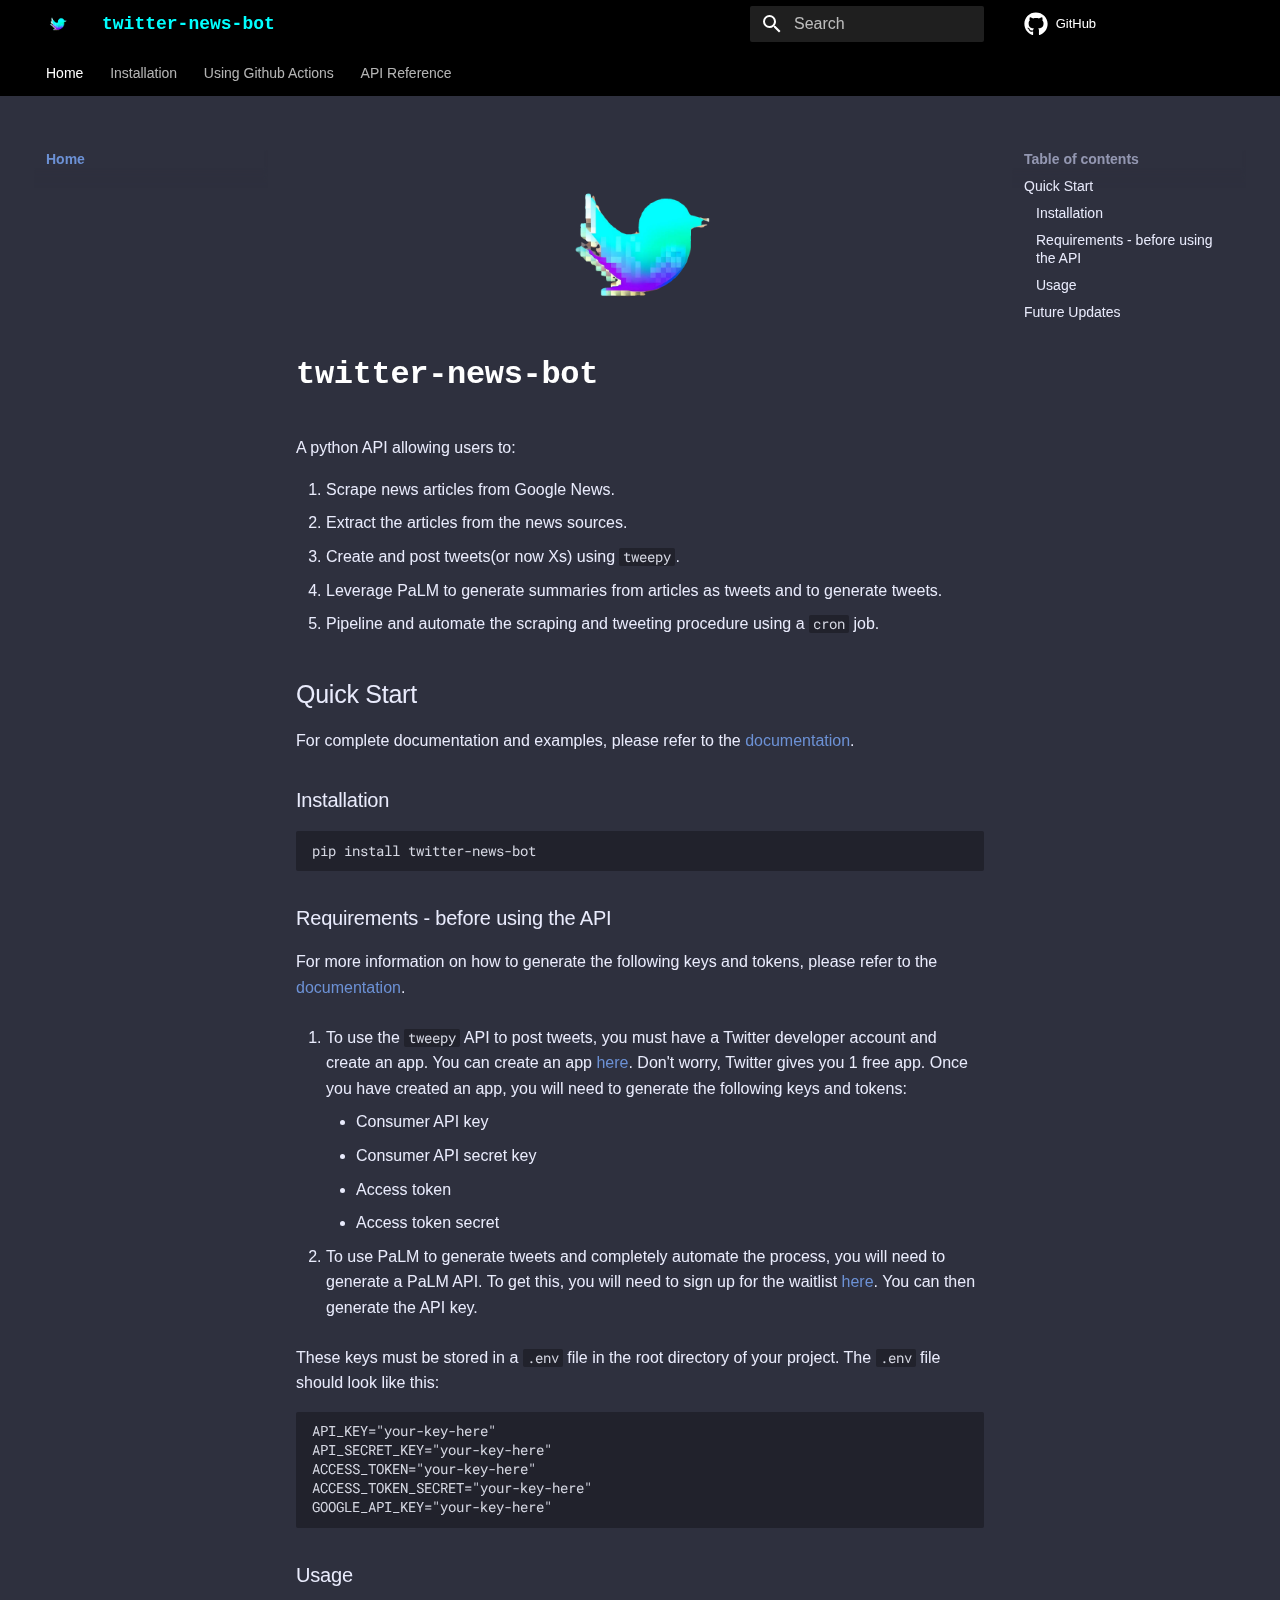
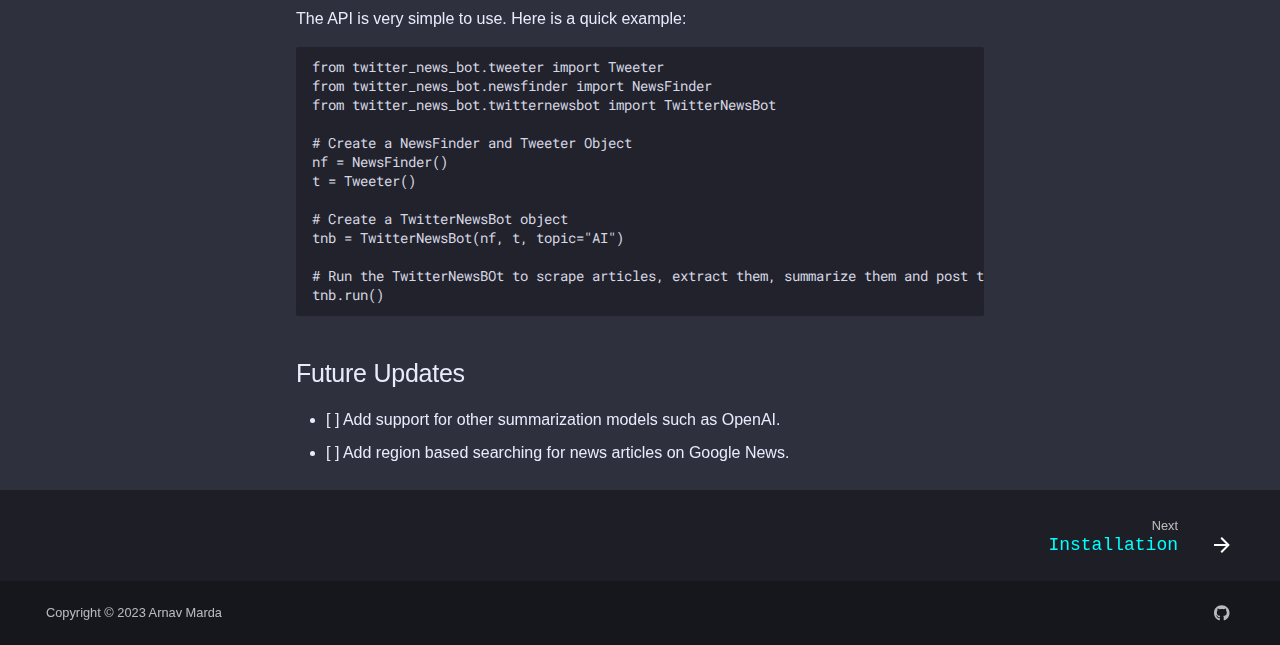
==== commit 24a021a2: "Deployed 7fd5c49 with MkDocs version: 1.4.3" ====
--- a/index.html
+++ b/index.html
@@ -294,9 +294,74 @@
         
       
       
+        <label class="md-nav__link md-nav__link--active" for="__toc">
+          Home
+          <span class="md-nav__icon md-icon"></span>
+        </label>
+      
       <a href="." class="md-nav__link md-nav__link--active">
         Home
       </a>
+      
+        
+
+<nav class="md-nav md-nav--secondary" aria-label="Table of contents">
+  
+  
+  
+    
+  
+  
+    <label class="md-nav__title" for="__toc">
+      <span class="md-nav__icon md-icon"></span>
+      Table of contents
+    </label>
+    <ul class="md-nav__list" data-md-component="toc" data-md-scrollfix>
+      
+        <li class="md-nav__item">
+  <a href="#quick-start" class="md-nav__link">
+    Quick Start
+  </a>
+  
+    <nav class="md-nav" aria-label="Quick Start">
+      <ul class="md-nav__list">
+        
+          <li class="md-nav__item">
+  <a href="#installation" class="md-nav__link">
+    Installation
+  </a>
+  
+</li>
+        
+          <li class="md-nav__item">
+  <a href="#requirements-before-using-the-api" class="md-nav__link">
+    Requirements - before using the API
+  </a>
+  
+</li>
+        
+          <li class="md-nav__item">
+  <a href="#usage" class="md-nav__link">
+    Usage
+  </a>
+  
+</li>
+        
+      </ul>
+    </nav>
+  
+</li>
+      
+        <li class="md-nav__item">
+  <a href="#future-updates" class="md-nav__link">
+    Future Updates
+  </a>
+  
+</li>
+      
+    </ul>
+  
+</nav>
       
     </li>
   
@@ -430,6 +495,55 @@
   
     
   
+  
+    <label class="md-nav__title" for="__toc">
+      <span class="md-nav__icon md-icon"></span>
+      Table of contents
+    </label>
+    <ul class="md-nav__list" data-md-component="toc" data-md-scrollfix>
+      
+        <li class="md-nav__item">
+  <a href="#quick-start" class="md-nav__link">
+    Quick Start
+  </a>
+  
+    <nav class="md-nav" aria-label="Quick Start">
+      <ul class="md-nav__list">
+        
+          <li class="md-nav__item">
+  <a href="#installation" class="md-nav__link">
+    Installation
+  </a>
+  
+</li>
+        
+          <li class="md-nav__item">
+  <a href="#requirements-before-using-the-api" class="md-nav__link">
+    Requirements - before using the API
+  </a>
+  
+</li>
+        
+          <li class="md-nav__item">
+  <a href="#usage" class="md-nav__link">
+    Usage
+  </a>
+  
+</li>
+        
+      </ul>
+    </nav>
+  
+</li>
+      
+        <li class="md-nav__item">
+  <a href="#future-updates" class="md-nav__link">
+    Future Updates
+  </a>
+  
+</li>
+      
+    </ul>
   
 </nav>
                   </div>
@@ -460,12 +574,12 @@
 <li>Leverage PaLM to generate summaries from articles as tweets and to generate tweets.</li>
 <li>Pipeline and automate the scraping and tweeting procedure using a <code>cron</code> job.</li>
 </ol>
-<h1 id="quick-start">Quick Start</h1>
+<h2 id="quick-start">Quick Start</h2>
 <p>For complete documentation and examples, please refer to the <a href="https://arnavmarda.github.io/twitter-news-bot/">documentation</a>.</p>
-<h2 id="installation">Installation</h2>
+<h3 id="installation">Installation</h3>
 <pre><code class="language-bash">pip install twitter-news-bot
 </code></pre>
-<h2 id="requirements-before-using-the-api">Requirements - before using the API</h2>
+<h3 id="requirements-before-using-the-api">Requirements - before using the API</h3>
 <p>For more information on how to generate the following keys and tokens, please refer to the <a href="https://arnavmarda.github.io/twitter-news-bot/">documentation</a>.</p>
 <ol>
 <li>
@@ -488,7 +602,7 @@
 ACCESS_TOKEN_SECRET=&quot;your-key-here&quot;
 GOOGLE_API_KEY=&quot;your-key-here&quot;
 </code></pre>
-<h2 id="usage">Usage</h2>
+<h3 id="usage">Usage</h3>
 <p>The API is very simple to use. Here is a quick example:</p>
 <pre><code class="language-python">from twitter_news_bot.tweeter import Tweeter
 from twitter_news_bot.newsfinder import NewsFinder
@@ -504,6 +618,11 @@
 # Run the TwitterNewsBOt to scrape articles, extract them, summarize them and post them as tweets
 tnb.run()
 </code></pre>
+<h2 id="future-updates">Future Updates</h2>
+<ul>
+<li>[ ] Add support for other summarization models such as OpenAI.</li>
+<li>[ ] Add region based searching for news articles on Google News.</li>
+</ul>
 
 
 
@@ -583,7 +702,7 @@
       <div class="md-dialog__inner md-typeset"></div>
     </div>
     
-    <script id="__config" type="application/json">{"base": ".", "features": ["navigation.tabs", "navigation.tracking", "navigation.expand", "toc.follow", "search.suggest", "search.highlight", "search.share", "navigation.top", "navigation.footer", "instant"], "search": "assets/javascripts/workers/search.74e28a9f.min.js", "translations": {"clipboard.copied": "Copied to clipboard", "clipboard.copy": "Copy to clipboard", "search.result.more.one": "1 more on this page", "search.result.more.other": "# more on this page", "search.result.none": "No matching documents", "search.result.one": "1 matching document", "search.result.other": "# matching documents", "search.result.placeholder": "Type to start searching", "search.result.term.missing": "Missing", "select.version": "Select version"}}</script>
+    <script id="__config" type="application/json">{"base": ".", "features": ["navigation.tabs", "navigation.tracking", "navigation.expand", "navigation.path", "toc.follow", "search.suggest", "search.highlight", "search.share", "navigation.top", "navigation.footer", "instant"], "search": "assets/javascripts/workers/search.74e28a9f.min.js", "translations": {"clipboard.copied": "Copied to clipboard", "clipboard.copy": "Copy to clipboard", "search.result.more.one": "1 more on this page", "search.result.more.other": "# more on this page", "search.result.none": "No matching documents", "search.result.one": "1 matching document", "search.result.other": "# matching documents", "search.result.placeholder": "Type to start searching", "search.result.term.missing": "Missing", "select.version": "Select version"}}</script>
     
     
       <script src="assets/javascripts/bundle.220ee61c.min.js"></script>
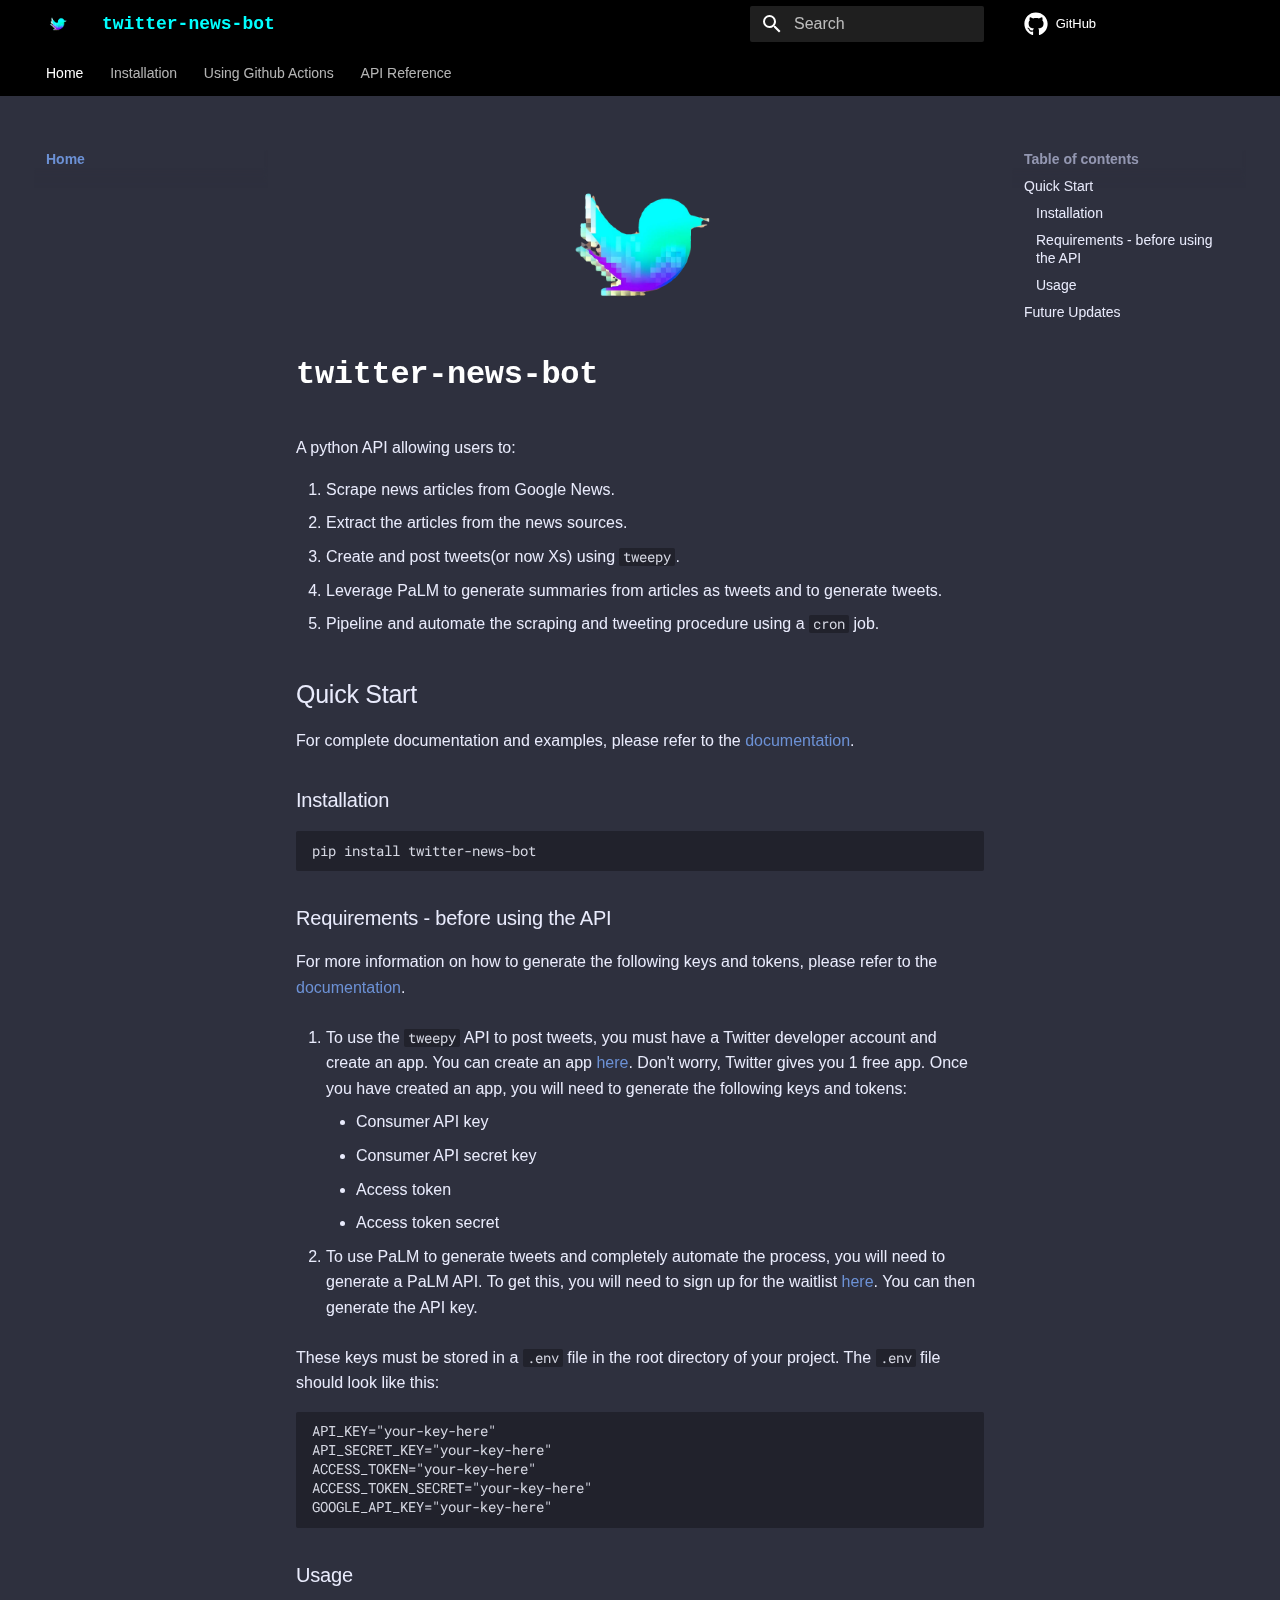
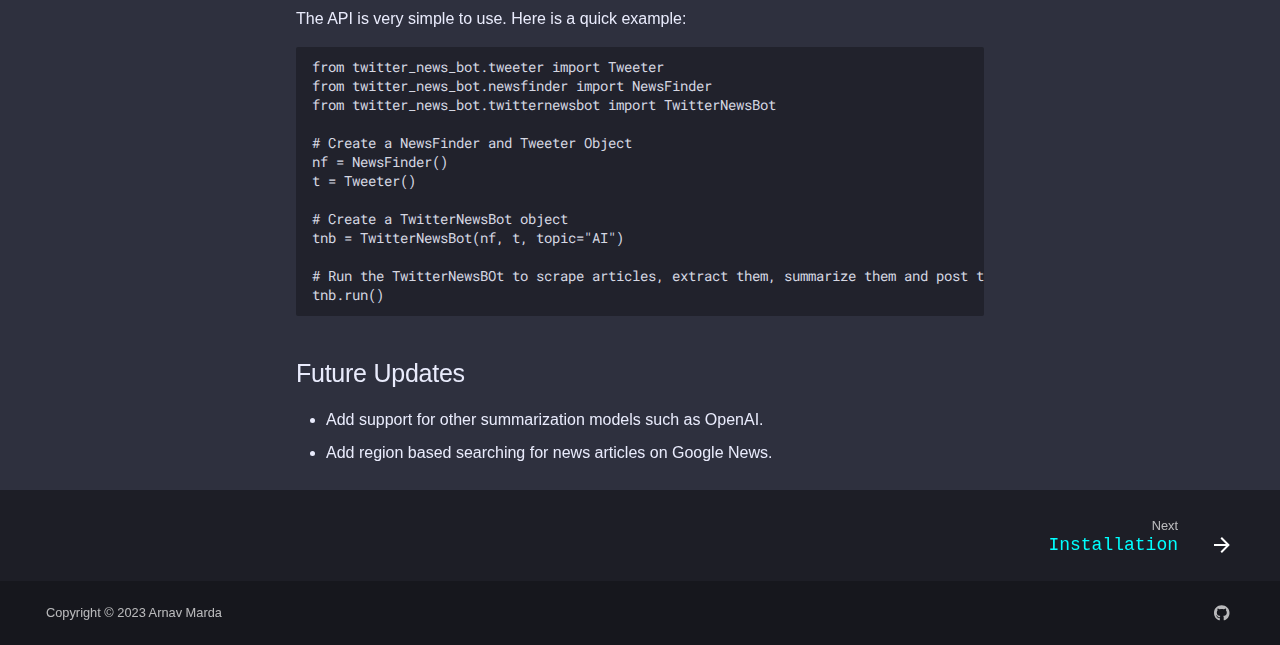
==== commit 7271e3e6: "Deployed 47c4b16 with MkDocs version: 1.4.3" ====
--- a/index.html
+++ b/index.html
@@ -620,8 +620,8 @@
 </code></pre>
 <h2 id="future-updates">Future Updates</h2>
 <ul>
-<li>[ ] Add support for other summarization models such as OpenAI.</li>
-<li>[ ] Add region based searching for news articles on Google News.</li>
+<li>Add support for other summarization models such as OpenAI.</li>
+<li>Add region based searching for news articles on Google News.</li>
 </ul>
 
 
